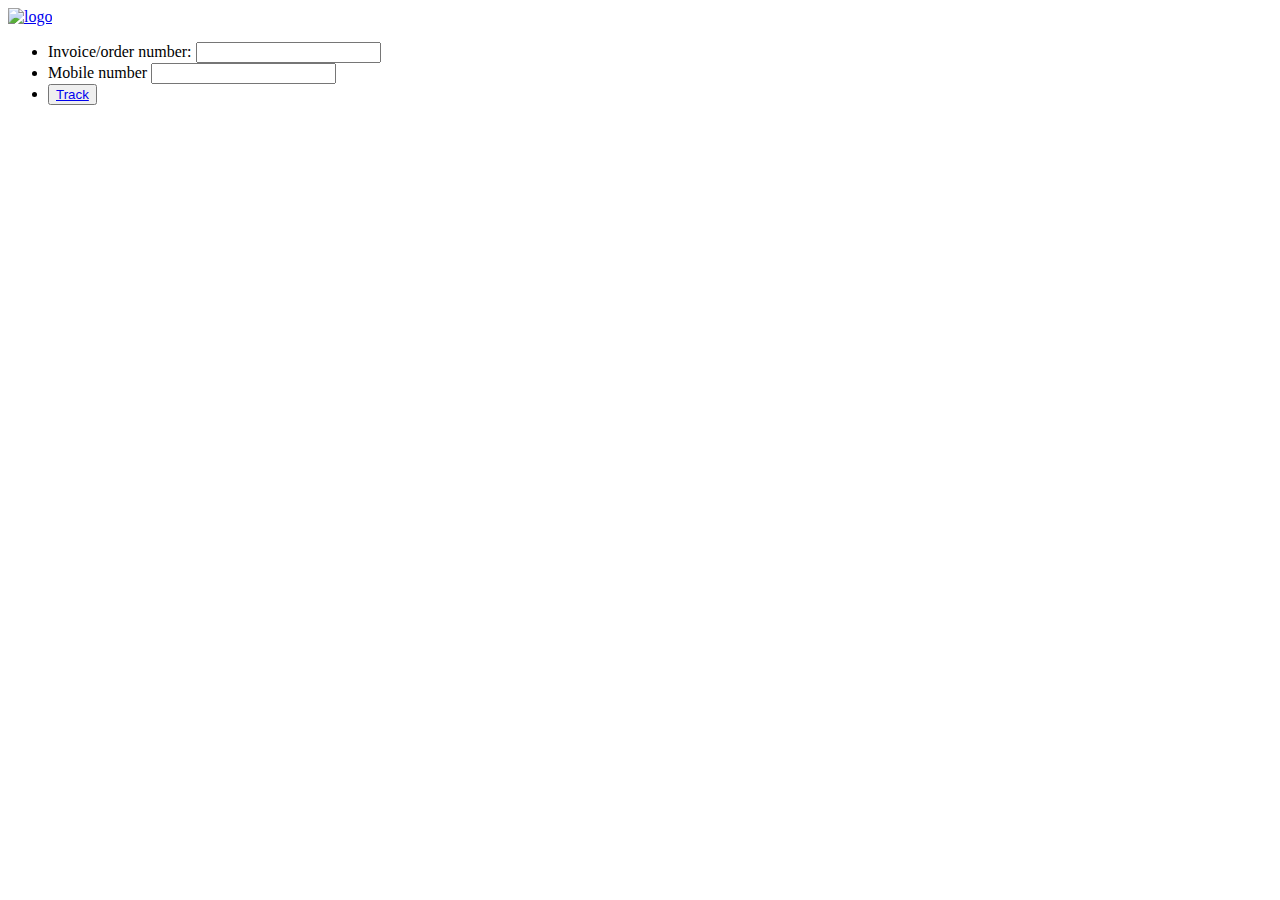
==== index.html @ 8404e537 "index file created" ====
<!DOCTYPE html>
<html lang="en">
  <head>
    <meta charset="UTF-8" />
    <meta http-equiv="X-UA-Compatible" content="IE=edge" />
    <meta name="viewport" content="width=device-width, initial-scale=1.0" />

    <link rel="stylesheet" href="style.css" />
    <title>Front Page</title>
  </head>

  <body>
    <div class="front-page-container">
      <div class="fp-logo">
        <a href="http://">
          <img src="/assets/Group 999@2x.png" alt="logo">
        </a>
      </div>
      <div class="fp-form">
        <form class="fp-form-flex" action="#">
          <ul class="fp-form-ul">
            <li class="fp-form-li">
              <label for="invoice">Invoice/order number:</label>
              <input type="text" name="invoice" class="invoice" />
            </li>
            <li class="fp-form-li">
              <label for="monile">Mobile number</label>
              <input type="text" name="mobile" />
            </li>
            <li class="fp-form-li">
              <button type="submit" class="fp-track green-btn">
                <a href="http://127.0.0.1:5500/order-history.html">Track</a>
              </button>
            </li>
          </ul>
          <div class="fp-bg-img"></div>
        </form>
      </div>
    </div>
  </body>
</html>
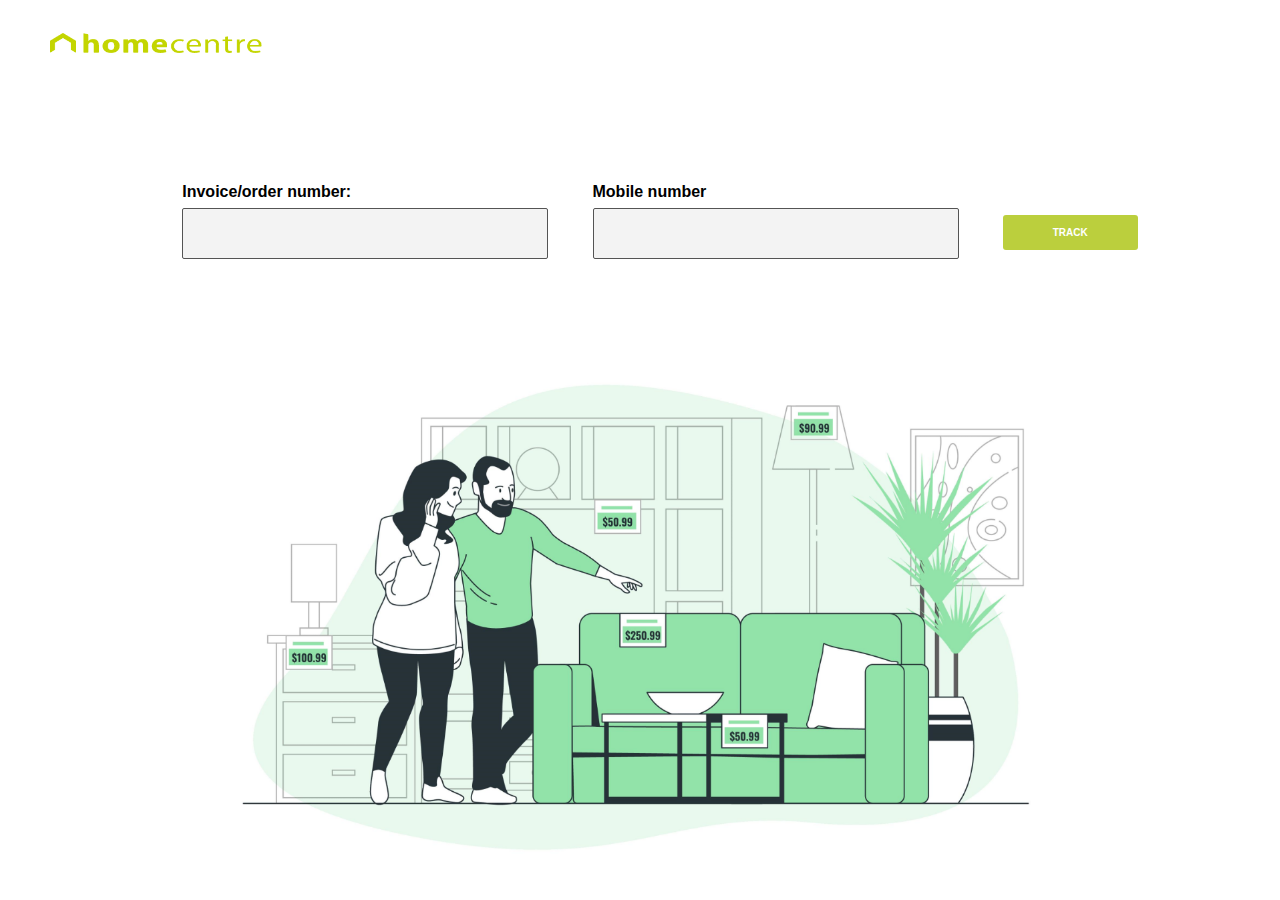
==== commit cf8b1f85: "Structured Version" ====
--- a/index.html
+++ b/index.html
@@ -5,32 +5,32 @@
     <meta http-equiv="X-UA-Compatible" content="IE=edge" />
     <meta name="viewport" content="width=device-width, initial-scale=1.0" />
 
-    <link rel="stylesheet" href="style.css" />
-    <title>Front Page</title>
+    <link rel="stylesheet" href="assets/css/style.css" />
+    <title>Index</title>
   </head>
 
   <body>
     <div class="front-page-container">
       <div class="fp-logo">
-        <a href="http://">
-          <img src="/assets/Group 999@2x.png" alt="logo">
+        <a href="index.html">
+          <img src="assets/images/Home_Centre.png" alt="logo" />
         </a>
       </div>
       <div class="fp-form">
-        <form class="fp-form-flex" action="#">
+        <form class="fp-form-flex">
           <ul class="fp-form-ul">
             <li class="fp-form-li">
               <label for="invoice">Invoice/order number:</label>
               <input type="text" name="invoice" class="invoice" />
             </li>
             <li class="fp-form-li">
-              <label for="monile">Mobile number</label>
+              <label for="mobile">Mobile number</label>
               <input type="text" name="mobile" />
             </li>
             <li class="fp-form-li">
-              <button type="submit" class="fp-track green-btn">
-                <a href="http://127.0.0.1:5500/order-history.html">Track</a>
-              </button>
+                <button type="submit" class="fp-track green-btn">
+                  <a href="order-history.html">Track</a>
+                </button>
             </li>
           </ul>
           <div class="fp-bg-img"></div>
--- a/assets/css/style.css
+++ b/assets/css/style.css
@@ -0,0 +1,1858 @@
+@import url("http://fonts.cdnfonts.com/css/sofia-pro");
+
+:root {
+  --background: #fbfbfb;
+  --white: #ffffff;
+  --unnamed-color-bbcf3d: #bbcf3d;
+  --progline-color-grey: #707070;
+  --progline-color-green: #bbcf3d;
+}
+
+html {
+  font-size: 100%;
+  font-family: "Sofia Pro", sans-serif;
+}
+
+* {
+  box-sizing: border-box;
+  list-style: none;
+  text-decoration: none;
+  color: black;
+}
+
+*,
+*::before,
+*::after {
+  box-sizing: inherit;
+}
+
+body {
+  overflow-x: hidden;
+  position: relative;
+  margin: 0;
+  padding: 0;
+  line-height: 1.3;
+  list-style: none;
+}
+
+/* Universal classes usesd accross the website */
+.cta-btn {
+  background-color: #bbcf3d;
+  border: none;
+  border-radius: 2px;
+  color: white;
+  font-weight: bold;
+  cursor: pointer;
+  letter-spacing: 1px;
+}
+
+.cta-btn:hover {
+  background-color: #cddb75;
+}
+
+.hide-for-desktop {
+  display: none;
+}
+
+/* Front - Page for Invoice & Mobile Number */
+.front-page-container {
+  height: 100vh;
+  overflow: hidden;
+  /* background-position: center;
+  background-size: cover;
+  background-repeat: no-repeat;
+  background-image: url("./fakeassets/interior.jpg"); */
+}
+
+.fp-logo {
+  padding: 10px 50px;
+  display: flex;
+  align-items: center;
+  height: 8vh;
+}
+
+.fp-logo img {
+  height: 20px;
+}
+
+.fp-bg-img {
+  background-position: center;
+  background-size: contain;
+  background-repeat: no-repeat;
+  background-image: url("/assets/images/5510740@2x.png");
+  height: 34rem;
+}
+
+.fp-form {
+  width: 100%;
+  margin: 0 auto;
+}
+
+.fp-form-ul {
+  display: flex;
+  flex-direction: row;
+  justify-content: space-evenly;
+  align-items: center;
+  height: 28vh;
+  margin: auto;
+  width: 85%;
+}
+
+.fp-form-li {
+  display: flex;
+  flex-direction: column;
+}
+
+.fp-form-li label {
+  font-weight: bold;
+  margin: 0.3125rem 0;
+}
+
+.fp-form-li input {
+  padding: 0.625rem;
+  border-radius: 2px;
+  border: 1px solid #545454;
+  font-size: 1.5625rem;
+  width: 100%;
+  background-color: #f3f3f3;
+}
+
+.fp-track {
+  padding: 12px 50px;
+  margin-top: 1.75rem;
+  font-size: 0.625rem;
+  background-color: var(--unnamed-color-bbcf3d);
+  border: none;
+  border-radius: 3px;
+  color: white;
+  font-weight: 600;
+  text-transform: uppercase;
+}
+
+.fp-track a {
+  color: white;
+}
+
+/*----- Top - Navigation ----- || Nav Bar  */
+nav {
+  display: flex;
+  justify-content: space-around;
+  align-items: center;
+  min-height: 8vh;
+}
+
+.logo {
+  flex: 1;
+  padding: 10px;
+}
+
+.logo img {
+  height: 1rem;
+  padding-top: 15px;
+}
+
+.nav-ul {
+  flex: 1;
+  display: flex;
+  justify-content: space-evenly;
+  width: 40%;
+  height: 8vh;
+  align-items: center;
+  margin: 0;
+}
+
+.navlinks {
+  margin-top: 1rem;
+  cursor: pointer;
+  overflow: hidden;
+}
+
+.nav-ul a {
+  font-weight: bold;
+  font-size: 0.875rem;
+  letter-spacing: 1px;
+}
+
+.nav-underline {
+  background: var(--unnamed-color-bbcf3d) 0% 0% no-repeat padding-box;
+  background: #bbcf3d 0% 0% no-repeat padding-box;
+  height: 1vh;
+  margin-top: 0.125rem;
+  opacity: 0;
+  transition: 300ms all ease-in;
+}
+
+.nav-ul li:hover > .nav-underline {
+  opacity: 1;
+}
+
+.need-help {
+  position: relative;
+}
+
+.link-subnav {
+  position: relative;
+}
+
+.sub-nav {
+  position: absolute;
+  right: 0%;
+  left: 1%;
+  top: 55%;
+  padding: 5px;
+  border-radius: 5px;
+  display: flex;
+  flex-direction: column;
+  align-items: center;
+  justify-content: center;
+  transform: translateX(100%);
+  transition: transform 0.5s ease-in;
+}
+
+.subnav-view {
+  transform: translateX(0%);
+  top: 55%;
+  right: 0%;
+  left: 1%;
+}
+
+.sub-navitems {
+  cursor: pointer;
+  width: 4rem;
+  font: normal normal bold 0.75rem/1.375rem Sofia Pro;
+  padding: 2px 15px;
+  box-shadow: 0px 0px 18px #00000015;
+  margin: 1px 0;
+  background-color: white;
+  text-align: center;
+  opacity: 0;
+}
+
+.sub-navitems:hover {
+  background-color: #cddb75;
+}
+
+.nav-hr {
+  width: 100%;
+  height: 0;
+  border-top: 1px solid rgba(0, 0, 0, 0.1);
+  border-bottom: 1px solid rgba(255, 255, 255, 0.3);
+}
+
+/* Hamburger css */
+.hamburger {
+  display: none;
+}
+
+.hamburger li {
+  display: block;
+  border: 1px solid #c3d500;
+  width: 26px;
+  height: 2px;
+  background-color: white;
+  margin: 0.25rem;
+  transition: all 0.4s ease;
+}
+
+@media only screen and (max-width: 900px) {
+  /*----- Top - Navigation ----- || Nav Bar  */
+  .nav-ul {
+    flex: 1.4;
+  }
+}
+
+/* nav animation for mobile */
+@keyframes navFade {
+  from {
+    opacity: 0;
+    transform: translateX(120px);
+  }
+  to {
+    opacity: 1;
+    transform: translateX(0px);
+  }
+}
+
+.toggle .line1 {
+  transform: rotate(-45deg) translate(-8px, 4px);
+}
+
+.toggle .line2 {
+  opacity: 0;
+}
+
+.toggle .line3 {
+  transform: rotate(45deg) translate(-8px, -5px);
+}
+
+/* These styles upto media view port 768 where tested for 768 i-pad  */
+/* First Page after Track button is pressed */
+.ord-container {
+  display: flex;
+  width: auto;
+  justify-content: space-around;
+  flex-direction: row;
+  padding: 0.9375rem;
+  height: 88vh;
+}
+
+.ord-rows {
+  display: flex;
+  flex-direction: column;
+}
+
+.ord-rows.ord-row1 {
+  width: 45%;
+  margin-right: 2.1875rem;
+}
+
+.ord-rows.ord-row2 {
+  width: 48%;
+  margin-right: 0.625rem;
+  justify-content: flex-start;
+}
+
+li.ord-details {
+  box-shadow: 0px 0px 18px #00000015;
+  padding: 0.625rem 0;
+  border-radius: 10px;
+  margin-top: 0.9375rem;
+  width: 90%;
+  padding-left: 0.9375rem;
+}
+
+.ord-details:hover {
+  box-shadow: 3px 3px 20px #bbcf3d;
+}
+
+ul.ord-lists {
+  display: flex;
+  flex-direction: column;
+  justify-content: flex-start;
+  height: 85vh;
+  padding-left: 0.625rem;
+  overflow-y: scroll;
+  margin-top: 2.9375rem;
+  padding-right: 0.3125rem;
+}
+
+ul.ord-lists::-webkit-scrollbar {
+  width: 5px;
+  height: 8px;
+  background-color: rgb(255, 255, 255);
+  border: 1px solid #707070;
+}
+
+ul.ord-lists::-webkit-scrollbar-track {
+  box-shadow: inset 0 0 6px rgba(255, 255, 255, 0.3);
+}
+
+ul.ord-lists::-webkit-scrollbar-thumb {
+  border: 1px solid #707070;
+  background-color: #707070;
+}
+
+.ord-title {
+  text-align: center;
+  position: fixed;
+  width: 45%;
+  padding-top: 0.625rem;
+  padding-bottom: 0.625rem;
+  font-weight: bold;
+  background-color: white;
+}
+
+.ord-cus-container {
+  box-shadow: rgb(100 100 111 / 20%) 0px 0px 8px 2px;
+  padding: 0.9375rem 0.8125rem;
+  background-color: white;
+  border-radius: 5px;
+  margin: 0.9375rem 0;
+  margin-top: 0;
+}
+
+.ord-cus-title {
+  text-align: center;
+  font-weight: bold;
+}
+
+ul.ord-cus-ul {
+  padding-left: 0;
+}
+
+li.ord-details p {
+  font: normal normal normal 0.8125rem Helvetica;
+}
+
+ul.ord-cus-ul li p {
+  font: normal normal normal 0.8125rem Helvetica;
+  line-height: 1.25rem;
+}
+
+ul.ord-filter-items {
+  display: flex;
+  justify-content: space-between;
+  border: 1px solid #cacaca;
+  align-items: center;
+  box-shadow: rgb(100 100 111 / 20%) 0px 0px 8px 2px;
+  padding: 0rem 0.3125rem;
+  background-color: #bbcf3d;
+  margin: 0;
+}
+
+ul.ord-filter-items li p {
+  font-size: 0.6875rem;
+  font-weight: 500;
+  color: black;
+  margin-bottom: 0.75rem;
+}
+
+li.ord-fil-title img {
+  display: none;
+}
+
+ul.ord-filter-items li label {
+  font-size: 0.6875rem;
+  font-weight: 500;
+}
+
+ul.ord-filter-items li select {
+  border-radius: 5px;
+  padding: 5px 0px;
+  color: #b3b3b3;
+  font-size: 10px;
+  font-weight: 600;
+  font-family: "Sofia Pro";
+  width: 90px;
+}
+
+li.ord-details p {
+  margin: 10px 0;
+  font-size: 0.8125rem;
+  font-weight: 500;
+  line-height: 1.25rem;
+}
+/* Delivery, Return, Complaint Page ---- Order Detalis & Customer Information  */
+.dl-item1-container {
+  display: none;
+}
+
+.dl-container {
+  width: auto;
+  height: 80vh;
+  grid-gap: 0.625rem;
+  padding: 1.625rem 2rem;
+  margin: auto auto;
+  display: grid;
+}
+
+.dl-btn-three {
+  padding: 11px 5px;
+  font-size: 0.4375rem;
+  font-weight: bold;
+  letter-spacing: 1px;
+}
+
+.dl-item-title {
+  letter-spacing: 1px;
+  text-align: center;
+  font: normal normal bold 1.125rem/1.5rem Sofia Pro;
+  margin-top: 0.625rem;
+}
+
+.dl-item {
+  padding: 1.25rem 1.25rem 0rem 1.25rem;
+  background-color: white;
+  border-radius: 10px;
+}
+
+.dl-item:hover {
+  box-shadow: 0px 1px 10px #bbcf3d;
+}
+
+.dl-item-ul {
+  padding-left: 0.9375rem;
+}
+
+.dl-item-ul li p {
+  text-align: left;
+  font: normal normal normal 1.1rem/1.5rem Helvetica;
+  font-weight: 500;
+  font-size: 14px;
+}
+
+.dl-btn-container {
+  height: 14%;
+  display: flex;
+  justify-content: space-evenly;
+  align-items: center;
+  width: 100%;
+  margin: 0px auto;
+  padding-left: 0;
+}
+
+.item1 {
+  grid-column: 1;
+  grid-row: 1;
+  box-shadow: 0px 3px 20px #2e476517;
+  display: flex;
+  flex-direction: column;
+  justify-content: space-between;
+}
+
+.item2 {
+  grid-column: 2 / span 3;
+  grid-row: 1;
+  box-shadow: 0px 0px 18px #00000015;
+}
+
+.item3 {
+  grid-column: 1 / span 4;
+  grid-row: 3;
+  display: flex;
+  flex-direction: row;
+  justify-content: start;
+  align-items: center;
+}
+
+.dl-item-tray {
+  display: flex;
+  flex-direction: column;
+  background-color: white;
+  border-radius: 5px;
+  overflow-x: hidden;
+  overflow-y: scroll;
+  height: 14.125rem;
+  padding: 0.5rem 1.025rem 0.5rem 0.5rem;
+  align-items: center;
+  scrollbar-width: thin;
+  scrollbar-color: #cddb75 #fff;
+}
+
+.dl-item-tray::-webkit-scrollbar {
+  width: 5px;
+  height: 8px;
+  background-color: rgb(255, 255, 255);
+  border: 1px solid #707070;
+}
+
+.dl-item-tray::-webkit-scrollbar-track {
+  box-shadow: inset 0 0 6px rgba(255, 255, 255, 0.3);
+}
+
+.dl-item-tray::-webkit-scrollbar-thumb {
+  border: 1px solid #707070;
+  background-color: #bbcf3d;
+}
+
+.dl-trayitems {
+  display: flex;
+  align-items: center;
+  height: 245px;
+  margin-bottom: 10px;
+  border-radius: 19px;
+  width: 100%;
+  padding-top: 14px;
+  padding-bottom: 14px;
+  box-shadow: rgba(100, 100, 111, 0.2) 0px 0px 8px 2px;
+}
+
+.dl-trayitems:hover {
+  box-shadow: 3px 3px 20px #bbcf3d;
+}
+
+.dl-tray-img {
+  /* border: 1px solid rgb(179 179 179); */
+  border-radius: initial;
+  opacity: 1;
+  height: 11.5rem;
+  width: 20.5rem;
+  margin-left: 3.4375rem;
+}
+
+.dl-tray-img-1 {
+  background: transparent url("/assets/images/1.png") 0% 0% no-repeat
+    padding-box;
+    background-position: center;
+    background-size: contain;
+}
+
+.dl-tray-img-2 {
+  background: transparent url("/assets/images/2.png") 0% 0% no-repeat
+    padding-box;
+    background-position: center;
+    background-size: contain;
+}
+
+.dl-tray-img-3 {
+  background: transparent url("/assets/images/3.png") 0% 0% no-repeat
+    padding-box;
+    background-position: center;
+    background-size: contain;
+}
+
+.dl-tray-flex {
+  height: 75%;
+  width: 95%;
+  display: flex;
+  flex-direction: column;
+  flex-wrap: wrap;
+}
+
+.dl-tray-flex li p {
+  margin: 10px 0;
+  font: normal normal normal 1.1rem/1.3125rem Helvetica;
+}
+
+.dl-tray-col {
+  width: 60%;
+  display: flex;
+  height: 200px;
+  flex-direction: column;
+}
+
+.view-btn {
+  display: flex;
+  justify-content: center;
+  align-items: center;
+  width: 70%;
+}
+
+.view-btn button {
+  padding: 5px 12px;
+  font-size: 0.6875rem;
+}
+
+.home-btn {
+  display: flex;
+  justify-content: flex-end;
+  align-items: center;
+  height: 6vh;
+  padding: 0 15px;
+}
+
+.home-btn button {
+  padding: 15px 25px;
+  font-size: 10px;
+}
+
+/* Styles for viewdetails.html page where the shipment progress bar is located */
+.sh-column-container {
+  overflow: hidden;
+}
+
+.sh-container {
+  display: flex;
+  flex-direction: row;
+  justify-content: space-evenly;
+  margin: 1.375rem 1.5625rem;
+  height: 75vh;
+}
+
+.sh-col1 {
+  box-shadow: rgb(100 100 111 / 20%) 0px 0px 8px 2px;
+  width: auto;
+  border-radius: 15px;
+  width: 75%;
+  display: flex;
+  position: relative;
+  flex-direction: column;
+}
+
+.sh-col1-X {
+  position: absolute;
+  right: -2px;
+  top: -2px;
+  border-radius: 50%;
+  margin: 0;
+}
+
+.sh-col1-X img {
+  height: 1.875rem;
+}
+
+.sh-item-img {
+  background: transparent url("/assets/images/asset-1.png") 0% 0% no-repeat
+    padding-box;
+  border: 1px solid rgb(179 179 179);
+  border-radius: 10px;
+  background-position: center;
+  background-size: cover;
+  background-repeat: no-repeat;
+  height: 10.5rem;
+  width: 15.5rem;
+  margin-top: 2.1875rem;
+  margin-left: 1.25rem;
+}
+
+.sh-item-details {
+  display: flex;
+  align-items: center;
+  margin: 0;
+  flex-direction: row;
+  justify-content: flex-start;
+  height: 11rem;
+}
+
+ul.sh-item-text {
+  width: 50%;
+  padding-left: 0.9375rem;
+  margin: 0;
+  margin-top: 0.9375rem;
+}
+
+p.sh-item-text-li-p {
+  font-size: 13px;
+  font-weight: 400;
+}
+
+.sh-ship-date {
+  justify-content: center;
+  width: 100%;
+  padding: 0;
+  align-items: center;
+  display: flex;
+  flex-direction: row;
+  margin-top: 2.1875rem;
+  margin-bottom: 1.5625rem;
+}
+
+.sh-ship-icon {
+  background: transparent url("/assets/images/delivery-truck.png") 0% 0% no-repeat
+    padding-box;
+  background-position: center;
+  background-size: cover;
+  background-repeat: no-repeat;
+  height: 3rem;
+  width: 3rem;
+}
+
+span.sh-ship-date-text {
+  margin-left: 0.9375rem;
+}
+
+.sh-col2 {
+  margin-left: 0.9375rem;
+  width: 40%;
+}
+
+.sh-col2-cta1 {
+  display: flex;
+  justify-content: space-between;
+  width: 100%;
+}
+
+.sh-ord-details {
+  margin-top: 0.625rem;
+  border-radius: 15px;
+  box-shadow: rgb(100 100 111 / 20%) 0px 0px 8px 2px;
+  padding: 0.625rem;
+  padding-bottom: 0.3125rem;
+}
+
+.sh-ord-title {
+  text-align: center;
+  font-size: 14px;
+  font-weight: 700;
+}
+
+ul.sh-ord-ul {
+  padding-left: 0;
+  font-size: 13px;
+  font-weight: 400;
+}
+
+.sh-cus-info {
+  margin-top: 0.625rem;
+  box-shadow: rgb(100 100 111 / 20%) 0px 0px 8px 2px;
+  padding: 0.625rem;
+  border-radius: 15px;
+  margin-bottom: 0.625rem;
+  padding-bottom: 1px;
+}
+
+ul.sh-cus-ul {
+  padding-left: 0;
+  font-size: 13px;
+  font-weight: 400;
+}
+
+.sh-cus-title {
+  text-align: center;
+  font-size: 14px;
+  font-weight: bold;
+}
+
+.sh-col2-cta2 {
+  display: flex;
+  justify-content: center;
+}
+
+.sh-btm-cta-container {
+  display: flex;
+  flex-direction: row;
+  justify-content: space-between;
+  width: auto;
+  padding: 0 1.5625rem;
+  padding-bottom: 0;
+}
+
+.sh-btm-lft-cta {
+  display: flex;
+  justify-content: center;
+  width: 70%;
+}
+
+.sh-btm-rgt-cta {
+  width: 40%;
+}
+
+.sh-btm-lft-cta button {
+  margin: 0 15px;
+}
+
+.sh-btm-cta {
+  padding: 0.625rem 0.3125rem;
+  font-size: 0.4375rem;
+}
+
+.sh-track-home {
+  width: fit-content;
+  float: right;
+  letter-spacing: 1px;
+}
+
+/* progress bar  */
+/* .progressbar-container {
+  width: 100%;
+  position: relative;
+  height: 8vh;
+}
+
+.progressbar-line {
+  background-color: var(--progline-color-grey);
+  position: absolute;
+  left: 5%;
+  height: 4px;
+  top: 22%;
+  width: 90%;
+  z-index: -1;
+  transition: 0.4s ease;
+}
+
+.progressbar-items {
+  display: flex;
+  flex-direction: row;
+  justify-content: space-between;
+  padding-left: 0;
+  counter-reset: step;
+}
+
+.progressbar-items li {
+  display: flex;
+  flex-direction: column;
+  align-items: center;
+  font-weight: 400;
+  font-size: 12px;
+  width: 16%;
+  text-align: center;
+}
+
+.prog-circle {
+  width: 30px;
+  height: 30px;
+  background-color: #bebcbc;
+  border: 1px solid #8c8c8c;
+  border-radius: 50%;
+  display: flex;
+  justify-content: center;
+  align-items: center;
+}
+
+.prog-dot-in-circle {
+  height: 6px;
+  width: 6px;
+  background-color: white;
+  border-radius: 50%;
+  border: 1px solid #8c8c8c;
+} */
+
+/* New Progress Bar & Above is the old Progress bar*/
+/* Animations For ProgressBar on viewdetails.html page*/
+@-webkit-keyframes bounce {
+  0% {
+    -webkit-transform: scale(1);
+    transform: scale(1);
+  }
+  33% {
+    -webkit-transform: scale(0.9);
+    transform: scale(0.9);
+  }
+  66% {
+    -webkit-transform: scale(1.1);
+    transform: scale(1.1);
+  }
+  100% {
+    -webkit-transform: scale(1);
+    transform: scale(1);
+  }
+}
+@keyframes bounce {
+  0% {
+    -webkit-transform: scale(1);
+    transform: scale(1);
+  }
+  33% {
+    -webkit-transform: scale(0.9);
+    transform: scale(0.9);
+  }
+  66% {
+    -webkit-transform: scale(1.1);
+    transform: scale(1.1);
+  }
+  100% {
+    -webkit-transform: scale(1);
+    transform: scale(1);
+  }
+}
+
+/* ProgressBar Component Styles - Steps */
+.steps {
+  display: -webkit-box;
+  display: -ms-flexbox;
+  display: flex;
+  width: 100%;
+  margin: 0;
+  padding: 0 0 2rem 0;
+  margin-top: 2.5rem;
+  list-style: none;
+}
+
+.step {
+  display: -webkit-box;
+  display: -ms-flexbox;
+  display: flex;
+  -webkit-box-align: center;
+  -ms-flex-align: center;
+  align-items: center;
+  -webkit-box-pack: center;
+  -ms-flex-pack: center;
+  justify-content: center;
+  -webkit-box-orient: vertical;
+  -webkit-box-direction: normal;
+  -ms-flex-direction: column;
+  flex-direction: column;
+  -webkit-box-flex: 1;
+  -ms-flex: 1;
+  flex: 1;
+  position: relative;
+  pointer-events: none;
+}
+
+.step--active,
+.step--complete {
+  cursor: pointer;
+  pointer-events: all;
+}
+
+.step:not(:last-child):before,
+.step:not(:last-child):after {
+  display: block;
+  position: absolute;
+  top: 50%;
+  left: 50%;
+  height: 0.25rem;
+  content: "";
+  -webkit-transform: translateY(-50%);
+  transform: translateY(-50%);
+  will-change: width;
+  z-index: -1;
+}
+
+.step:before {
+  width: 100%;
+  background-color: var(--progline-color-grey);
+}
+
+.step:after {
+  width: 0;
+  background-color: var(--progline-color-green);
+}
+
+.step--complete:after {
+  width: 100% !important;
+  opacity: 1;
+  -webkit-transition: width 0.6s ease-in-out, opacity 0.6s ease-in-out;
+  transition: width 0.6s ease-in-out, opacity 0.6s ease-in-out;
+}
+
+.step__icon {
+  width: 30px;
+  height: 30px;
+  background-color: #bebcbc;
+  border: 1px solid #8c8c8c;
+  border-radius: 50%;
+  display: flex;
+  justify-content: center;
+  align-items: center;
+}
+
+.step__icon:before {
+  display: block;
+  content: "";
+  height: 6px;
+  width: 6px;
+  background-color: white;
+  border-radius: 50%;
+  border: 1px solid #8c8c8c;
+}
+
+.step--complete.step--active .step__icon {
+  color: #fff;
+  -webkit-transition: background-color 0.3s ease-in-out,
+    border-color 0.3s ease-in-out, color 0.3s ease-in-out;
+  transition: background-color 0.3s ease-in-out, border-color 0.3s ease-in-out,
+    color 0.3s ease-in-out;
+}
+
+.step--incomplete.step--active .step__icon {
+  border: 2px solid var(--progline-color-green);
+  -webkit-transition-delay: 0.5s;
+  transition-delay: 0.5s;
+}
+
+.step--complete .step__icon {
+  -webkit-animation: bounce 0.5s ease-in-out;
+  animation: bounce 0.5s ease-in-out;
+  content: url("/fakeassets/check.png");
+  background-color: var(--progline-color-green);
+  border-color: var(--progline-color-green);
+  color: #fff;
+}
+
+.step__label {
+  position: absolute;
+  bottom: -2rem;
+  left: 50%;
+  margin-top: 1rem;
+  font-size: 0.8rem;
+  -webkit-transform: translateX(-50%);
+  transform: translateX(-50%);
+}
+
+/* .step--incomplete.step--inactive .step__label {
+  color: #e6e7e8;
+}
+
+.step--incomplete.step--active .step__label {
+  color: #fff;
+} */
+
+.step--active .step__label {
+  -webkit-transition: color 0.3s ease-in-out;
+  transition: color 0.3s ease-in-out;
+  -webkit-transition-delay: 0.5s;
+  transition-delay: 0.5s;
+}
+/*# sourceMappingURL=viewdwtails.css.map */
+
+/* .progressbar-items li:after {
+  content: "";
+  position: absolute;
+  height: 3px;
+  background-color: #707070;
+  width: 100%;
+  left: -50%;
+  top: 15px;
+  z-index: -1;
+}
+
+.progressbar-items li:first-child:after {
+  content: none;
+}
+
+.progressbar-items li.complete {
+  border-color: green;
+}
+
+.progressbar-items li.complete + li:after {
+  background-color: #3bb54a;
+}
+
+.progressbar-items li.complete > span {
+  content: url("/fakeassets/check.png");
+  height: 2rem;
+  background-color: #3bb54a;
+  border: none;
+}
+
+.progressbar-items li.ongoing > span {
+  content: url("/fakeassets/buffering.png");
+  height: 3rem;
+  width: 3rem;
+  background-color: #3bb54a;
+  position: sticky;
+  border: none;
+} */
+
+/* styles for 728px ipad end here */
+/* @media only screen and (max-width: 768px) {
+ 
+} */
+
+/* --- XXXXXXXXXXXXXXXXXXXXXXX Desktop Styles XXXXXXXXXXXXXXXXXXXXXXX --- XXXXXXXXXXXXXXXXXXXXX*/
+@media only screen and (min-width: 64em) {
+  /* Flow 1 - 1 - styles for - order-history.html  */
+  .ord-title {
+    font-size: 1.125rem;
+    font-weight: bold;
+    padding-bottom: 0.625rem;
+    font-family: "Sofia Pro";
+    padding-top: 0;
+  }
+
+  .ord-cus-title {
+    font-weight: 500;
+    font-size: 1.0625rem;
+  }
+
+  .ord-rows.ord-row2 {
+    width: 45%;
+  }
+
+  ul.ord-lists {
+    margin-top: 2.1875rem;
+  }
+
+  .ord-rows.ord-row1 {
+    width: 50%;
+  }
+
+  li.ord-details {
+    padding: 1.25rem 0;
+    padding-left: 1.5625rem;
+    border-radius: 15px;
+  }
+
+  li.ord-details p {
+    margin-bottom: 0;
+    line-height: 1.5625rem;
+    font-size: 1rem;
+  }
+}
+
+/* --- XXXXXXXXXXXXXXXXXXXXXXX Mobile Styles XXXXXXXXXXXXXXXXXXXXXXX --- XXXXXXXXXXXXXXXXXXXXX*/
+/* --- XXXXXXXXXX Nav Bar For Mobile XXXXXXXXXX --- XXXXXXXXXXXXXXXXXXXXXXXXXXXXXXXXXXXXXXXXXX*/
+/* 20em is 320px & 37.5em is 600px*/
+@media only screen and (min-width: 20em) and (max-width: 37.5em) {
+  body {
+    overflow: hidden;
+  }
+
+  /* Front Page styles for mobile */
+  .fp-form-li label {
+    font-size: 0.75rem;
+  }
+
+  .fp-form-flex {
+    height: 90vh;
+    display: flex;
+    flex-direction: column;
+  }
+
+  .fp-logo {
+    padding: 0px 10px;
+  }
+
+  .fp-logo img {
+    height: 12px;
+  }
+
+  .fp-form-ul {
+    flex-direction: column;
+    height: 20rem;
+    justify-content: space-evenly;
+    padding: 0;
+    margin: auto;
+    margin-top: 20px;
+    align-items: center;
+  }
+
+  .fp-bg-img {
+    background-position: bottom;
+    background-size: cover;
+    background-repeat: no-repeat;
+    width: 100%;
+    transform: translateY(15px);
+    height: 30rem;
+  }
+
+  .fp-form-li input {
+    padding: 0.375rem 0.3125rem;
+    width: 95%;
+    font-size: 1.125rem;
+  }
+
+  button.fp-track.green-btn {
+    padding: 0.375rem 0;
+  }
+
+  li.fp-form-li a {
+    padding: 0.375rem 2.5rem;
+  }
+
+  /* styles for navigation for 320px mobile */
+  .logo img {
+    height: 0.875rem;
+    margin-top: 5px;
+    padding: 0;
+  }
+  nav {
+    background-color: white;
+    overflow-x: hidden;
+    width: 100%;
+    overflow: hidden;
+    position: fixed;
+    z-index: 999;
+    height: 8vh;
+  }
+
+  .nav-hr {
+    display: none;
+  }
+
+  .nav-ul li:hover > .nav-underline {
+    opacity: 0;
+  }
+
+  .body {
+    overflow-x: hidden;
+  }
+
+  .sub-nav {
+    opacity: 0;
+  }
+
+  .nav-ul {
+    position: fixed;
+    padding: 2px;
+    top: 8vh;
+    background-color: white;
+    height: 28vh;
+    right: 0px;
+    flex-direction: column;
+    align-items: center;
+    justify-content: center;
+    transform: translateX(120%);
+    transition: transform 0.5s ease-in;
+  }
+
+  .navlinks {
+    opacity: 0;
+    cursor: pointer;
+    width: 6rem;
+    font: normal normal bold 0.75rem/1.375rem Sofia Pro;
+    padding: 0 15px;
+    padding-top: 8px;
+    box-shadow: 0px 0px 18px #00000015;
+    margin: 1px 0;
+    background-color: white;
+    text-align: center;
+  }
+
+  .hamburger {
+    display: block;
+    flex: 0.2;
+    cursor: pointer;
+  }
+
+  .nav-view {
+    transform: translateX(0%);
+  }
+
+  .hamburger li {
+    width: 20px;
+    margin: 3px;
+  }
+
+  .toggle .line1 {
+    transform: rotate(-45deg) translate(-5px, 2px);
+  }
+
+  /* styles for order-history.html for 320px mobile starts here */
+  .ord-container {
+    flex-direction: column-reverse;
+    height: 100vh;
+    width: 100%;
+    display: flex;
+    overflow: hidden;
+    position: relative;
+    padding: 0;
+  }
+
+  .ord-rows.ord-row2 {
+    top: 9%;
+    position: fixed;
+    flex-direction: column-reverse;
+  }
+
+  ul.ord-lists {
+    width: 95%;
+    position: absolute;
+    overflow-y: scroll;
+    margin-top: 0.9375rem;
+    top: 48%;
+    height: 47vh;
+    padding-left: 0.625rem;
+    padding-right: 0.625rem;
+    padding-bottom: 0.9375rem;
+  }
+
+  .ord-rows.ord-row1,
+  .ord-rows.ord-row2 {
+    width: 100%;
+    background-color: white;
+  }
+
+  .ord-filter {
+    width: 95%;
+    background-color: white;
+    margin: auto;
+  }
+
+  .ord-title {
+    width: 100%;
+    top: 46%;
+    font-weight: 700;
+    padding-bottom: 0.3125rem;
+    padding-top: 0.625rem;
+    font-size: 0.9375rem;
+    z-index: 1;
+  }
+
+  .ord-cus-container {
+    border-radius: 20px;
+    margin: 0.625rem;
+    margin-top: 0.9375rem;
+    padding: 0.625rem 0.625rem;
+    padding-bottom: 0px;
+    padding-top: 0.375rem;
+    margin-bottom: 1.5625rem;
+  }
+
+  ul.ord-cus-ul li p {
+    margin: 0;
+    margin-bottom: 0px;
+    font-size: 0.625rem;
+  }
+
+  li.ord-details {
+    box-shadow: rgb(100 100 111 / 20%) 0px 0px 8px 2px;
+    border-radius: 25px;
+    padding: 0.625rem 0.625rem;
+    border-radius: 0.9375rem;
+    padding-right: 1.25rem;
+  }
+
+  li.ord-fil-title p {
+    display: none;
+  }
+
+  li.ord-fil-title img {
+    display: -webkit-box;
+    height: 0.9375rem;
+    margin-left: 0px;
+  }
+
+  ul.ord-filter-items {
+    padding: 0.3125rem 0;
+    justify-content: space-around;
+    padding-left: 0.3125rem;
+    padding-right: 0.625rem;
+  }
+
+  select#type {
+    width: 70px;
+  }
+
+  ul.ord-filter-items li select {
+    font-weight: 500;
+    border: none;
+  }
+
+  select#timeperiod {
+    width: 88px;
+  }
+
+  ul.ord-filter-items li label {
+    font-size: 0.625rem;
+    font-weight: 500;
+  }
+
+  li.ord-filter-by {
+    margin-left: 14px;
+  }
+
+  .ord-cus-title {
+    font-size: 0.9375rem;
+    font-weight: 700;
+  }
+
+  p.dl-email {
+    margin-bottom: 0;
+  }
+
+  ul.ord-cus-ul {
+    margin-bottom: 10px;
+  }
+
+  li.ord-details p {
+    font-size: 0.625rem;
+    margin: 0;
+    margin-top: 0.125rem;
+    margin-bottom: 0.125rem;
+  }
+  /*order-history.html page For Mobile  */
+  /* styles for order-history.html for 320px mobile ends here */
+
+  /* Delivery Page For Mobile */
+  /*styles for --- Delivery / Return / Complaint - Page --- starts here*/
+  .dl-item1-container {
+    position: fixed;
+    top: 8vh;
+    background-color: white;
+    width: 100%;
+    z-index: 0;
+    display: block;
+  }
+
+  .dl-item-mob.item1-mob {
+    box-shadow: rgb(100 100 111 / 20%) 0px 0px 8px 2px;
+    border-radius: 18px;
+    padding: 0rem 0.25rem 0rem 0.25rem;
+    width: 90vw;
+    margin: 0 auto;
+    margin-top: 0.75rem;
+  }
+
+  .dl-item.item2 {
+    display: none;
+  }
+
+  .dl-item-tray.item3 {
+    overflow-y: scroll;
+    display: flex;
+    padding: 0;
+    height: 20.9375rem;
+    padding-top: 0.75rem;
+    z-index: 0;
+    flex-direction: column;
+    transform: translateY(13.75rem);
+  }
+
+  .dl-tray-col {
+    height: 195px;
+  }
+
+  .dl-item.item1 {
+    box-shadow: rgb(100 100 111 / 20%) 0px 0px 8px 2px;
+    border-radius: 18px;
+    padding: 0rem 0.25rem 0rem 0.25rem;
+    width: 93vw;
+    display: none;
+  }
+
+  .dl-trayitems {
+    z-index: 0;
+    width: 90vw;
+    padding-bottom: 5px;
+    height: 10.625rem;
+    padding-top: 0;
+    margin-bottom: 1.25rem;
+  }
+
+  .dl-container {
+    display: flex;
+    flex-direction: column;
+    padding-top: 0;
+    height: 100vh;
+    overflow: hidden;
+    padding: 0;
+  }
+
+  .dl-item-ul {
+    padding-left: 0.3125rem;
+    margin-bottom: 0.9375rem;
+    margin-top: 0.75rem;
+  }
+
+  .dl-item-ul li p {
+    font-size: 0.625rem;
+    line-height: 0.8125rem;
+  }
+
+  .dl-item {
+    padding: 0rem 1.25rem 0rem 1.25rem;
+  }
+
+  .dl-item-title {
+    padding-top: 0.325rem;
+    font-size: 0.9375rem;
+    letter-spacing: 0;
+    font-weight: 700;
+  }
+
+  .dl-btn-container {
+    width: 100%;
+    margin: 0;
+    height: auto;
+    align-items: center;
+    margin-top: 0.9375rem;
+    display: flex;
+    padding: 0 0px;
+    justify-content: space-evenly;
+  }
+
+  .dl-btn-three {
+    font-size: 6.8px;
+    font-weight: 700;
+    letter-spacing: 0px;
+    border-radius: 3px;
+    margin-bottom: 13px;
+    padding: 0.5rem 2px;
+    letter-spacing: 0;
+  }
+
+  .dl-tray-img {
+    border-radius: initial;
+    margin-left: 0.625rem;
+    margin-bottom: 1.5625rem;
+    width: 40%;
+  }
+
+  ul.dl-tray-flex {
+    padding-left: 7px;
+    margin-bottom: 0.3125rem;
+    margin-top: 1.875rem;
+    height: 60%;
+  }
+
+  .dl-tray-flex li p {
+    font-size: 0.625rem;
+    margin: 0;
+    line-height: 22px;
+  }
+
+  .view-btn {
+    width: 80%;
+    display: flex;
+    justify-content: center;
+    transform: translateX(-35%);
+    align-items: center;
+  }
+
+  .home-btn {
+    display: none;
+  }
+
+  .view-btn button {
+    font-size: 0.625rem;
+    font-weight: 700;
+    border-radius: 0;
+    padding: 0.3125rem -0.75rem;
+    letter-spacing: 0;
+    border-radius: 1px;
+  }
+  /* Delivery Page For Mobile */
+  /*styles for --- Delivery / Return / Complaint - Page --- ends here*/
+
+  /* viewdetails.html Page For Mobile */
+  /*styles for --- viewdetails.html & Progressbar or steps progress bar- Page --- starts here*/
+  .sh-ord-details {
+    display: none;
+  }
+
+  .sh-cus-info {
+    display: none;
+  }
+
+  .sh-col2-cta2 {
+    display: none;
+  }
+
+  .sh-btm-rgt-cta {
+    display: none;
+  }
+
+  .sh-container {
+    height: 93vh;
+    margin: 0px 10px 8px 10px;
+  }
+
+  .sh-col1 {
+    margin-top: 9vh;
+    width: 100%;
+    padding-top: 0.3125rem;
+  }
+
+  .sh-col1-X {
+    display: none;
+  }
+
+  .sh-item-details {
+    flex-direction: column;
+    height: 16.875rem;
+    justify-content: space-between;
+  }
+
+  .sh-col2 {
+    display: none;
+  }
+
+  .sh-item-img {
+    width: 14.0625rem;
+    height: 6.5625rem;
+    margin: 0;
+  }
+
+  ul.sh-item-text {
+    width: 100%;
+    padding-left: 1.25rem;
+    display: flex;
+    margin-top: 0;
+    flex-direction: column;
+    justify-content: space-between;
+    align-items: flex-start;
+  }
+
+  ul.sh-item-text li {
+    line-height: 0;
+  }
+
+  li.sh-item-title {
+    font-size: 14px;
+    height: 0;
+    margin-bottom: 15px;
+    font-weight: bold;
+  }
+
+  .sh-column-container {
+    height: 100vh;
+  }
+
+  p.sh-item-title-p {
+    font-weight: bold;
+    margin: 0;
+  }
+
+  p.sh-item-text-li-p {
+    font-size: 10px;
+    font-weight: 300;
+  }
+
+  .sh-ship-date {
+    margin: 0;
+    margin-top: 5px;
+  }
+
+  .sh-ship-icon {
+    height: 28px;
+    width: 28px;
+  }
+
+  .progressbar-container {
+    height: 40vh;
+  }
+
+  span.sh-ship-date-text {
+    font-size: 12px;
+    font-weight: 500;
+  }
+
+  .sh-btm-cta-container {
+    justify-content: space-evenly;
+    padding: 0 0.625rem;
+  }
+
+  .sh-btm-lft-cta {
+    width: 100%;
+    justify-content: space-between;
+  }
+
+  .sh-btm-lft-cta button {
+    margin: 0;
+  }
+
+  .sh-btm-lft-cta button {
+    font-size: 9px;
+    padding: 0.525rem 2px;
+    font-weight: 700;
+    letter-spacing: 0px;
+  }
+
+  .sh-track-ship button {
+    padding: 0.525rem 20px;
+  }
+
+  /* Vertical Progress bar -- styles for mobile */
+  ul.steps {
+    transform: rotate(90deg);
+    width: 60%;
+    position: relative;
+    margin-left: 0;
+    padding-bottom: 0;
+    z-index: 0;
+    margin-top: 80px;
+  }
+
+  .step__icon {
+    width: 18px;
+    height: 18px;
+  }
+
+  .step__label {
+    transform: rotate(-90deg);
+    width: 120px;
+    top: -220px;
+    left: 80px;
+    font-size: 0.625rem;
+    font-weight: 300;
+  }
+
+  .step--complete .step__icon {
+    content: url("/assets/images/icons8-double-tick-64.png");
+    padding: 3px;
+    height: 1rem;
+    width: 1rem;
+  }
+
+  .step__icon:before {
+    height: 4px;
+    width: 4px;
+  }
+
+  .hide-for-desktop {
+    display: block;
+  }
+
+  .customer-order-details button {
+    font-size: 0.5625rem;
+    padding: 0.525rem 0.625rem;
+    z-index: 2;
+    font-weight: 700;
+    letter-spacing: 0;
+  }
+
+  .customer-order-details {
+    display: flex;
+    justify-content: center;
+    margin-bottom: 5px;
+  }
+
+  /*Mobile Styles for pop-up after clicking .customer-order-details button starts here */
+  .pop-up-bg-mask {
+    position: absolute;
+    background: rgba(0, 0, 0, 0.3);
+    width: 100%;
+    height: 100vh;
+    z-index: 1;
+    display: none;
+  }
+
+  .sh-col1 {
+    z-index: 0;
+  }
+
+  .sh-col2 {
+    display: none;
+    position: absolute;
+    width: 90%;
+    padding: 2px 6px;
+    background-color: white;
+    z-index: 2;
+    box-shadow: rgb(100 100 111 / 20%) 0px 0px 8px 2px;
+    margin: 0 auto;
+    top: 15%;
+    border-radius: 15px;
+  }
+
+  .sh-col2-X img {
+    height: 24px;
+    padding: 2px 8px;
+    border-radius: 100%;
+    background-color: #bbcf3d;
+  }
+
+  .sh-col2-X.hide-for-desktop {
+    position: absolute;
+    top: -28px;
+    right: 0;
+  }
+
+  .sh-ord-details {
+    display: none;
+  }
+
+  .sh-cus-info {
+    display: none;
+    margin-bottom: 0.5rem;
+    margin-top: 0.9375rem;
+  }
+
+  .sh-col2-cta2 {
+    display: none;
+    justify-content: center;
+    align-items: center;
+    height: 7vh;
+  }
+
+  .sh-btm-cta-container {
+    z-index: -1;
+  }
+
+  .sh-dl-btn-three {
+    margin-bottom: 0;
+    padding: 0.625rem 0.8125rem;
+    font-size: 9px;
+    letter-spacing: 0;
+  }
+
+  .sh-col2-cta1 {
+    display: none;
+    height: 10vh;
+    justify-content: space-between;
+    align-items: center;
+    margin-bottom: 0.125rem;
+  }
+
+  .sh-ord-details {
+    margin: 0;
+    margin-top: 10px;
+  }
+
+  .sh-ord-title {
+    font-size: 0.875rem;
+  }
+
+  ul.sh-ord-ul {
+    font-size: 0.625rem;
+    font-weight: 300;
+    margin: 18px 0;
+    line-height: 15px;
+  }
+
+  ul.sh-cus-ul {
+    font-size: 0.625rem;
+    font-weight: 300;
+    margin: 18px 0;
+    line-height: 16px;
+  }
+
+  .sh-cus-title {
+    font-size: 14px;
+  }
+  /* Mobile Styles for pop-up after clicking .customer-order-details button starts here */
+
+  /* viewdetails.html Page For Mobile */
+  /*styles for --- viewdetails.html & Progressbar or steps progress bar- Page --- Ends here*/
+}
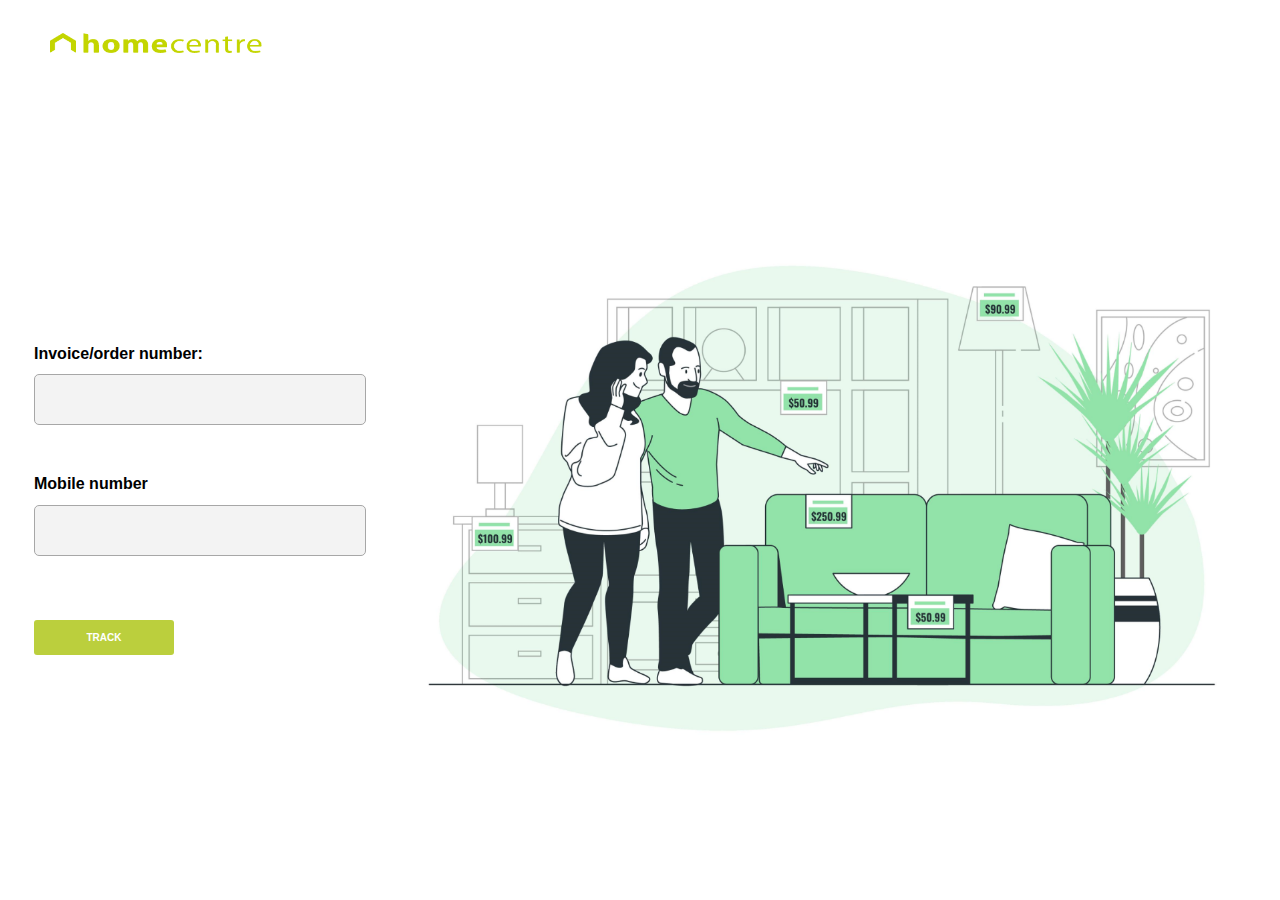
==== commit 2b748958: "Desktop sizes" ====
--- a/index.html
+++ b/index.html
@@ -27,10 +27,10 @@
               <label for="mobile">Mobile number</label>
               <input type="text" name="mobile" />
             </li>
-            <li class="fp-form-li">
-                <button type="submit" class="fp-track green-btn">
-                  <a href="order-history.html">Track</a>
-                </button>
+            <li class=" fp-form-li-btn">
+              <a href="order-history.html">
+                <button type="submit" class="fp-track green-btn">Track</button>
+              </a>
             </li>
           </ul>
           <div class="fp-bg-img"></div>
--- a/assets/css/style.css
+++ b/assets/css/style.css
@@ -79,7 +79,7 @@
   background-position: center;
   background-size: contain;
   background-repeat: no-repeat;
-  background-image: url("/assets/images/5510740@2x.png");
+  background-image: url("../images/5510740@2x.png");
   height: 34rem;
 }
 
@@ -106,6 +106,7 @@
 .fp-form-li label {
   font-weight: bold;
   margin: 0.3125rem 0;
+  margin-bottom: 0.625rem;
 }
 
 .fp-form-li input {
@@ -125,6 +126,7 @@
   border: none;
   border-radius: 3px;
   color: white;
+  width: 2.5rem;
   font-weight: 600;
   text-transform: uppercase;
 }
@@ -571,24 +573,21 @@
 }
 
 .dl-tray-img-1 {
-  background: transparent url("/assets/images/1.png") 0% 0% no-repeat
-    padding-box;
-    background-position: center;
-    background-size: contain;
+  background: transparent url("../images/1.png") 0% 0% no-repeat padding-box;
+  background-position: center;
+  background-size: contain;
 }
 
 .dl-tray-img-2 {
-  background: transparent url("/assets/images/2.png") 0% 0% no-repeat
-    padding-box;
-    background-position: center;
-    background-size: contain;
+  background: transparent url("../images/2.png") 0% 0% no-repeat padding-box;
+  background-position: center;
+  background-size: contain;
 }
 
 .dl-tray-img-3 {
-  background: transparent url("/assets/images/3.png") 0% 0% no-repeat
-    padding-box;
-    background-position: center;
-    background-size: contain;
+  background: transparent url("../images/3.png") 0% 0% no-repeat padding-box;
+  background-position: center;
+  background-size: contain;
 }
 
 .dl-tray-flex {
@@ -619,7 +618,7 @@
 }
 
 .view-btn button {
-  padding: 5px 12px;
+  padding: 0.3125rem 0.75rem;
   font-size: 0.6875rem;
 }
 
@@ -672,10 +671,10 @@
 }
 
 .sh-item-img {
-  background: transparent url("/assets/images/asset-1.png") 0% 0% no-repeat
+  background: transparent url(../images/vd-desktop.png) 0% 0% no-repeat
     padding-box;
   border: 1px solid rgb(179 179 179);
-  border-radius: 10px;
+  border-radius: 1rem;
   background-position: center;
   background-size: cover;
   background-repeat: no-repeat;
@@ -718,7 +717,7 @@
 }
 
 .sh-ship-icon {
-  background: transparent url("/assets/images/delivery-truck.png") 0% 0% no-repeat
+  background: transparent url("../images/delivery-truck.png") 0% 0% no-repeat
     padding-box;
   background-position: center;
   background-size: cover;
@@ -1056,53 +1055,87 @@
 }
 /*# sourceMappingURL=viewdwtails.css.map */
 
-/* .progressbar-items li:after {
-  content: "";
-  position: absolute;
-  height: 3px;
-  background-color: #707070;
-  width: 100%;
-  left: -50%;
-  top: 15px;
-  z-index: -1;
-}
-
-.progressbar-items li:first-child:after {
-  content: none;
-}
-
-.progressbar-items li.complete {
-  border-color: green;
-}
-
-.progressbar-items li.complete + li:after {
-  background-color: #3bb54a;
-}
-
-.progressbar-items li.complete > span {
-  content: url("/fakeassets/check.png");
-  height: 2rem;
-  background-color: #3bb54a;
-  border: none;
-}
-
-.progressbar-items li.ongoing > span {
-  content: url("/fakeassets/buffering.png");
-  height: 3rem;
-  width: 3rem;
-  background-color: #3bb54a;
-  position: sticky;
-  border: none;
-} */
-
 /* styles for 728px ipad end here */
 /* @media only screen and (max-width: 768px) {
  
 } */
 
 /* --- XXXXXXXXXXXXXXXXXXXXXXX Desktop Styles XXXXXXXXXXXXXXXXXXXXXXX --- XXXXXXXXXXXXXXXXXXXXX*/
+/* Desktop sizes 1024px starts - Here 1024px === 64em  */
 @media only screen and (min-width: 64em) {
-  /* Flow 1 - 1 - styles for - order-history.html  */
+  .logo img {
+    padding-left: 1.875rem;
+    height: 1rem;
+  }
+
+  nav {
+    min-height: 10vh;
+  }
+
+  .nav-ul {
+    height: 10vh;
+  }
+
+  .nav-ul a {
+    font-size: 1rem;
+    letter-spacing: 0;
+    font-weight: 600;
+  }
+  /* Styles for index.html min-width: 1024px starts here*/
+  .fp-form-flex {
+    display: flex;
+    flex-direction: row;
+    align-items: center;
+    height: 90vh;
+    padding: 0 1.25rem;
+  }
+
+  .fp-form-ul {
+    display: flex;
+    flex-direction: column;
+    width: fit-content;
+    margin: auto;
+    height: 50%;
+    padding: 0;
+    align-items: center;
+  }
+
+  .fp-form-li input {
+    border: 1px solid #a7a7a7;
+    width: 90%;
+    border-radius: 5px;
+    background-color: #f3f3f3;
+  }
+
+  .fp-bg-img {
+    background-position: top;
+    background-size: contain;
+    background-repeat: no-repeat;
+    width: 70%;
+  }
+
+  .fp-form-li {
+    margin: 0;
+  }
+
+  .fp-track {
+    margin-top: 20px;
+  }
+
+  .fp-form-li-btn {
+    display: flex;
+    justify-content: flex-start;
+    align-self: baseline;
+  }
+  /* Styles for index.html min-width: 1024px ends here*/
+
+  /* ----------------------------------------------------------------------------------------------------------------- */
+
+  /* Styles for order-history.html min-width: 1024px starts here*/
+  .ord-container {
+    height: 85vh;
+  }
+
   .ord-title {
     font-size: 1.125rem;
     font-weight: bold;
@@ -1112,8 +1145,16 @@
   }
 
   .ord-cus-title {
-    font-weight: 500;
-    font-size: 1.0625rem;
+    font-weight: 700;
+    font-size: 1.25rem;
+  }
+
+  ul.ord-cus-ul {
+    margin-top: 1.875rem;
+  }
+
+  .ord-cus-container {
+    padding-bottom: 0;
   }
 
   .ord-rows.ord-row2 {
@@ -1121,7 +1162,8 @@
   }
 
   ul.ord-lists {
-    margin-top: 2.1875rem;
+    margin-top: 1.75rem;
+    padding-bottom: 0.9375rem;
   }
 
   .ord-rows.ord-row1 {
@@ -1139,6 +1181,253 @@
     line-height: 1.5625rem;
     font-size: 1rem;
   }
+
+  ul.ord-cus-ul li p {
+    font-size: 1rem;
+    font-weight: 100;
+  }
+
+  ul.ord-filter-items li p {
+    font-size: 0.875rem;
+    font-weight: 700;
+    margin-bottom: 1.125rem;
+  }
+
+  ul.ord-filter-items li label {
+    font-size: 0.875rem;
+    font-weight: 700;
+  }
+  /* Styles for order-history.html min-width: 1024px ends here*/
+
+  /* ----------------------------------------------------------------------------------------------------------------- */
+
+  /* Styles for delivery.html min-width: 1024px starts here*/
+  .dl-container {
+    padding-bottom: 0;
+    grid-gap: 0 0.625rem;
+    height: 78vh;
+  }
+
+  .item1 {
+    grid-column: 1 / span 3;
+    padding-bottom: 0.5rem;
+  }
+
+  .item2 {
+    grid-column: 4 / span 3;
+  }
+
+  .item3 {
+    grid-column: 1 / span 6;
+  }
+
+  .dl-btn-container {
+    width: 95%;
+  }
+
+  .dl-tray-img-1 {
+    background: transparent url("../images/1-desktop.png") 0% 0% no-repeat
+      padding-box;
+    background-position: center;
+    background-size: contain;
+  }
+
+  .dl-tray-img-2 {
+    background: transparent url("../images/1-desktop.png") 0% 0% no-repeat
+      padding-box;
+    background-position: center;
+    background-size: contain;
+  }
+
+  .dl-tray-img-3 {
+    background: transparent url("../images/1-desktop.png") 0% 0% no-repeat
+      padding-box;
+    background-position: center;
+    background-size: contain;
+  }
+
+  .dl-btn-three {
+    font-size: 12px;
+    letter-spacing: 0;
+  }
+
+  .dl-item-ul {
+    margin: 0;
+  }
+
+  .dl-item-ul-1 {
+    height: 11.5625rem;
+  }
+
+  .dl-item-ul-2 {
+    margin-top: 30px;
+  }
+
+  .dl-item-ul li p {
+    font-size: 1rem;
+  }
+
+  .dl-item-ul-1 p {
+    margin-top: 0;
+  }
+
+  .dl-item-title {
+    font-size: 1.25rem;
+    letter-spacing: 0;
+    font-weight: 700;
+  }
+
+  .home-btn {
+    height: 8vh;
+    padding: 0 2rem;
+  }
+
+  .view-btn button {
+    font-size: 0.75rem;
+    padding: 0.5rem 0.9375rem;
+    border-radius: 0px;
+  }
+
+  .dl-tray-flex {
+    margin-bottom: 9px;
+  }
+
+  .dl-item-tray {
+    padding: 0.5rem 1.5625rem 0.5rem 0.3125rem;
+  }
+  /* Styles for delivery.html min-width: 1024px ends here*/
+
+  /* ----------------------------------------------------------------------------------------------------------------- */
+
+  /* Styles for viewdetails.html min-width: 1024px starts here*/
+  .sh-item-img {
+    background: transparent url(../images/vd-desktop.png) 0% 0% no-repeat
+      padding-box;
+    background-position: center;
+    background-size: contain;
+    border: 1px solid rgb(78 78 78);
+    background-repeat: no-repeat;
+    border-radius: 1rem;
+    width: 15.625rem;
+    margin-top: 0;
+    height: 10.6875rem;
+  }
+
+  p.sh-item-title-p {
+    font-size: 20px;
+    font-weight: 700;
+    margin-bottom: 1rem;
+    margin-top: 0.625rem;
+  }
+
+  p.sh-item-text-li-p {
+    font-size: 1rem;
+    margin-top: 0;
+    font-weight: 300;
+    margin-bottom: 0.9375rem;
+  }
+
+  ul.sh-item-text {
+    margin-top: 0;
+  }
+
+  .sh-container {
+    margin: 1.875rem 2.5rem;
+    margin-bottom: 1rem;
+  }
+
+  .sh-col1 {
+    width: 70%;
+  }
+
+  .sh-btn-45 {
+    width: 45%;
+  }
+
+  .sh-item-details {
+    height: 14.0625rem;
+  }
+
+  .sh-ord-title {
+    font-size: 1.125rem;
+    font-weight: 700;
+  }
+
+  ul.sh-ord-ul {
+    font-size: 1rem;
+    font-weight: 300;
+  }
+
+  .sh-cus-title {
+    font-size: 1.125rem;
+  }
+
+  ul.sh-cus-ul {
+    font-size: 1rem;
+    font-weight: 300;
+  }
+
+  .sh-cus-info {
+    margin-top: 1.25rem;
+    margin-bottom: 0.8125rem;
+  }
+
+  .sh-ord-details {
+    margin-top: 1rem;
+  }
+
+  .sh-btm-cta {
+    font-size: 0.75rem;
+    letter-spacing: 0;
+  }
+
+  .sh-btm-cta1 {
+    padding: 0.625rem 1.5625rem;
+  }
+
+  .sh-btm-cta3 {
+    padding: 0.75rem 1.375rem;
+  }
+
+  .sh-btm-cta {
+    padding-top: 0.75rem;
+    padding-bottom: 0.75rem;
+  }
+
+  .sh-ship-icon {
+    height: 4rem;
+    width: 4rem;
+  }
+
+  span.sh-ship-date-text {
+    margin-left: 0;
+    padding-left: 1.25rem;
+    font-weight: 700;
+    font-size: 1.25rem;
+  }
+
+  .step__label {
+    width: 100%;
+    margin: auto 0;
+    left: 50%;
+    display: flex;
+    letter-spacing: 0;
+    transform: translateX(-50%);
+    justify-content: center;
+  }
+
+  .sh-col1-X {
+    right: -1px;
+    top: 0px;
+  }
+
+  .sh-col1-X img {
+    height: 1.875rem;
+    background-color: #bbcf3d;
+    border-radius: 50%;
+    padding: 3px 10px;
+  }
+  /* Styles for viewdetails.html min-width: 1024px ends here*/
 }
 
 /* --- XXXXXXXXXXXXXXXXXXXXXXX Mobile Styles XXXXXXXXXXXXXXXXXXXXXXX --- XXXXXXXXXXXXXXXXXXXXX*/
@@ -1194,7 +1483,8 @@
   }
 
   button.fp-track.green-btn {
-    padding: 0.375rem 0;
+    padding: 0.375rem 1.5625rem;
+    border-radius: 1px;
   }
 
   li.fp-form-li a {
@@ -1310,6 +1600,7 @@
 
   .ord-rows.ord-row1,
   .ord-rows.ord-row2 {
+    height: 40vh;
     width: 100%;
     background-color: white;
   }
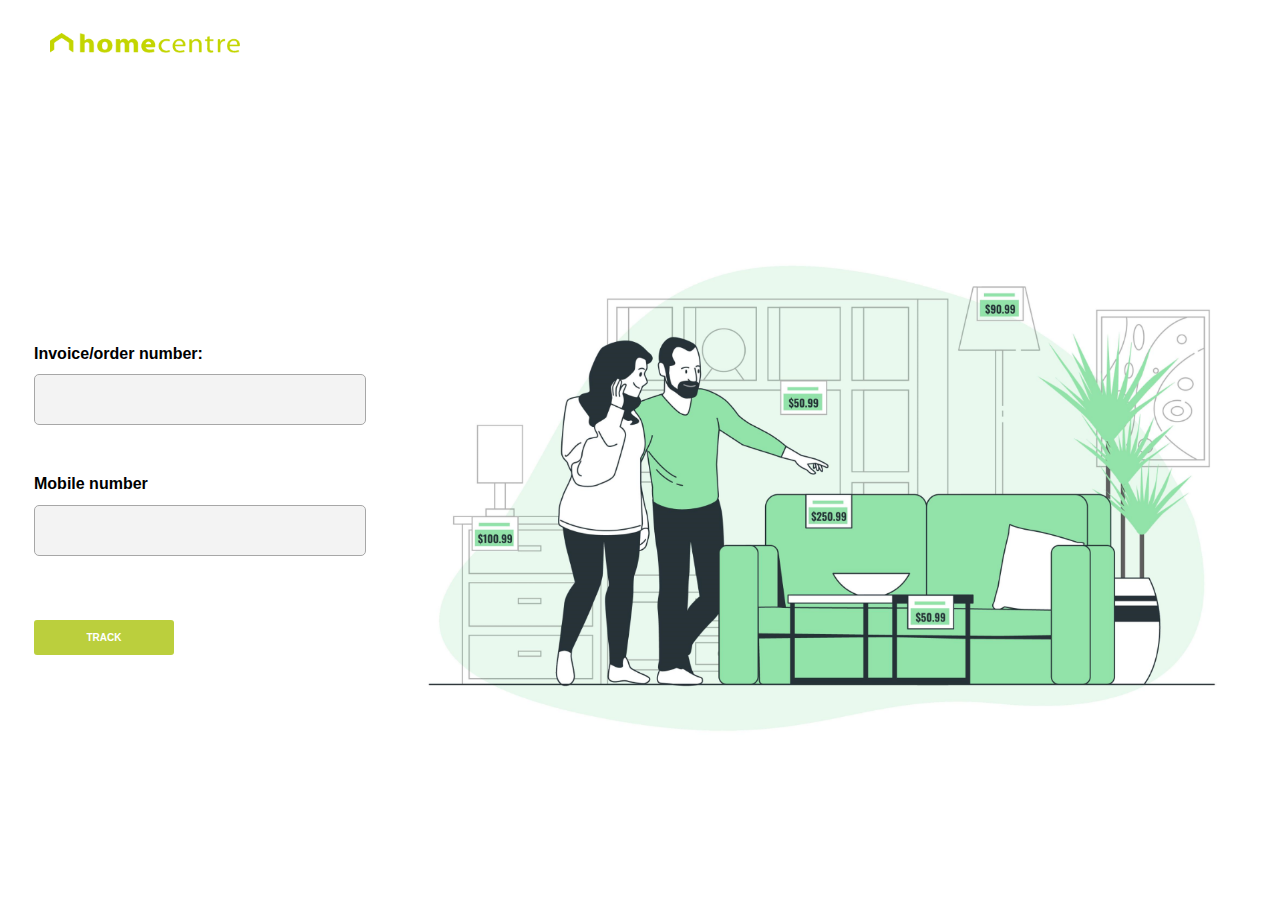
==== commit 99f99b0d: "Mobile and Desktop - scroll bar" ====
--- a/index.html
+++ b/index.html
@@ -27,8 +27,8 @@
               <label for="mobile">Mobile number</label>
               <input type="text" name="mobile" />
             </li>
-            <li class=" fp-form-li-btn">
-              <a href="order-history.html">
+            <li class="fp-form-li fp-form-li-btn">
+              <a class="fp-form-li-btn-a" href="order-history.html">
                 <button type="submit" class="fp-track green-btn">Track</button>
               </a>
             </li>
--- a/assets/css/style.css
+++ b/assets/css/style.css
@@ -342,11 +342,15 @@
   width: 5px;
   height: 8px;
   background-color: rgb(255, 255, 255);
-  border: 1px solid #707070;
+}
+
+ul.ord-lists::-webkit-scrollbar-button {
+  height: 20px;
 }
 
 ul.ord-lists::-webkit-scrollbar-track {
   box-shadow: inset 0 0 6px rgba(255, 255, 255, 0.3);
+  border: 1px solid #707070;
 }
 
 ul.ord-lists::-webkit-scrollbar-thumb {
@@ -394,9 +398,9 @@
 ul.ord-filter-items {
   display: flex;
   justify-content: space-between;
-  border: 1px solid #cacaca;
+  border-radius: 2px;
+  border: 1px solid #838383;
   align-items: center;
-  box-shadow: rgb(100 100 111 / 20%) 0px 0px 8px 2px;
   padding: 0rem 0.3125rem;
   background-color: #bbcf3d;
   margin: 0;
@@ -1060,7 +1064,7 @@
  
 } */
 
-/* --- XXXXXXXXXXXXXXXXXXXXXXX Desktop Styles XXXXXXXXXXXXXXXXXXXXXXX --- XXXXXXXXXXXXXXXXXXXXX*/
+/* --- XXXXXXXXXXXXXXXXXXXXXXX Desktop Styles - 1024px XXXXXXXXXXXXXXXXXXXXXXX --- XXXXXXXXXXXXXXXXXXXXX*/
 /* Desktop sizes 1024px starts - Here 1024px === 64em  */
 @media only screen and (min-width: 64em) {
   .logo img {
@@ -1417,21 +1421,33 @@
   }
 
   .sh-col1-X {
-    right: -1px;
-    top: 0px;
+    right: -6px;
+    top: -6px;
   }
 
   .sh-col1-X img {
-    height: 1.875rem;
-    background-color: #bbcf3d;
+    height: 3rem;
     border-radius: 50%;
-    padding: 3px 10px;
   }
   /* Styles for viewdetails.html min-width: 1024px ends here*/
+  /* Desktop sizes 1024px ends - Here 1024px === 64em  */
+}
+
+/* --- XXXXXXXXXXXXXXXXXXXXXXX Desktop Styles - 1400px XXXXXXXXXXXXXXXXXXXXXXX --- XXXXXXXXXXXXXXXXXXXXX*/
+/* Desktop sizes 1400px starts - Here 1400px === 87.5em  */
+@media only screen and (min-width: 87.5em) {
+  /* Styles for index.html min-width: 1024px stars here*/
+  /* Styles for index.html min-width: 1024px ends here*/
+
+  /* ----------------------------------------------------------------------------------------------------------------- */
+
+  /* Styles for order-history.html min-width: 1024px starts here*/
+  /* Styles for order-history.html min-width: 1024px ends here*/  
 }
 
 /* --- XXXXXXXXXXXXXXXXXXXXXXX Mobile Styles XXXXXXXXXXXXXXXXXXXXXXX --- XXXXXXXXXXXXXXXXXXXXX*/
 /* --- XXXXXXXXXX Nav Bar For Mobile XXXXXXXXXX --- XXXXXXXXXXXXXXXXXXXXXXXXXXXXXXXXXXXXXXXXXX*/
+/* Mobile sizes 320px starts - Here 320px === 20em  */
 /* 20em is 320px & 37.5em is 600px*/
 @media only screen and (min-width: 20em) and (max-width: 37.5em) {
   body {
@@ -1587,21 +1603,41 @@
   }
 
   ul.ord-lists {
+    overflow-y: scroll;
+    margin-top: 0;
+    top: 48%;
     width: 95%;
-    position: absolute;
-    overflow-y: scroll;
-    margin-top: 0.9375rem;
-    top: 48%;
-    height: 47vh;
+    height: 48vh;
     padding-left: 0.625rem;
     padding-right: 0.625rem;
     padding-bottom: 0.9375rem;
   }
 
-  .ord-rows.ord-row1,
+  /* Hide scrollbar for Chrome, Safari and Opera */
+  .ord-lists::-webkit-scrollbar {
+    display: none;
+  }
+
+  /* Hide scrollbar for IE, Edge and Firefox */
+  .ord-lists {
+    -ms-overflow-style: none; /* IE and Edge */
+    scrollbar-width: none; /* Firefox */
+  }
+
+  .ord-rows.ord-row1 {
+    width: 100%;
+    height: 60vh;
+    margin-right: 0;
+    align-items: center;
+    position: fixed;
+    top: 48%;
+  }
+
   .ord-rows.ord-row2 {
     height: 40vh;
     width: 100%;
+    top: 8%;
+    position: fixed;
     background-color: white;
   }
 
@@ -1613,10 +1649,10 @@
 
   .ord-title {
     width: 100%;
-    top: 46%;
     font-weight: 700;
     padding-bottom: 0.3125rem;
     padding-top: 0.625rem;
+    position: initial;
     font-size: 0.9375rem;
     z-index: 1;
   }
@@ -1643,6 +1679,7 @@
     padding: 0.625rem 0.625rem;
     border-radius: 0.9375rem;
     padding-right: 1.25rem;
+    width: inherit;
   }
 
   li.ord-fil-title p {
@@ -1739,6 +1776,17 @@
     z-index: 0;
     flex-direction: column;
     transform: translateY(13.75rem);
+  }
+
+  /* Hide scrollbar for Chrome, Safari and Opera */
+  .dl-item-tray::-webkit-scrollbar {
+    display: none;
+  }
+
+  /* Hide scrollbar for IE, Edge and Firefox */
+  .dl-item-tray {
+    -ms-overflow-style: none; /* IE and Edge */
+    scrollbar-width: none; /* Firefox */
   }
 
   .dl-tray-col {
@@ -2147,3 +2195,10 @@
   /* viewdetails.html Page For Mobile */
   /*styles for --- viewdetails.html & Progressbar or steps progress bar- Page --- Ends here*/
 }
+/* Mobile sizes 320px starts - ends 320px === 20em  */
+
+/* --- XXXXXXXXXXXXXXXXXXXXXXX Mobile styles - px XXXXXXXXXXXXXXXXXXXXXXX --- XXXXXXXXXXXXXXXXXXXXX*/
+/* Desktop sizes 360px starts - Here 360px === 22.5em  */
+/* @media only screen and (max-width: 22.5em) {
+
+} */
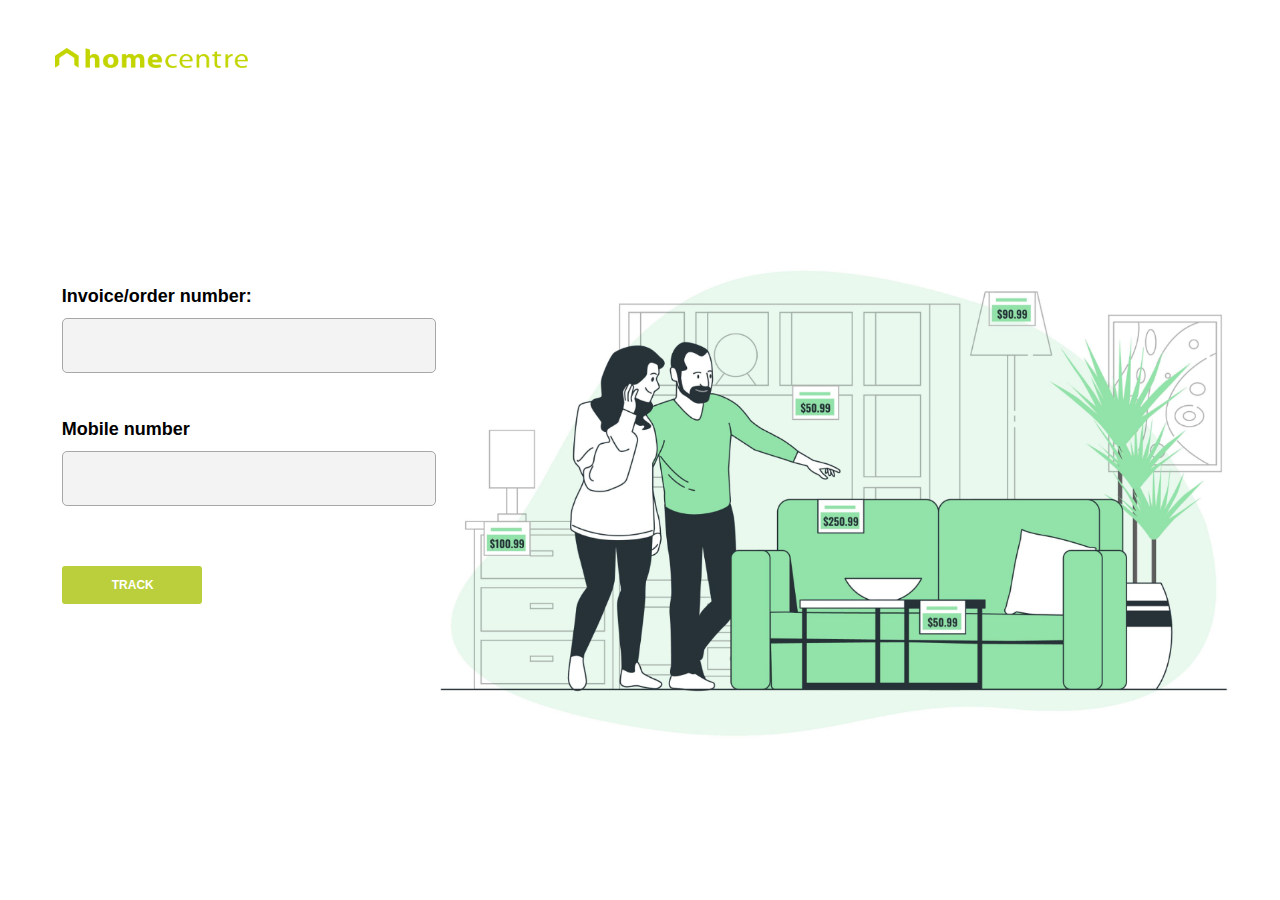
==== commit 964fea79: "." ====
--- a/index.html
+++ b/index.html
@@ -13,7 +13,7 @@
     <div class="front-page-container">
       <div class="fp-logo">
         <a href="index.html">
-          <img src="assets/images/Home_Centre.png" alt="logo" />
+          <img src="assets/images/Home_Centre@2x.png" alt="logo" />
         </a>
       </div>
       <div class="fp-form">
@@ -27,10 +27,14 @@
               <label for="mobile">Mobile number</label>
               <input type="text" name="mobile" />
             </li>
-            <li class="fp-form-li fp-form-li-btn">
-              <a class="fp-form-li-btn-a" href="order-history.html">
-                <button type="submit" class="fp-track green-btn">Track</button>
-              </a>
+            <li class="fp-form-li-btn">
+              <!-- <a class="fp-form-li-btn-a" href="order-history.html">
+                
+              </a> -->
+
+              <button class="fp-track green-btn">
+                <a href="order-history.html">Track</a>
+              </button>
             </li>
           </ul>
           <div class="fp-bg-img"></div>
--- a/assets/css/style.css
+++ b/assets/css/style.css
@@ -50,10 +50,6 @@
   background-color: #cddb75;
 }
 
-.hide-for-desktop {
-  display: none;
-}
-
 /* Front - Page for Invoice & Mobile Number */
 .front-page-container {
   height: 100vh;
@@ -112,7 +108,7 @@
 .fp-form-li input {
   padding: 0.625rem;
   border-radius: 2px;
-  border: 1px solid #545454;
+  border: 1px solid #979797;
   font-size: 1.5625rem;
   width: 100%;
   background-color: #f3f3f3;
@@ -340,12 +336,11 @@
 
 ul.ord-lists::-webkit-scrollbar {
   width: 5px;
+  background-color: rgb(255, 255, 255);
+}
+
+ul.ord-lists::-webkit-scrollbar-button {
   height: 8px;
-  background-color: rgb(255, 255, 255);
-}
-
-ul.ord-lists::-webkit-scrollbar-button {
-  height: 20px;
 }
 
 ul.ord-lists::-webkit-scrollbar-track {
@@ -369,7 +364,7 @@
 }
 
 .ord-cus-container {
-  box-shadow: rgb(100 100 111 / 20%) 0px 0px 8px 2px;
+  box-shadow: rgb(143 143 143 / 20%) 2px 3px 17px 2px;
   padding: 0.9375rem 0.8125rem;
   background-color: white;
   border-radius: 5px;
@@ -513,12 +508,12 @@
 }
 
 .item3 {
-  grid-column: 1 / span 4;
-  grid-row: 3;
-  display: flex;
-  flex-direction: row;
-  justify-content: start;
-  align-items: center;
+  /* grid-column: 1 / span 4; */
+  /* grid-row: 3; */
+  /* display: flex; */
+  /* flex-direction: row; */
+  /* justify-content: start; */
+  /* align-items: center; */
 }
 
 .dl-item-tray {
@@ -528,7 +523,6 @@
   border-radius: 5px;
   overflow-x: hidden;
   overflow-y: scroll;
-  height: 14.125rem;
   padding: 0.5rem 1.025rem 0.5rem 0.5rem;
   align-items: center;
   scrollbar-width: thin;
@@ -569,6 +563,7 @@
 
 .dl-tray-img {
   /* border: 1px solid rgb(179 179 179); */
+  position: relative;
   border-radius: initial;
   opacity: 1;
   height: 11.5rem;
@@ -576,7 +571,15 @@
   margin-left: 3.4375rem;
 }
 
-.dl-tray-img-1 {
+.dl-tray-img img {
+  /* height: 8.4375rem; */
+  position: absolute;
+  height: auto;
+  top: 15%;
+  width: 100%;
+}
+
+/* .dl-tray-img-1 {
   background: transparent url("../images/1.png") 0% 0% no-repeat padding-box;
   background-position: center;
   background-size: contain;
@@ -592,7 +595,7 @@
   background: transparent url("../images/3.png") 0% 0% no-repeat padding-box;
   background-position: center;
   background-size: contain;
-}
+} */
 
 .dl-tray-flex {
   height: 75%;
@@ -675,8 +678,9 @@
 }
 
 .sh-item-img {
-  background: transparent url(../images/vd-desktop.png) 0% 0% no-repeat
-    padding-box;
+  position: relative;
+  /* background: transparent url(../images/vd-desktop.png) 0% 0% no-repeat
+    padding-box; */
   border: 1px solid rgb(179 179 179);
   border-radius: 1rem;
   background-position: center;
@@ -686,6 +690,12 @@
   width: 15.5rem;
   margin-top: 2.1875rem;
   margin-left: 1.25rem;
+}
+
+.sh-item-img img {
+  position: absolute;
+  height: 100%;
+  width: 100%;
 }
 
 .sh-item-details {
@@ -1064,12 +1074,45 @@
  
 } */
 
+/* Styles for date-picker  */
+.sh-col3-X img {
+  height: 24px;
+  padding: 2px 8px;
+  border-radius: 100%;
+  background-color: #bbcf3d;
+}
+
+.sh-col3-X {
+  position: absolute;
+  top: -28px;
+  right: 0;
+}
+
+.custom-date-picker {
+  position: absolute;
+  height: 85vh;
+  border: 1px solid grey;
+  width: 95%;
+  margin: auto;
+  top: 14%;
+  display: none;
+  background-color: white;
+  z-index: 2;
+  justify-content: center;
+  align-items: flex-start;
+  flex-direction: row;
+}
+
 /* --- XXXXXXXXXXXXXXXXXXXXXXX Desktop Styles - 1024px XXXXXXXXXXXXXXXXXXXXXXX --- XXXXXXXXXXXXXXXXXXXXX*/
 /* Desktop sizes 1024px starts - Here 1024px === 64em  */
 @media only screen and (min-width: 64em) {
+  .hide-for-desktop {
+    display: none;
+  }
+
   .logo img {
     padding-left: 1.875rem;
-    height: 1rem;
+    height: 1.125rem;
   }
 
   nav {
@@ -1097,8 +1140,9 @@
   .fp-form-ul {
     display: flex;
     flex-direction: column;
+    margin-top: 0px;
+    margin-bottom: 100px;
     width: fit-content;
-    margin: auto;
     height: 50%;
     padding: 0;
     align-items: center;
@@ -1223,13 +1267,39 @@
 
   .item3 {
     grid-column: 1 / span 6;
-  }
+    grid-row: 3;
+    display: flex;
+    flex-direction: column;
+    justify-content: start;
+    align-items: center;
+  }
+
+  .dl-tray-img {
+    width: 20.5rem;
+    height: 11.25rem;
+  }
+
+  .dl-tray-img img {
+    top: 0%;
+    height: auto;
+    width: 100%;
+  }
+
+  .home-btn button {
+    font-size: 14px;
+    padding: 12px 25px;
+  }
+
+  /* .item3 {
+    grid-column: 1 / span 4; 
+    
+  } */
 
   .dl-btn-container {
     width: 95%;
   }
 
-  .dl-tray-img-1 {
+  /* .dl-tray-img-1 {
     background: transparent url("../images/1-desktop.png") 0% 0% no-repeat
       padding-box;
     background-position: center;
@@ -1248,10 +1318,10 @@
       padding-box;
     background-position: center;
     background-size: contain;
-  }
+  } */
 
   .dl-btn-three {
-    font-size: 12px;
+    font-size: 11px;
     letter-spacing: 0;
   }
 
@@ -1298,6 +1368,7 @@
 
   .dl-item-tray {
     padding: 0.5rem 1.5625rem 0.5rem 0.3125rem;
+    height: 14.125rem;
   }
   /* Styles for delivery.html min-width: 1024px ends here*/
 
@@ -1305,13 +1376,6 @@
 
   /* Styles for viewdetails.html min-width: 1024px starts here*/
   .sh-item-img {
-    background: transparent url(../images/vd-desktop.png) 0% 0% no-repeat
-      padding-box;
-    background-position: center;
-    background-size: contain;
-    border: 1px solid rgb(78 78 78);
-    background-repeat: no-repeat;
-    border-radius: 1rem;
     width: 15.625rem;
     margin-top: 0;
     height: 10.6875rem;
@@ -1360,6 +1424,7 @@
   ul.sh-ord-ul {
     font-size: 1rem;
     font-weight: 300;
+    margin-top: 25px;
   }
 
   .sh-cus-title {
@@ -1421,40 +1486,240 @@
   }
 
   .sh-col1-X {
-    right: -6px;
-    top: -6px;
+    top: 0%;
   }
 
   .sh-col1-X img {
-    height: 3rem;
+    height: 21px;
     border-radius: 50%;
+    padding: 8px 14px;
+    background-color: var(--unnamed-color-bbcf3d);
   }
   /* Styles for viewdetails.html min-width: 1024px ends here*/
   /* Desktop sizes 1024px ends - Here 1024px === 64em  */
+}
+
+/* --- XXXXXXXXXXXXXXXXXXXXXXX Desktop Styles - 1200px XXXXXXXXXXXXXXXXXXXXXXX --- XXXXXXXXXXXXXXXXXXXXX*/
+/* Desktop sizes 1200px starts - Here 1200px === 75em  */
+@media only screen and (min-width: 75em) {
+  .nav-ul a {
+    font-size: 1.125rem;
+  }
+
+  .logo img {
+    height: 20px;
+  }
+  /* Styles for index.html min-width: 1200px starts here*/
+  .fp-form-ul {
+    margin-bottom: 7.5rem;
+  }
+
+  .fp-form-li label {
+    font-size: 1.125rem;
+    font-weight: 700;
+  }
+
+  .fp-form-flex {
+    padding-left: 3.4375rem;
+  }
+
+  .fp-form-li input {
+    width: 100%;
+    padding: 0.75rem;
+  }
+
+  .fp-bg-img {
+    z-index: -1;
+  }
+
+  .fp-logo {
+    padding: 25px 0px 0px 55px;
+  }
+
+  .fp-track {
+    font-size: 0.75rem;
+  }
+  /* Styles for index.html min-width: 1200px ends here*/
+
+  /* ----------------------------------------------------------------------------------------------------------------- */
+
+  /* Styles for order-history.html min-width: 1200px starts here*/
+  .ord-title {
+    font-size: 1.25rem;
+    font-family: revert;
+  }
+
+  ul.ord-filter-items li p {
+    font-size: 1rem;
+  }
+
+  ul.ord-filter-items li label {
+    font-size: 1rem;
+  }
+
+  ul.ord-filter-items li select {
+    padding: 10px 0px;
+    font-size: 14px;
+    width: 115px;
+  }
+  /* Styles for order-history.html min-width: 1200px ends here*/
+
+  /* ----------------------------------------------------------------------------------------------------------------- */
+
+  /* Styles for delivery.html min-width: 1200px starts here*/
+  /* Styles for delivery.html min-width: 1200px ends here*/
+
+  /* ----------------------------------------------------------------------------------------------------------------- */
+
+  /* Styles for viewdetails.html min-width: 1200px starts here*/
+  /* Styles for viewdetails.html min-width: 1200px ends here*/
+  /* Desktop sizes 1024px ends - Here 1200px === 75em  */
 }
 
 /* --- XXXXXXXXXXXXXXXXXXXXXXX Desktop Styles - 1400px XXXXXXXXXXXXXXXXXXXXXXX --- XXXXXXXXXXXXXXXXXXXXX*/
 /* Desktop sizes 1400px starts - Here 1400px === 87.5em  */
 @media only screen and (min-width: 87.5em) {
-  /* Styles for index.html min-width: 1024px stars here*/
-  /* Styles for index.html min-width: 1024px ends here*/
+  /* Styles for index.html min-width: 1400px stars here*/
+  .fp-form-li label {
+    font-size: 22px;
+    font-weight: 700;
+  }
+
+  .fp-form-li input {
+    font-size: 1.5625rem;
+    padding: 1.125rem;
+    width: 90%;
+  }
+
+  .fp-form-ul {
+    width: 30%;
+    justify-content: space-evenly;
+    height: 60%;
+    position: fixed;
+    top: 15%;
+    padding-left: 3.125rem;
+  }
+
+  .fp-form-li {
+    width: 100%;
+  }
+
+  .fp-bg-img {
+    height: 40rem;
+    z-index: -1;
+    background-position: top;
+    background-size: contain;
+    background-repeat: no-repeat;
+    width: 80%;
+    transform: translate(35%, -8%);
+  }
+
+  .fp-logo {
+    padding: 0.625rem 4.735rem;
+  }
+
+  .fp-logo img {
+    height: 25px;
+  }
+
+  .fp-track {
+    font-size: 1rem;
+    font-weight: 700;
+    text-align: center;
+    width: 70px;
+    padding: 0.9375rem 3.125rem;
+  }
+  /* Styles for index.html min-width: 1400px ends here*/
 
   /* ----------------------------------------------------------------------------------------------------------------- */
 
-  /* Styles for order-history.html min-width: 1024px starts here*/
-  /* Styles for order-history.html min-width: 1024px ends here*/  
+  /* Styles for order-history.html min-width: 1400px starts here*/
+  .nav-ul a {
+    font-size: 1.25rem;
+  }
+
+  .ord-title {
+    font-size: 25px;
+    padding-bottom: 1rem;
+    font-weight: 700;
+  }
+
+  ul.ord-lists {
+    margin-top: 50px;
+    height: 80vh;
+  }
+
+  .ord-container {
+    padding: 1.3rem 2rem;
+  }
+
+  li.ord-details {
+    padding: 1.5625rem 0;
+    padding-left: 1.5625rem;
+  }
+
+  li.ord-details p {
+    font-weight: 300;
+    font-size: 1.25rem;
+    line-height: 2.1875rem;
+  }
+
+  ul.ord-cus-ul li p {
+    font-size: 1.25rem;
+    line-height: 2rem;
+  }
+
+  .ord-cus-container {
+    padding: 20px 20px;
+    padding-bottom: 0;
+    border-radius: 15px;
+  }
+
+  .ord-cus-title {
+    font-size: 1.5rem;
+  }
+
+  ul.ord-filter-items li p {
+    font-size: 18px;
+  }
+
+  ul.ord-filter-items li label {
+    font-size: 18px;
+  }
+
+  ul.ord-filter-items li select {
+    padding: 10px 5px;
+    font-weight: 500;
+    font-size: 15px;
+    width: 8rem;
+  }
+
+  ul.ord-filter-items {
+    height: 7vh;
+  }
+  /* Styles for order-history.html min-width: 1400px ends here*/
+}
+
+@media only screen and (max-width: 1023px) {
+  .hide-for-mobile {
+    display: none;
+  }
 }
 
 /* --- XXXXXXXXXXXXXXXXXXXXXXX Mobile Styles XXXXXXXXXXXXXXXXXXXXXXX --- XXXXXXXXXXXXXXXXXXXXX*/
 /* --- XXXXXXXXXX Nav Bar For Mobile XXXXXXXXXX --- XXXXXXXXXXXXXXXXXXXXXXXXXXXXXXXXXXXXXXXXXX*/
 /* Mobile sizes 320px starts - Here 320px === 20em  */
 /* 20em is 320px & 37.5em is 600px*/
-@media only screen and (min-width: 20em) and (max-width: 37.5em) {
+@media only screen and (min-width: 320px) and (max-width: 600px) {
+  .hide-for-mobile {
+    display: none;
+  }
+
   body {
     overflow: hidden;
   }
 
-  /* Front Page styles for mobile */
+  /* Index Page styles for mobile */
   .fp-form-li label {
     font-size: 0.75rem;
   }
@@ -1496,11 +1761,12 @@
     padding: 0.375rem 0.3125rem;
     width: 95%;
     font-size: 1.125rem;
+    border-radius: 4px;
   }
 
   button.fp-track.green-btn {
     padding: 0.375rem 1.5625rem;
-    border-radius: 1px;
+    border-radius: 3px;
   }
 
   li.fp-form-li a {
@@ -1605,9 +1871,8 @@
   ul.ord-lists {
     overflow-y: scroll;
     margin-top: 0;
-    top: 48%;
     width: 95%;
-    height: 48vh;
+    height: 47vh;
     padding-left: 0.625rem;
     padding-right: 0.625rem;
     padding-bottom: 0.9375rem;
@@ -1630,13 +1895,15 @@
     margin-right: 0;
     align-items: center;
     position: fixed;
-    top: 48%;
+    justify-content: flex-end;
+    top: 40vh;
   }
 
   .ord-rows.ord-row2 {
-    height: 40vh;
+    height: 32vh;
+    justify-content: flex-end;
     width: 100%;
-    top: 8%;
+    top: 8vh;
     position: fixed;
     background-color: white;
   }
@@ -1644,14 +1911,14 @@
   .ord-filter {
     width: 95%;
     background-color: white;
-    margin: auto;
+    margin: 0 auto;
   }
 
   .ord-title {
     width: 100%;
     font-weight: 700;
-    padding-bottom: 0.3125rem;
-    padding-top: 0.625rem;
+    padding-bottom: 0;
+    padding-top: 0.9375rem;
     position: initial;
     font-size: 0.9375rem;
     z-index: 1;
@@ -1660,11 +1927,11 @@
   .ord-cus-container {
     border-radius: 20px;
     margin: 0.625rem;
-    margin-top: 0.9375rem;
+    margin-top: 12px;
     padding: 0.625rem 0.625rem;
     padding-bottom: 0px;
     padding-top: 0.375rem;
-    margin-bottom: 1.5625rem;
+    margin-bottom: 0px;
   }
 
   ul.ord-cus-ul li p {
@@ -1674,7 +1941,7 @@
   }
 
   li.ord-details {
-    box-shadow: rgb(100 100 111 / 20%) 0px 0px 8px 2px;
+    box-shadow: rgb(163 163 163 / 20%) 2px 1px 10px 2px;
     border-radius: 25px;
     padding: 0.625rem 0.625rem;
     border-radius: 0.9375rem;
@@ -1696,6 +1963,9 @@
     padding: 0.3125rem 0;
     justify-content: space-around;
     padding-left: 0.3125rem;
+    border: none;
+    box-shadow: inset 0px 0px 40px 40px #bbcf3d;
+    border-radius: 0;
     padding-right: 0.625rem;
   }
 
@@ -1746,12 +2016,12 @@
   /* Delivery Page For Mobile */
   /*styles for --- Delivery / Return / Complaint - Page --- starts here*/
   .dl-item1-container {
-    position: fixed;
-    top: 8vh;
     background-color: white;
     width: 100%;
     z-index: 0;
     display: block;
+    padding-bottom: 15px;
+    height: 40vh;
   }
 
   .dl-item-mob.item1-mob {
@@ -1759,8 +2029,8 @@
     border-radius: 18px;
     padding: 0rem 0.25rem 0rem 0.25rem;
     width: 90vw;
-    margin: 0 auto;
-    margin-top: 0.75rem;
+    margin: auto;
+    margin-top: 4.5rem;
   }
 
   .dl-item.item2 {
@@ -1768,14 +2038,8 @@
   }
 
   .dl-item-tray.item3 {
-    overflow-y: scroll;
-    display: flex;
-    padding: 0;
-    height: 20.9375rem;
-    padding-top: 0.75rem;
-    z-index: 0;
-    flex-direction: column;
-    transform: translateY(13.75rem);
+    height: 85vh;
+    padding: 0.5rem 0;
   }
 
   /* Hide scrollbar for Chrome, Safari and Opera */
@@ -1806,6 +2070,7 @@
     width: 90vw;
     padding-bottom: 5px;
     height: 10.625rem;
+    margin: auto;
     padding-top: 0;
     margin-bottom: 1.25rem;
   }
@@ -1813,10 +2078,11 @@
   .dl-container {
     display: flex;
     flex-direction: column;
-    padding-top: 0;
     height: 100vh;
     overflow: hidden;
+    grid-gap: 0;
     padding: 0;
+    justify-content: space-between;
   }
 
   .dl-item-ul {
@@ -1865,7 +2131,7 @@
   .dl-tray-img {
     border-radius: initial;
     margin-left: 0.625rem;
-    margin-bottom: 1.5625rem;
+    margin-bottom: 0.5625rem;
     width: 40%;
   }
 
@@ -2091,7 +2357,9 @@
   /*Mobile Styles for pop-up after clicking .customer-order-details button starts here */
   .pop-up-bg-mask {
     position: absolute;
-    background: rgba(0, 0, 0, 0.3);
+    /* background: rgba(0, 0, 0, 0.3); */
+    background-color: black;
+    opacity: 0.3;
     width: 100%;
     height: 100vh;
     z-index: 1;
@@ -2122,7 +2390,7 @@
     background-color: #bbcf3d;
   }
 
-  .sh-col2-X.hide-for-desktop {
+  .sh-col2-X {
     position: absolute;
     top: -28px;
     right: 0;
@@ -2135,6 +2403,7 @@
   .sh-cus-info {
     display: none;
     margin-bottom: 0.5rem;
+    box-shadow: rgb(163 163 163 / 20%) 0px 0px 8px 2px;
     margin-top: 0.9375rem;
   }
 
@@ -2166,6 +2435,7 @@
 
   .sh-ord-details {
     margin: 0;
+    box-shadow: rgb(163 163 163 / 20%) 0px 0px 8px 2px;
     margin-top: 10px;
   }
 
@@ -2194,11 +2464,493 @@
 
   /* viewdetails.html Page For Mobile */
   /*styles for --- viewdetails.html & Progressbar or steps progress bar- Page --- Ends here*/
+
+  /* Styles for date-picker on viewdetails.html min-width: 320px starts here*/
+
+  .sh-col3-X img {
+    height: 22px;
+    padding: 2px 8px;
+    border-radius: 100%;
+    background-color: #bbcf3d;
+  }
+
+  .sh-col3-X {
+    position: absolute;
+    top: -28px;
+    right: 0;
+  }
+
+  .custom-date-picker {
+    position: fixed;
+    height: 86vh;
+    border: 1px solid grey;
+    width: 95%;
+    margin: auto;
+    top: 13%;
+    justify-content: center;
+    align-items: flex-start;
+    display: none;
+    background-color: white;
+    z-index: 2;
+  }
+  /* Styles for date-picker on viewdetails.html min-width: 320px ends here*/
 }
 /* Mobile sizes 320px starts - ends 320px === 20em  */
 
-/* --- XXXXXXXXXXXXXXXXXXXXXXX Mobile styles - px XXXXXXXXXXXXXXXXXXXXXXX --- XXXXXXXXXXXXXXXXXXXXX*/
-/* Desktop sizes 360px starts - Here 360px === 22.5em  */
-/* @media only screen and (max-width: 22.5em) {
-
-} */
+/* --- XXXXXXXXXXXXXXXXXXXXXXX Mobile styles - 360px XXXXXXXXXXXXXXXXXXXXXXX --- XXXXXXXXXXXXXXXXXXXXX*/
+/* styles for Mobile sizes 360px starts - Here 360px === 22.5rem  */
+@media only screen and (min-width: 360px) and (max-width: 600px) {
+  .nav-view {
+    height: fit-content;
+    width: fit-content;
+    background-color: #fbfbfb;
+    padding: 5px;
+    transform: translateX(-6%);
+    box-shadow: rgb(163 163 163 / 20%) 2px 1px 10px 2px;
+  }
+  /* styles for order-history.html mobile min-width: 360px starts here */
+  .ord-rows.ord-row2 {
+    height: 32vh;
+    top: 8vh;
+    justify-content: flex-end;
+  }
+
+  ul.ord-filter-items li label {
+    font-size: 12px;
+    font-weight: 700;
+  }
+
+  ul.ord-cus-ul li p {
+    font-size: 12px;
+    line-height: 22px;
+    font-weight: 600;
+  }
+
+  li.ord-details p {
+    font-size: 12px;
+    color: black;
+    font-weight: 600;
+    line-height: 22px;
+  }
+
+  ul.ord-lists {
+    height: 50vh;
+  }
+  /* styles for order-history.html mobile min-width: 360px starts here */
+
+  /* ----------------------------------------------------------------------------------------------------------------- */
+
+  /* Styles for delivery.html min-width: 360px starts here*/
+  .dl-tray-img {
+    margin-bottom: 1.5625rem;
+  }
+
+  .dl-item-mob.item1-mob {
+    
+  }
+
+  .dl-item-ul li p {
+    font-size: 12px;
+    font-weight: 600;
+  }
+
+  .dl-btn-three {
+    font-size: 8px;
+    padding: 0.5rem 1px;
+  }
+
+  .dl-tray-flex li p {
+    font-size: 12px;
+    font-weight: 500;
+  }
+
+  .dl-tray-img img {
+    width: 95%;
+    top: 21%;
+    left: 2%;
+  }
+  /* Styles for delivery.html min-width: 360px ends here*/
+
+  /* ----------------------------------------------------------------------------------------------------------------- */
+
+  /* Styles for viewdetails.html min-width: 360px starts here*/
+
+  /* .sh-item-img {
+    background: transparent url(../images/vd-mobile.png) 0% 0% no-repeat
+      padding-box;
+    margin: 0;
+    height: 100%;
+    background-position: center;
+    width: 15.5rem;
+    background-size: cover;
+    background-repeat: no-repeat;
+  } */
+
+  .sh-item-img {
+    width: 16.0625rem;
+    height: 8.5625rem;
+  }
+
+  p.sh-item-text-li-p {
+    font-size: 12px;
+    font-weight: 300;
+  }
+
+  .sh-item-details {
+    height: 21.875rem;
+  }
+
+  span.sh-ship-date-text {
+    font-size: 14px;
+    font-weight: 700;
+  }
+
+  .sh-ship-icon {
+    height: 33px;
+    width: 33px;
+  }
+
+  .sh-ship-date {
+    margin-top: 0;
+    margin-bottom: 5px;
+  }
+
+  ul.steps {
+    margin-top: 85px;
+    margin-left: 15px;
+  }
+
+  span.step__label {
+    font-size: 11px;
+    font-weight: 400;
+  }
+
+  .customer-order-details button {
+    font-size: 10px;
+  }
+
+  .sh-track-ship button {
+    font-size: 10px;
+  }
+
+  .sh-btm-lft-cta button {
+    font-size: 10px;
+  }
+
+  .sh-container {
+    margin-bottom: 10px;
+  }
+  /* Styles for viewdetails.html min-width: 360px ends here*/
+
+  /* ----------------------------------------------------------------------------------------------------------------- */
+
+  /* Styles for pop-up on  viewdetails.html min-width: 360px starts here*/
+  .sh-dl-btn-three {
+    font-size: 10px;
+    padding: 10px 15px;
+  }
+
+  ul.sh-ord-ul {
+    font-size: 13px;
+  }
+
+  ul.sh-cus-ul {
+    font-size: 13px;
+  }
+
+  .sh-cus-title {
+    font-size: 16px;
+  }
+
+  .sh-ord-title {
+    font-size: 16px;
+  }
+
+  .sh-col2 {
+    top: 15vh;
+  }
+
+  .sh-cus-info {
+    margin-top: 1rem;
+  }
+
+  .sh-ord-details {
+    margin-top: 12px;
+  }
+}
+/* styles for Mobile sizes 360px ends - Here*/
+
+/* --- XXXXXXXXXXXXXXXXXXXXXXX Mobile styles - 370px XXXXXXXXXXXXXXXXXXXXXXX --- XXXXXXXXXXXXXXXXXXXXX*/
+/* Mobile sizes 370px starts - Here 370px === 23.125rem  */
+@media only screen and (min-width: 370px) and (max-width: 399px) {
+  .nav-ul {
+    height: fit-content;
+    width: fit-content;
+  }
+  /*styles for Index.html Page mobile min-width 370px starts here*/
+  .fp-form-li {
+    width: 90%;
+  }
+
+  li.fp-form-li-btn {
+    align-items: center;
+  }
+
+  li.fp-form-li a {
+    padding: 0;
+  }
+
+  .fp-form-li label {
+    font-size: 0.9375rem;
+  }
+
+  .fp-track {
+    font-size: 14px;
+    font-weight: 700;
+  }
+
+  button.fp-track.green-btn {
+    padding: 0.35rem 2.5rem;
+  }
+
+  .fp-form-li input {
+    padding: 12px 10px;
+  }
+
+  .fp-bg-img {
+    width: 100%;
+    height: 22.5rem;
+  }
+
+  .fp-logo img {
+    height: 18px;
+  }
+
+  .fp-logo {
+    padding: 0 1rem;
+  }
+  /*styles for Index.html Page mobile min-width 370px ends here*/
+
+  /* ----------------------------------------------------------------------------------------------------------------- */
+
+  /* Styles for order-history.html min-width: 370px starts here*/
+
+  .ord-rows.ord-row1 {
+    height: auto;
+    top: 40vh;
+  }
+
+  ul.ord-lists {
+    height: 60vh;
+  }
+
+  ul.ord-cus-ul li p {
+    font-size: 12px;
+    line-height: 25px;
+  }
+
+  li.ord-details p {
+    font-size: 12px;
+    line-height: 22px;
+  }
+  /* Styles for order-history.html min-width: 370px ends here*/
+
+  /* ----------------------------------------------------------------------------------------------------------------- */
+
+  /* Styles for delivery.html min-width: 370px starts here*/
+  .dl-item1-container {
+    height: 35vh;
+  }
+
+  .dl-btn-three {
+    font-size: 8px;
+  }
+
+  .dl-item-ul li p {
+    font-size: 12px;
+  }
+
+  .dl-item-title {
+    font-size: 1rem;
+  }
+
+  .dl-tray-flex li p {
+    font-size: 12px;
+    line-height: 26px;
+  }
+
+  .dl-trayitems {
+    height: 210px;
+  }
+
+  .dl-tray-col {
+    height: 230px;
+  }
+
+  .dl-tray-img {
+    height: 12rem;
+    width: 45%;
+  }
+
+  ul.dl-tray-flex {
+    margin-top: 2.2rem;
+  }
+
+  .view-btn button {
+    padding: 6px 20px;
+    font-size: 12px;
+  }
+
+  .view-btn {
+    height: 5vh;
+  }
+  /* Styles for delivery.html min-width: 370px ends here*/
+
+  /* ----------------------------------------------------------------------------------------------------------------- */
+
+  /* Styles for viewdetails.html min-width: 370px starts here*/
+  .sh-item-img {
+    height: 9.375rem;
+    width: 16.875rem;
+  }
+
+  p.sh-item-title-p {
+    font-size: 16px;
+    font-weight: 700;
+  }
+
+  p.sh-item-text-li-p {
+    font-size: 14px;
+  }
+
+  .sh-item-details {
+    height: 21.25rem;
+  }
+
+  .sh-ship-icon {
+    height: 40px;
+    width: 40px;
+  }
+
+  span.sh-ship-date-text {
+    font-size: 16px;
+    font-weight: 700;
+  }
+
+  .sh-ship-date {
+    height: 8vh;
+  }
+
+  ul.steps {
+    width: 80%;
+    margin-top: 115px;
+    margin-left: -30px;
+  }
+
+  .progressbar-container {
+    height: 44%;
+  }
+
+  .step__icon {
+    width: 26px;
+    height: 26px;
+  }
+
+  .step__icon:before {
+    height: 6px;
+    width: 6px;
+  }
+
+  .step__label {
+    font-size: 14px;
+    top: -235px;
+    left: 95px;
+  }
+
+  .sh-btm-lft-cta button {
+    font-size: 11px;
+  }
+
+  .customer-order-details button {
+    font-size: 11px;
+  }
+
+  .customer-order-details {
+    margin-bottom: 10px;
+  }
+
+  .sh-btm-cta-container {
+    margin-top: 18px;
+  }
+  /* Styles for viewdetails.html min-width: 370px ends here*/
+
+  /* ----------------------------------------------------------------------------------------------------------------- */
+
+  /* Styles for Pop-up on viewdetails.html min-width: 370px starts here*/
+  .sh-dl-btn-three {
+    font-size: 10px;
+  }
+
+  .sh-ord-title {
+    font-size: 1.125rem;
+  }
+
+  ul.sh-ord-ul {
+    font-size: 0.875rem;
+    margin: 30px 10px;
+    line-height: 22px;
+  }
+
+  .sh-cus-title {
+    font-size: 1.125rem;
+  }
+
+  ul.sh-cus-ul {
+    font-size: 0.875rem;
+    margin: 35px 5px;
+    line-height: 25px;
+  }
+
+  .sh-cus-info {
+    margin-top: 1.25rem;
+  }
+
+  .sh-col2-X img {
+    padding: 2px 9px;
+    height: 30px;
+  }
+
+  .sh-col2-X {
+    top: -35px;
+  }
+
+  .sh-col2-cta2 {
+    height: 6vh;
+    margin-top: 10px;
+  }
+
+  .sh-col2-cta1 {
+    height: 9vh;
+  }
+  /* Styles for Pop-up on viewdetails.html min-width: 370px ends here*/
+
+  /* ----------------------------------------------------------------------------------------------------------------- */
+}
+
+/* --- XXXXXXXXXXXXXXXXXXXXXXX Mobile styles - 400px XXXXXXXXXXXXXXXXXXXXXXX --- XXXXXXXXXXXXXXXXXXXXX*/
+/* Mobile sizes 400px starts - Here 400px === 25rem  */
+@media only screen and (min-width: 400px) and (max-width: 600px) {
+  /*styles for Index.html Page mobile min-width 400px starts here*/
+  .fp-form-flex {
+    height: 92vh;
+  }
+
+  .fp-form-ul {
+    height: 45vh;
+  }
+
+  .fp-form-li label {
+    font-size: 1rem;
+  }
+  /*styles for Index.html Page mobile min-width 400px ends here*/
+}
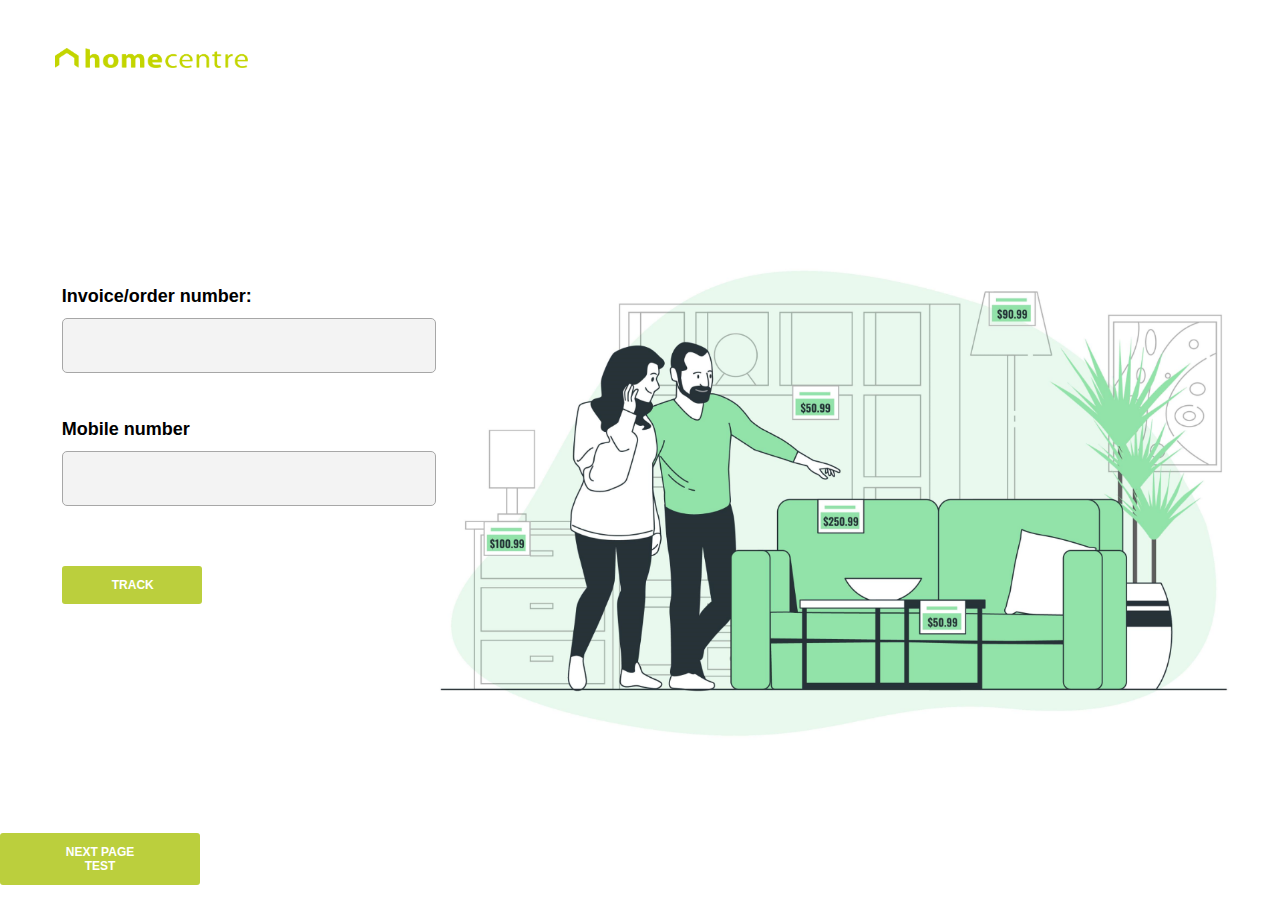
==== commit a0d85016: "." ====
--- a/index.html
+++ b/index.html
@@ -1,45 +1,42 @@
-<!DOCTYPE html>
-<html lang="en">
-  <head>
-    <meta charset="UTF-8" />
-    <meta http-equiv="X-UA-Compatible" content="IE=edge" />
-    <meta name="viewport" content="width=device-width, initial-scale=1.0" />
-
-    <link rel="stylesheet" href="assets/css/style.css" />
-    <title>Index</title>
-  </head>
-
-  <body>
-    <div class="front-page-container">
-      <div class="fp-logo">
-        <a href="index.html">
-          <img src="assets/images/Home_Centre@2x.png" alt="logo" />
-        </a>
-      </div>
-      <div class="fp-form">
-        <form class="fp-form-flex">
-          <ul class="fp-form-ul">
-            <li class="fp-form-li">
-              <label for="invoice">Invoice/order number:</label>
-              <input type="text" name="invoice" class="invoice" />
-            </li>
-            <li class="fp-form-li">
-              <label for="mobile">Mobile number</label>
-              <input type="text" name="mobile" />
-            </li>
-            <li class="fp-form-li-btn">
-              <!-- <a class="fp-form-li-btn-a" href="order-history.html">
-                
-              </a> -->
-
-              <button class="fp-track green-btn">
-                <a href="order-history.html">Track</a>
-              </button>
-            </li>
-          </ul>
-          <div class="fp-bg-img"></div>
-        </form>
-      </div>
-    </div>
-  </body>
-</html>
+<!DOCTYPE html>
+<html lang="en">
+  <head>
+    <meta charset="UTF-8" />
+    <meta http-equiv="X-UA-Compatible" content="IE=edge" />
+    <meta name="viewport" content="width=device-width, initial-scale=1.0" />
+
+    <link rel="stylesheet" href="assets/css/style.css" />
+    <title>Index</title>
+  </head>
+
+  <body>
+    <div class="front-page-container">
+      <div class="fp-logo">
+        <a href="index.html">
+          <img src="assets/images/Home_Centre@2x.png" alt="logo" />
+        </a>
+      </div>
+      <div class="fp-form">
+        <form class="fp-form-flex">
+          <ul class="fp-form-ul">
+            <li class="fp-form-li">
+              <label for="invoice">Invoice/order number:</label>
+              <input type="text" name="invoice" class="invoice" />
+            </li>
+            <li class="fp-form-li">
+              <label for="mobile">Mobile number</label>
+              <input type="text" name="mobile" />
+            </li>
+            <li class="fp-form-li-btn">
+              <!-- <a class="fp-form-li-btn-a" href="order-history.html"></a> -->
+              <input type="submit" class="fp-track green-btn" value="Track">
+            </li>
+          </ul>
+          <div class="fp-bg-img"></div>
+        </form>
+        <a href="order-history.html"><button class="fp-track green-btn test-aman">Next Page Test</button></a>
+        
+      </div>
+    </div>
+  </body>
+</html>
--- a/assets/css/style.css
+++ b/assets/css/style.css
@@ -1,2956 +1,3548 @@
-@import url("http://fonts.cdnfonts.com/css/sofia-pro");
-
-:root {
-  --background: #fbfbfb;
-  --white: #ffffff;
-  --unnamed-color-bbcf3d: #bbcf3d;
-  --progline-color-grey: #707070;
-  --progline-color-green: #bbcf3d;
-}
-
-html {
-  font-size: 100%;
-  font-family: "Sofia Pro", sans-serif;
-}
-
-* {
-  box-sizing: border-box;
-  list-style: none;
-  text-decoration: none;
-  color: black;
-}
-
-*,
-*::before,
-*::after {
-  box-sizing: inherit;
-}
-
-body {
-  overflow-x: hidden;
-  position: relative;
-  margin: 0;
-  padding: 0;
-  line-height: 1.3;
-  list-style: none;
-}
-
-/* Universal classes usesd accross the website */
-.cta-btn {
-  background-color: #bbcf3d;
-  border: none;
-  border-radius: 2px;
-  color: white;
-  font-weight: bold;
-  cursor: pointer;
-  letter-spacing: 1px;
-}
-
-.cta-btn:hover {
-  background-color: #cddb75;
-}
-
-/* Front - Page for Invoice & Mobile Number */
-.front-page-container {
-  height: 100vh;
-  overflow: hidden;
-  /* background-position: center;
-  background-size: cover;
-  background-repeat: no-repeat;
-  background-image: url("./fakeassets/interior.jpg"); */
-}
-
-.fp-logo {
-  padding: 10px 50px;
-  display: flex;
-  align-items: center;
-  height: 8vh;
-}
-
-.fp-logo img {
-  height: 20px;
-}
-
-.fp-bg-img {
-  background-position: center;
-  background-size: contain;
-  background-repeat: no-repeat;
-  background-image: url("../images/5510740@2x.png");
-  height: 34rem;
-}
-
-.fp-form {
-  width: 100%;
-  margin: 0 auto;
-}
-
-.fp-form-ul {
-  display: flex;
-  flex-direction: row;
-  justify-content: space-evenly;
-  align-items: center;
-  height: 28vh;
-  margin: auto;
-  width: 85%;
-}
-
-.fp-form-li {
-  display: flex;
-  flex-direction: column;
-}
-
-.fp-form-li label {
-  font-weight: bold;
-  margin: 0.3125rem 0;
-  margin-bottom: 0.625rem;
-}
-
-.fp-form-li input {
-  padding: 0.625rem;
-  border-radius: 2px;
-  border: 1px solid #979797;
-  font-size: 1.5625rem;
-  width: 100%;
-  background-color: #f3f3f3;
-}
-
-.fp-track {
-  padding: 12px 50px;
-  margin-top: 1.75rem;
-  font-size: 0.625rem;
-  background-color: var(--unnamed-color-bbcf3d);
-  border: none;
-  border-radius: 3px;
-  color: white;
-  width: 2.5rem;
-  font-weight: 600;
-  text-transform: uppercase;
-}
-
-.fp-track a {
-  color: white;
-}
-
-/*----- Top - Navigation ----- || Nav Bar  */
-nav {
-  display: flex;
-  justify-content: space-around;
-  align-items: center;
-  min-height: 8vh;
-}
-
-.logo {
-  flex: 1;
-  padding: 10px;
-}
-
-.logo img {
-  height: 1rem;
-  padding-top: 15px;
-}
-
-.nav-ul {
-  flex: 1;
-  display: flex;
-  justify-content: space-evenly;
-  width: 40%;
-  height: 8vh;
-  align-items: center;
-  margin: 0;
-}
-
-.navlinks {
-  margin-top: 1rem;
-  cursor: pointer;
-  overflow: hidden;
-}
-
-.nav-ul a {
-  font-weight: bold;
-  font-size: 0.875rem;
-  letter-spacing: 1px;
-}
-
-.nav-underline {
-  background: var(--unnamed-color-bbcf3d) 0% 0% no-repeat padding-box;
-  background: #bbcf3d 0% 0% no-repeat padding-box;
-  height: 1vh;
-  margin-top: 0.125rem;
-  opacity: 0;
-  transition: 300ms all ease-in;
-}
-
-.nav-ul li:hover > .nav-underline {
-  opacity: 1;
-}
-
-.need-help {
-  position: relative;
-}
-
-.link-subnav {
-  position: relative;
-}
-
-.sub-nav {
-  position: absolute;
-  right: 0%;
-  left: 1%;
-  top: 55%;
-  padding: 5px;
-  border-radius: 5px;
-  display: flex;
-  flex-direction: column;
-  align-items: center;
-  justify-content: center;
-  transform: translateX(100%);
-  transition: transform 0.5s ease-in;
-}
-
-.subnav-view {
-  transform: translateX(0%);
-  top: 55%;
-  right: 0%;
-  left: 1%;
-}
-
-.sub-navitems {
-  cursor: pointer;
-  width: 4rem;
-  font: normal normal bold 0.75rem/1.375rem Sofia Pro;
-  padding: 2px 15px;
-  box-shadow: 0px 0px 18px #00000015;
-  margin: 1px 0;
-  background-color: white;
-  text-align: center;
-  opacity: 0;
-}
-
-.sub-navitems:hover {
-  background-color: #cddb75;
-}
-
-.nav-hr {
-  width: 100%;
-  height: 0;
-  border-top: 1px solid rgba(0, 0, 0, 0.1);
-  border-bottom: 1px solid rgba(255, 255, 255, 0.3);
-}
-
-/* Hamburger css */
-.hamburger {
-  display: none;
-}
-
-.hamburger li {
-  display: block;
-  border: 1px solid #c3d500;
-  width: 26px;
-  height: 2px;
-  background-color: white;
-  margin: 0.25rem;
-  transition: all 0.4s ease;
-}
-
-@media only screen and (max-width: 900px) {
-  /*----- Top - Navigation ----- || Nav Bar  */
-  .nav-ul {
-    flex: 1.4;
-  }
-}
-
-/* nav animation for mobile */
-@keyframes navFade {
-  from {
-    opacity: 0;
-    transform: translateX(120px);
-  }
-  to {
-    opacity: 1;
-    transform: translateX(0px);
-  }
-}
-
-.toggle .line1 {
-  transform: rotate(-45deg) translate(-8px, 4px);
-}
-
-.toggle .line2 {
-  opacity: 0;
-}
-
-.toggle .line3 {
-  transform: rotate(45deg) translate(-8px, -5px);
-}
-
-/* These styles upto media view port 768 where tested for 768 i-pad  */
-/* First Page after Track button is pressed */
-.ord-container {
-  display: flex;
-  width: auto;
-  justify-content: space-around;
-  flex-direction: row;
-  padding: 0.9375rem;
-  height: 88vh;
-}
-
-.ord-rows {
-  display: flex;
-  flex-direction: column;
-}
-
-.ord-rows.ord-row1 {
-  width: 45%;
-  margin-right: 2.1875rem;
-}
-
-.ord-rows.ord-row2 {
-  width: 48%;
-  margin-right: 0.625rem;
-  justify-content: flex-start;
-}
-
-li.ord-details {
-  box-shadow: 0px 0px 18px #00000015;
-  padding: 0.625rem 0;
-  border-radius: 10px;
-  margin-top: 0.9375rem;
-  width: 90%;
-  padding-left: 0.9375rem;
-}
-
-.ord-details:hover {
-  box-shadow: 3px 3px 20px #bbcf3d;
-}
-
-ul.ord-lists {
-  display: flex;
-  flex-direction: column;
-  justify-content: flex-start;
-  height: 85vh;
-  padding-left: 0.625rem;
-  overflow-y: scroll;
-  margin-top: 2.9375rem;
-  padding-right: 0.3125rem;
-}
-
-ul.ord-lists::-webkit-scrollbar {
-  width: 5px;
-  background-color: rgb(255, 255, 255);
-}
-
-ul.ord-lists::-webkit-scrollbar-button {
-  height: 8px;
-}
-
-ul.ord-lists::-webkit-scrollbar-track {
-  box-shadow: inset 0 0 6px rgba(255, 255, 255, 0.3);
-  border: 1px solid #707070;
-}
-
-ul.ord-lists::-webkit-scrollbar-thumb {
-  border: 1px solid #707070;
-  background-color: #707070;
-}
-
-.ord-title {
-  text-align: center;
-  position: fixed;
-  width: 45%;
-  padding-top: 0.625rem;
-  padding-bottom: 0.625rem;
-  font-weight: bold;
-  background-color: white;
-}
-
-.ord-cus-container {
-  box-shadow: rgb(143 143 143 / 20%) 2px 3px 17px 2px;
-  padding: 0.9375rem 0.8125rem;
-  background-color: white;
-  border-radius: 5px;
-  margin: 0.9375rem 0;
-  margin-top: 0;
-}
-
-.ord-cus-title {
-  text-align: center;
-  font-weight: bold;
-}
-
-ul.ord-cus-ul {
-  padding-left: 0;
-}
-
-li.ord-details p {
-  font: normal normal normal 0.8125rem Helvetica;
-}
-
-ul.ord-cus-ul li p {
-  font: normal normal normal 0.8125rem Helvetica;
-  line-height: 1.25rem;
-}
-
-ul.ord-filter-items {
-  display: flex;
-  justify-content: space-between;
-  border-radius: 2px;
-  border: 1px solid #838383;
-  align-items: center;
-  padding: 0rem 0.3125rem;
-  background-color: #bbcf3d;
-  margin: 0;
-}
-
-ul.ord-filter-items li p {
-  font-size: 0.6875rem;
-  font-weight: 500;
-  color: black;
-  margin-bottom: 0.75rem;
-}
-
-li.ord-fil-title img {
-  display: none;
-}
-
-ul.ord-filter-items li label {
-  font-size: 0.6875rem;
-  font-weight: 500;
-}
-
-ul.ord-filter-items li select {
-  border-radius: 5px;
-  padding: 5px 0px;
-  color: #b3b3b3;
-  font-size: 10px;
-  font-weight: 600;
-  font-family: "Sofia Pro";
-  width: 90px;
-}
-
-li.ord-details p {
-  margin: 10px 0;
-  font-size: 0.8125rem;
-  font-weight: 500;
-  line-height: 1.25rem;
-}
-/* Delivery, Return, Complaint Page ---- Order Detalis & Customer Information  */
-.dl-item1-container {
-  display: none;
-}
-
-.dl-container {
-  width: auto;
-  height: 80vh;
-  grid-gap: 0.625rem;
-  padding: 1.625rem 2rem;
-  margin: auto auto;
-  display: grid;
-}
-
-.dl-btn-three {
-  padding: 11px 5px;
-  font-size: 0.4375rem;
-  font-weight: bold;
-  letter-spacing: 1px;
-}
-
-.dl-item-title {
-  letter-spacing: 1px;
-  text-align: center;
-  font: normal normal bold 1.125rem/1.5rem Sofia Pro;
-  margin-top: 0.625rem;
-}
-
-.dl-item {
-  padding: 1.25rem 1.25rem 0rem 1.25rem;
-  background-color: white;
-  border-radius: 10px;
-}
-
-.dl-item:hover {
-  box-shadow: 0px 1px 10px #bbcf3d;
-}
-
-.dl-item-ul {
-  padding-left: 0.9375rem;
-}
-
-.dl-item-ul li p {
-  text-align: left;
-  font: normal normal normal 1.1rem/1.5rem Helvetica;
-  font-weight: 500;
-  font-size: 14px;
-}
-
-.dl-btn-container {
-  height: 14%;
-  display: flex;
-  justify-content: space-evenly;
-  align-items: center;
-  width: 100%;
-  margin: 0px auto;
-  padding-left: 0;
-}
-
-.item1 {
-  grid-column: 1;
-  grid-row: 1;
-  box-shadow: 0px 3px 20px #2e476517;
-  display: flex;
-  flex-direction: column;
-  justify-content: space-between;
-}
-
-.item2 {
-  grid-column: 2 / span 3;
-  grid-row: 1;
-  box-shadow: 0px 0px 18px #00000015;
-}
-
-.item3 {
-  /* grid-column: 1 / span 4; */
-  /* grid-row: 3; */
-  /* display: flex; */
-  /* flex-direction: row; */
-  /* justify-content: start; */
-  /* align-items: center; */
-}
-
-.dl-item-tray {
-  display: flex;
-  flex-direction: column;
-  background-color: white;
-  border-radius: 5px;
-  overflow-x: hidden;
-  overflow-y: scroll;
-  padding: 0.5rem 1.025rem 0.5rem 0.5rem;
-  align-items: center;
-  scrollbar-width: thin;
-  scrollbar-color: #cddb75 #fff;
-}
-
-.dl-item-tray::-webkit-scrollbar {
-  width: 5px;
-  height: 8px;
-  background-color: rgb(255, 255, 255);
-  border: 1px solid #707070;
-}
-
-.dl-item-tray::-webkit-scrollbar-track {
-  box-shadow: inset 0 0 6px rgba(255, 255, 255, 0.3);
-}
-
-.dl-item-tray::-webkit-scrollbar-thumb {
-  border: 1px solid #707070;
-  background-color: #bbcf3d;
-}
-
-.dl-trayitems {
-  display: flex;
-  align-items: center;
-  height: 245px;
-  margin-bottom: 10px;
-  border-radius: 19px;
-  width: 100%;
-  padding-top: 14px;
-  padding-bottom: 14px;
-  box-shadow: rgba(100, 100, 111, 0.2) 0px 0px 8px 2px;
-}
-
-.dl-trayitems:hover {
-  box-shadow: 3px 3px 20px #bbcf3d;
-}
-
-.dl-tray-img {
-  /* border: 1px solid rgb(179 179 179); */
-  position: relative;
-  border-radius: initial;
-  opacity: 1;
-  height: 11.5rem;
-  width: 20.5rem;
-  margin-left: 3.4375rem;
-}
-
-.dl-tray-img img {
-  /* height: 8.4375rem; */
-  position: absolute;
-  height: auto;
-  top: 15%;
-  width: 100%;
-}
-
-/* .dl-tray-img-1 {
-  background: transparent url("../images/1.png") 0% 0% no-repeat padding-box;
-  background-position: center;
-  background-size: contain;
-}
-
-.dl-tray-img-2 {
-  background: transparent url("../images/2.png") 0% 0% no-repeat padding-box;
-  background-position: center;
-  background-size: contain;
-}
-
-.dl-tray-img-3 {
-  background: transparent url("../images/3.png") 0% 0% no-repeat padding-box;
-  background-position: center;
-  background-size: contain;
-} */
-
-.dl-tray-flex {
-  height: 75%;
-  width: 95%;
-  display: flex;
-  flex-direction: column;
-  flex-wrap: wrap;
-}
-
-.dl-tray-flex li p {
-  margin: 10px 0;
-  font: normal normal normal 1.1rem/1.3125rem Helvetica;
-}
-
-.dl-tray-col {
-  width: 60%;
-  display: flex;
-  height: 200px;
-  flex-direction: column;
-}
-
-.view-btn {
-  display: flex;
-  justify-content: center;
-  align-items: center;
-  width: 70%;
-}
-
-.view-btn button {
-  padding: 0.3125rem 0.75rem;
-  font-size: 0.6875rem;
-}
-
-.home-btn {
-  display: flex;
-  justify-content: flex-end;
-  align-items: center;
-  height: 6vh;
-  padding: 0 15px;
-}
-
-.home-btn button {
-  padding: 15px 25px;
-  font-size: 10px;
-}
-
-/* Styles for viewdetails.html page where the shipment progress bar is located */
-.sh-column-container {
-  overflow: hidden;
-}
-
-.sh-container {
-  display: flex;
-  flex-direction: row;
-  justify-content: space-evenly;
-  margin: 1.375rem 1.5625rem;
-  height: 75vh;
-}
-
-.sh-col1 {
-  box-shadow: rgb(100 100 111 / 20%) 0px 0px 8px 2px;
-  width: auto;
-  border-radius: 15px;
-  width: 75%;
-  display: flex;
-  position: relative;
-  flex-direction: column;
-}
-
-.sh-col1-X {
-  position: absolute;
-  right: -2px;
-  top: -2px;
-  border-radius: 50%;
-  margin: 0;
-}
-
-.sh-col1-X img {
-  height: 1.875rem;
-}
-
-.sh-item-img {
-  position: relative;
-  /* background: transparent url(../images/vd-desktop.png) 0% 0% no-repeat
-    padding-box; */
-  border: 1px solid rgb(179 179 179);
-  border-radius: 1rem;
-  background-position: center;
-  background-size: cover;
-  background-repeat: no-repeat;
-  height: 10.5rem;
-  width: 15.5rem;
-  margin-top: 2.1875rem;
-  margin-left: 1.25rem;
-}
-
-.sh-item-img img {
-  position: absolute;
-  height: 100%;
-  width: 100%;
-}
-
-.sh-item-details {
-  display: flex;
-  align-items: center;
-  margin: 0;
-  flex-direction: row;
-  justify-content: flex-start;
-  height: 11rem;
-}
-
-ul.sh-item-text {
-  width: 50%;
-  padding-left: 0.9375rem;
-  margin: 0;
-  margin-top: 0.9375rem;
-}
-
-p.sh-item-text-li-p {
-  font-size: 13px;
-  font-weight: 400;
-}
-
-.sh-ship-date {
-  justify-content: center;
-  width: 100%;
-  padding: 0;
-  align-items: center;
-  display: flex;
-  flex-direction: row;
-  margin-top: 2.1875rem;
-  margin-bottom: 1.5625rem;
-}
-
-.sh-ship-icon {
-  background: transparent url("../images/delivery-truck.png") 0% 0% no-repeat
-    padding-box;
-  background-position: center;
-  background-size: cover;
-  background-repeat: no-repeat;
-  height: 3rem;
-  width: 3rem;
-}
-
-span.sh-ship-date-text {
-  margin-left: 0.9375rem;
-}
-
-.sh-col2 {
-  margin-left: 0.9375rem;
-  width: 40%;
-}
-
-.sh-col2-cta1 {
-  display: flex;
-  justify-content: space-between;
-  width: 100%;
-}
-
-.sh-ord-details {
-  margin-top: 0.625rem;
-  border-radius: 15px;
-  box-shadow: rgb(100 100 111 / 20%) 0px 0px 8px 2px;
-  padding: 0.625rem;
-  padding-bottom: 0.3125rem;
-}
-
-.sh-ord-title {
-  text-align: center;
-  font-size: 14px;
-  font-weight: 700;
-}
-
-ul.sh-ord-ul {
-  padding-left: 0;
-  font-size: 13px;
-  font-weight: 400;
-}
-
-.sh-cus-info {
-  margin-top: 0.625rem;
-  box-shadow: rgb(100 100 111 / 20%) 0px 0px 8px 2px;
-  padding: 0.625rem;
-  border-radius: 15px;
-  margin-bottom: 0.625rem;
-  padding-bottom: 1px;
-}
-
-ul.sh-cus-ul {
-  padding-left: 0;
-  font-size: 13px;
-  font-weight: 400;
-}
-
-.sh-cus-title {
-  text-align: center;
-  font-size: 14px;
-  font-weight: bold;
-}
-
-.sh-col2-cta2 {
-  display: flex;
-  justify-content: center;
-}
-
-.sh-btm-cta-container {
-  display: flex;
-  flex-direction: row;
-  justify-content: space-between;
-  width: auto;
-  padding: 0 1.5625rem;
-  padding-bottom: 0;
-}
-
-.sh-btm-lft-cta {
-  display: flex;
-  justify-content: center;
-  width: 70%;
-}
-
-.sh-btm-rgt-cta {
-  width: 40%;
-}
-
-.sh-btm-lft-cta button {
-  margin: 0 15px;
-}
-
-.sh-btm-cta {
-  padding: 0.625rem 0.3125rem;
-  font-size: 0.4375rem;
-}
-
-.sh-track-home {
-  width: fit-content;
-  float: right;
-  letter-spacing: 1px;
-}
-
-/* progress bar  */
-/* .progressbar-container {
-  width: 100%;
-  position: relative;
-  height: 8vh;
-}
-
-.progressbar-line {
-  background-color: var(--progline-color-grey);
-  position: absolute;
-  left: 5%;
-  height: 4px;
-  top: 22%;
-  width: 90%;
-  z-index: -1;
-  transition: 0.4s ease;
-}
-
-.progressbar-items {
-  display: flex;
-  flex-direction: row;
-  justify-content: space-between;
-  padding-left: 0;
-  counter-reset: step;
-}
-
-.progressbar-items li {
-  display: flex;
-  flex-direction: column;
-  align-items: center;
-  font-weight: 400;
-  font-size: 12px;
-  width: 16%;
-  text-align: center;
-}
-
-.prog-circle {
-  width: 30px;
-  height: 30px;
-  background-color: #bebcbc;
-  border: 1px solid #8c8c8c;
-  border-radius: 50%;
-  display: flex;
-  justify-content: center;
-  align-items: center;
-}
-
-.prog-dot-in-circle {
-  height: 6px;
-  width: 6px;
-  background-color: white;
-  border-radius: 50%;
-  border: 1px solid #8c8c8c;
-} */
-
-/* New Progress Bar & Above is the old Progress bar*/
-/* Animations For ProgressBar on viewdetails.html page*/
-@-webkit-keyframes bounce {
-  0% {
-    -webkit-transform: scale(1);
-    transform: scale(1);
-  }
-  33% {
-    -webkit-transform: scale(0.9);
-    transform: scale(0.9);
-  }
-  66% {
-    -webkit-transform: scale(1.1);
-    transform: scale(1.1);
-  }
-  100% {
-    -webkit-transform: scale(1);
-    transform: scale(1);
-  }
-}
-@keyframes bounce {
-  0% {
-    -webkit-transform: scale(1);
-    transform: scale(1);
-  }
-  33% {
-    -webkit-transform: scale(0.9);
-    transform: scale(0.9);
-  }
-  66% {
-    -webkit-transform: scale(1.1);
-    transform: scale(1.1);
-  }
-  100% {
-    -webkit-transform: scale(1);
-    transform: scale(1);
-  }
-}
-
-/* ProgressBar Component Styles - Steps */
-.steps {
-  display: -webkit-box;
-  display: -ms-flexbox;
-  display: flex;
-  width: 100%;
-  margin: 0;
-  padding: 0 0 2rem 0;
-  margin-top: 2.5rem;
-  list-style: none;
-}
-
-.step {
-  display: -webkit-box;
-  display: -ms-flexbox;
-  display: flex;
-  -webkit-box-align: center;
-  -ms-flex-align: center;
-  align-items: center;
-  -webkit-box-pack: center;
-  -ms-flex-pack: center;
-  justify-content: center;
-  -webkit-box-orient: vertical;
-  -webkit-box-direction: normal;
-  -ms-flex-direction: column;
-  flex-direction: column;
-  -webkit-box-flex: 1;
-  -ms-flex: 1;
-  flex: 1;
-  position: relative;
-  pointer-events: none;
-}
-
-.step--active,
-.step--complete {
-  cursor: pointer;
-  pointer-events: all;
-}
-
-.step:not(:last-child):before,
-.step:not(:last-child):after {
-  display: block;
-  position: absolute;
-  top: 50%;
-  left: 50%;
-  height: 0.25rem;
-  content: "";
-  -webkit-transform: translateY(-50%);
-  transform: translateY(-50%);
-  will-change: width;
-  z-index: -1;
-}
-
-.step:before {
-  width: 100%;
-  background-color: var(--progline-color-grey);
-}
-
-.step:after {
-  width: 0;
-  background-color: var(--progline-color-green);
-}
-
-.step--complete:after {
-  width: 100% !important;
-  opacity: 1;
-  -webkit-transition: width 0.6s ease-in-out, opacity 0.6s ease-in-out;
-  transition: width 0.6s ease-in-out, opacity 0.6s ease-in-out;
-}
-
-.step__icon {
-  width: 30px;
-  height: 30px;
-  background-color: #bebcbc;
-  border: 1px solid #8c8c8c;
-  border-radius: 50%;
-  display: flex;
-  justify-content: center;
-  align-items: center;
-}
-
-.step__icon:before {
-  display: block;
-  content: "";
-  height: 6px;
-  width: 6px;
-  background-color: white;
-  border-radius: 50%;
-  border: 1px solid #8c8c8c;
-}
-
-.step--complete.step--active .step__icon {
-  color: #fff;
-  -webkit-transition: background-color 0.3s ease-in-out,
-    border-color 0.3s ease-in-out, color 0.3s ease-in-out;
-  transition: background-color 0.3s ease-in-out, border-color 0.3s ease-in-out,
-    color 0.3s ease-in-out;
-}
-
-.step--incomplete.step--active .step__icon {
-  border: 2px solid var(--progline-color-green);
-  -webkit-transition-delay: 0.5s;
-  transition-delay: 0.5s;
-}
-
-.step--complete .step__icon {
-  -webkit-animation: bounce 0.5s ease-in-out;
-  animation: bounce 0.5s ease-in-out;
-  content: url("/fakeassets/check.png");
-  background-color: var(--progline-color-green);
-  border-color: var(--progline-color-green);
-  color: #fff;
-}
-
-.step__label {
-  position: absolute;
-  bottom: -2rem;
-  left: 50%;
-  margin-top: 1rem;
-  font-size: 0.8rem;
-  -webkit-transform: translateX(-50%);
-  transform: translateX(-50%);
-}
-
-/* .step--incomplete.step--inactive .step__label {
-  color: #e6e7e8;
-}
-
-.step--incomplete.step--active .step__label {
-  color: #fff;
-} */
-
-.step--active .step__label {
-  -webkit-transition: color 0.3s ease-in-out;
-  transition: color 0.3s ease-in-out;
-  -webkit-transition-delay: 0.5s;
-  transition-delay: 0.5s;
-}
-/*# sourceMappingURL=viewdwtails.css.map */
-
-/* styles for 728px ipad end here */
-/* @media only screen and (max-width: 768px) {
- 
-} */
-
-/* Styles for date-picker  */
-.sh-col3-X img {
-  height: 24px;
-  padding: 2px 8px;
-  border-radius: 100%;
-  background-color: #bbcf3d;
-}
-
-.sh-col3-X {
-  position: absolute;
-  top: -28px;
-  right: 0;
-}
-
-.custom-date-picker {
-  position: absolute;
-  height: 85vh;
-  border: 1px solid grey;
-  width: 95%;
-  margin: auto;
-  top: 14%;
-  display: none;
-  background-color: white;
-  z-index: 2;
-  justify-content: center;
-  align-items: flex-start;
-  flex-direction: row;
-}
-
-/* --- XXXXXXXXXXXXXXXXXXXXXXX Desktop Styles - 1024px XXXXXXXXXXXXXXXXXXXXXXX --- XXXXXXXXXXXXXXXXXXXXX*/
-/* Desktop sizes 1024px starts - Here 1024px === 64em  */
-@media only screen and (min-width: 64em) {
-  .hide-for-desktop {
-    display: none;
-  }
-
-  .logo img {
-    padding-left: 1.875rem;
-    height: 1.125rem;
-  }
-
-  nav {
-    min-height: 10vh;
-  }
-
-  .nav-ul {
-    height: 10vh;
-  }
-
-  .nav-ul a {
-    font-size: 1rem;
-    letter-spacing: 0;
-    font-weight: 600;
-  }
-  /* Styles for index.html min-width: 1024px starts here*/
-  .fp-form-flex {
-    display: flex;
-    flex-direction: row;
-    align-items: center;
-    height: 90vh;
-    padding: 0 1.25rem;
-  }
-
-  .fp-form-ul {
-    display: flex;
-    flex-direction: column;
-    margin-top: 0px;
-    margin-bottom: 100px;
-    width: fit-content;
-    height: 50%;
-    padding: 0;
-    align-items: center;
-  }
-
-  .fp-form-li input {
-    border: 1px solid #a7a7a7;
-    width: 90%;
-    border-radius: 5px;
-    background-color: #f3f3f3;
-  }
-
-  .fp-bg-img {
-    background-position: top;
-    background-size: contain;
-    background-repeat: no-repeat;
-    width: 70%;
-  }
-
-  .fp-form-li {
-    margin: 0;
-  }
-
-  .fp-track {
-    margin-top: 20px;
-  }
-
-  .fp-form-li-btn {
-    display: flex;
-    justify-content: flex-start;
-    align-self: baseline;
-  }
-  /* Styles for index.html min-width: 1024px ends here*/
-
-  /* ----------------------------------------------------------------------------------------------------------------- */
-
-  /* Styles for order-history.html min-width: 1024px starts here*/
-  .ord-container {
-    height: 85vh;
-  }
-
-  .ord-title {
-    font-size: 1.125rem;
-    font-weight: bold;
-    padding-bottom: 0.625rem;
-    font-family: "Sofia Pro";
-    padding-top: 0;
-  }
-
-  .ord-cus-title {
-    font-weight: 700;
-    font-size: 1.25rem;
-  }
-
-  ul.ord-cus-ul {
-    margin-top: 1.875rem;
-  }
-
-  .ord-cus-container {
-    padding-bottom: 0;
-  }
-
-  .ord-rows.ord-row2 {
-    width: 45%;
-  }
-
-  ul.ord-lists {
-    margin-top: 1.75rem;
-    padding-bottom: 0.9375rem;
-  }
-
-  .ord-rows.ord-row1 {
-    width: 50%;
-  }
-
-  li.ord-details {
-    padding: 1.25rem 0;
-    padding-left: 1.5625rem;
-    border-radius: 15px;
-  }
-
-  li.ord-details p {
-    margin-bottom: 0;
-    line-height: 1.5625rem;
-    font-size: 1rem;
-  }
-
-  ul.ord-cus-ul li p {
-    font-size: 1rem;
-    font-weight: 100;
-  }
-
-  ul.ord-filter-items li p {
-    font-size: 0.875rem;
-    font-weight: 700;
-    margin-bottom: 1.125rem;
-  }
-
-  ul.ord-filter-items li label {
-    font-size: 0.875rem;
-    font-weight: 700;
-  }
-  /* Styles for order-history.html min-width: 1024px ends here*/
-
-  /* ----------------------------------------------------------------------------------------------------------------- */
-
-  /* Styles for delivery.html min-width: 1024px starts here*/
-  .dl-container {
-    padding-bottom: 0;
-    grid-gap: 0 0.625rem;
-    height: 78vh;
-  }
-
-  .item1 {
-    grid-column: 1 / span 3;
-    padding-bottom: 0.5rem;
-  }
-
-  .item2 {
-    grid-column: 4 / span 3;
-  }
-
-  .item3 {
-    grid-column: 1 / span 6;
-    grid-row: 3;
-    display: flex;
-    flex-direction: column;
-    justify-content: start;
-    align-items: center;
-  }
-
-  .dl-tray-img {
-    width: 20.5rem;
-    height: 11.25rem;
-  }
-
-  .dl-tray-img img {
-    top: 0%;
-    height: auto;
-    width: 100%;
-  }
-
-  .home-btn button {
-    font-size: 14px;
-    padding: 12px 25px;
-  }
-
-  /* .item3 {
-    grid-column: 1 / span 4; 
-    
-  } */
-
-  .dl-btn-container {
-    width: 95%;
-  }
-
-  /* .dl-tray-img-1 {
-    background: transparent url("../images/1-desktop.png") 0% 0% no-repeat
-      padding-box;
-    background-position: center;
-    background-size: contain;
-  }
-
-  .dl-tray-img-2 {
-    background: transparent url("../images/1-desktop.png") 0% 0% no-repeat
-      padding-box;
-    background-position: center;
-    background-size: contain;
-  }
-
-  .dl-tray-img-3 {
-    background: transparent url("../images/1-desktop.png") 0% 0% no-repeat
-      padding-box;
-    background-position: center;
-    background-size: contain;
-  } */
-
-  .dl-btn-three {
-    font-size: 11px;
-    letter-spacing: 0;
-  }
-
-  .dl-item-ul {
-    margin: 0;
-  }
-
-  .dl-item-ul-1 {
-    height: 11.5625rem;
-  }
-
-  .dl-item-ul-2 {
-    margin-top: 30px;
-  }
-
-  .dl-item-ul li p {
-    font-size: 1rem;
-  }
-
-  .dl-item-ul-1 p {
-    margin-top: 0;
-  }
-
-  .dl-item-title {
-    font-size: 1.25rem;
-    letter-spacing: 0;
-    font-weight: 700;
-  }
-
-  .home-btn {
-    height: 8vh;
-    padding: 0 2rem;
-  }
-
-  .view-btn button {
-    font-size: 0.75rem;
-    padding: 0.5rem 0.9375rem;
-    border-radius: 0px;
-  }
-
-  .dl-tray-flex {
-    margin-bottom: 9px;
-  }
-
-  .dl-item-tray {
-    padding: 0.5rem 1.5625rem 0.5rem 0.3125rem;
-    height: 14.125rem;
-  }
-  /* Styles for delivery.html min-width: 1024px ends here*/
-
-  /* ----------------------------------------------------------------------------------------------------------------- */
-
-  /* Styles for viewdetails.html min-width: 1024px starts here*/
-  .sh-item-img {
-    width: 15.625rem;
-    margin-top: 0;
-    height: 10.6875rem;
-  }
-
-  p.sh-item-title-p {
-    font-size: 20px;
-    font-weight: 700;
-    margin-bottom: 1rem;
-    margin-top: 0.625rem;
-  }
-
-  p.sh-item-text-li-p {
-    font-size: 1rem;
-    margin-top: 0;
-    font-weight: 300;
-    margin-bottom: 0.9375rem;
-  }
-
-  ul.sh-item-text {
-    margin-top: 0;
-  }
-
-  .sh-container {
-    margin: 1.875rem 2.5rem;
-    margin-bottom: 1rem;
-  }
-
-  .sh-col1 {
-    width: 70%;
-  }
-
-  .sh-btn-45 {
-    width: 45%;
-  }
-
-  .sh-item-details {
-    height: 14.0625rem;
-  }
-
-  .sh-ord-title {
-    font-size: 1.125rem;
-    font-weight: 700;
-  }
-
-  ul.sh-ord-ul {
-    font-size: 1rem;
-    font-weight: 300;
-    margin-top: 25px;
-  }
-
-  .sh-cus-title {
-    font-size: 1.125rem;
-  }
-
-  ul.sh-cus-ul {
-    font-size: 1rem;
-    font-weight: 300;
-  }
-
-  .sh-cus-info {
-    margin-top: 1.25rem;
-    margin-bottom: 0.8125rem;
-  }
-
-  .sh-ord-details {
-    margin-top: 1rem;
-  }
-
-  .sh-btm-cta {
-    font-size: 0.75rem;
-    letter-spacing: 0;
-  }
-
-  .sh-btm-cta1 {
-    padding: 0.625rem 1.5625rem;
-  }
-
-  .sh-btm-cta3 {
-    padding: 0.75rem 1.375rem;
-  }
-
-  .sh-btm-cta {
-    padding-top: 0.75rem;
-    padding-bottom: 0.75rem;
-  }
-
-  .sh-ship-icon {
-    height: 4rem;
-    width: 4rem;
-  }
-
-  span.sh-ship-date-text {
-    margin-left: 0;
-    padding-left: 1.25rem;
-    font-weight: 700;
-    font-size: 1.25rem;
-  }
-
-  .step__label {
-    width: 100%;
-    margin: auto 0;
-    left: 50%;
-    display: flex;
-    letter-spacing: 0;
-    transform: translateX(-50%);
-    justify-content: center;
-  }
-
-  .sh-col1-X {
-    top: 0%;
-  }
-
-  .sh-col1-X img {
-    height: 21px;
-    border-radius: 50%;
-    padding: 8px 14px;
-    background-color: var(--unnamed-color-bbcf3d);
-  }
-  /* Styles for viewdetails.html min-width: 1024px ends here*/
-  /* Desktop sizes 1024px ends - Here 1024px === 64em  */
-}
-
-/* --- XXXXXXXXXXXXXXXXXXXXXXX Desktop Styles - 1200px XXXXXXXXXXXXXXXXXXXXXXX --- XXXXXXXXXXXXXXXXXXXXX*/
-/* Desktop sizes 1200px starts - Here 1200px === 75em  */
-@media only screen and (min-width: 75em) {
-  .nav-ul a {
-    font-size: 1.125rem;
-  }
-
-  .logo img {
-    height: 20px;
-  }
-  /* Styles for index.html min-width: 1200px starts here*/
-  .fp-form-ul {
-    margin-bottom: 7.5rem;
-  }
-
-  .fp-form-li label {
-    font-size: 1.125rem;
-    font-weight: 700;
-  }
-
-  .fp-form-flex {
-    padding-left: 3.4375rem;
-  }
-
-  .fp-form-li input {
-    width: 100%;
-    padding: 0.75rem;
-  }
-
-  .fp-bg-img {
-    z-index: -1;
-  }
-
-  .fp-logo {
-    padding: 25px 0px 0px 55px;
-  }
-
-  .fp-track {
-    font-size: 0.75rem;
-  }
-  /* Styles for index.html min-width: 1200px ends here*/
-
-  /* ----------------------------------------------------------------------------------------------------------------- */
-
-  /* Styles for order-history.html min-width: 1200px starts here*/
-  .ord-title {
-    font-size: 1.25rem;
-    font-family: revert;
-  }
-
-  ul.ord-filter-items li p {
-    font-size: 1rem;
-  }
-
-  ul.ord-filter-items li label {
-    font-size: 1rem;
-  }
-
-  ul.ord-filter-items li select {
-    padding: 10px 0px;
-    font-size: 14px;
-    width: 115px;
-  }
-  /* Styles for order-history.html min-width: 1200px ends here*/
-
-  /* ----------------------------------------------------------------------------------------------------------------- */
-
-  /* Styles for delivery.html min-width: 1200px starts here*/
-  /* Styles for delivery.html min-width: 1200px ends here*/
-
-  /* ----------------------------------------------------------------------------------------------------------------- */
-
-  /* Styles for viewdetails.html min-width: 1200px starts here*/
-  /* Styles for viewdetails.html min-width: 1200px ends here*/
-  /* Desktop sizes 1024px ends - Here 1200px === 75em  */
-}
-
-/* --- XXXXXXXXXXXXXXXXXXXXXXX Desktop Styles - 1400px XXXXXXXXXXXXXXXXXXXXXXX --- XXXXXXXXXXXXXXXXXXXXX*/
-/* Desktop sizes 1400px starts - Here 1400px === 87.5em  */
-@media only screen and (min-width: 87.5em) {
-  /* Styles for index.html min-width: 1400px stars here*/
-  .fp-form-li label {
-    font-size: 22px;
-    font-weight: 700;
-  }
-
-  .fp-form-li input {
-    font-size: 1.5625rem;
-    padding: 1.125rem;
-    width: 90%;
-  }
-
-  .fp-form-ul {
-    width: 30%;
-    justify-content: space-evenly;
-    height: 60%;
-    position: fixed;
-    top: 15%;
-    padding-left: 3.125rem;
-  }
-
-  .fp-form-li {
-    width: 100%;
-  }
-
-  .fp-bg-img {
-    height: 40rem;
-    z-index: -1;
-    background-position: top;
-    background-size: contain;
-    background-repeat: no-repeat;
-    width: 80%;
-    transform: translate(35%, -8%);
-  }
-
-  .fp-logo {
-    padding: 0.625rem 4.735rem;
-  }
-
-  .fp-logo img {
-    height: 25px;
-  }
-
-  .fp-track {
-    font-size: 1rem;
-    font-weight: 700;
-    text-align: center;
-    width: 70px;
-    padding: 0.9375rem 3.125rem;
-  }
-  /* Styles for index.html min-width: 1400px ends here*/
-
-  /* ----------------------------------------------------------------------------------------------------------------- */
-
-  /* Styles for order-history.html min-width: 1400px starts here*/
-  .nav-ul a {
-    font-size: 1.25rem;
-  }
-
-  .ord-title {
-    font-size: 25px;
-    padding-bottom: 1rem;
-    font-weight: 700;
-  }
-
-  ul.ord-lists {
-    margin-top: 50px;
-    height: 80vh;
-  }
-
-  .ord-container {
-    padding: 1.3rem 2rem;
-  }
-
-  li.ord-details {
-    padding: 1.5625rem 0;
-    padding-left: 1.5625rem;
-  }
-
-  li.ord-details p {
-    font-weight: 300;
-    font-size: 1.25rem;
-    line-height: 2.1875rem;
-  }
-
-  ul.ord-cus-ul li p {
-    font-size: 1.25rem;
-    line-height: 2rem;
-  }
-
-  .ord-cus-container {
-    padding: 20px 20px;
-    padding-bottom: 0;
-    border-radius: 15px;
-  }
-
-  .ord-cus-title {
-    font-size: 1.5rem;
-  }
-
-  ul.ord-filter-items li p {
-    font-size: 18px;
-  }
-
-  ul.ord-filter-items li label {
-    font-size: 18px;
-  }
-
-  ul.ord-filter-items li select {
-    padding: 10px 5px;
-    font-weight: 500;
-    font-size: 15px;
-    width: 8rem;
-  }
-
-  ul.ord-filter-items {
-    height: 7vh;
-  }
-  /* Styles for order-history.html min-width: 1400px ends here*/
-}
-
-@media only screen and (max-width: 1023px) {
-  .hide-for-mobile {
-    display: none;
-  }
-}
-
-/* --- XXXXXXXXXXXXXXXXXXXXXXX Mobile Styles XXXXXXXXXXXXXXXXXXXXXXX --- XXXXXXXXXXXXXXXXXXXXX*/
-/* --- XXXXXXXXXX Nav Bar For Mobile XXXXXXXXXX --- XXXXXXXXXXXXXXXXXXXXXXXXXXXXXXXXXXXXXXXXXX*/
-/* Mobile sizes 320px starts - Here 320px === 20em  */
-/* 20em is 320px & 37.5em is 600px*/
-@media only screen and (min-width: 320px) and (max-width: 600px) {
-  .hide-for-mobile {
-    display: none;
-  }
-
-  body {
-    overflow: hidden;
-  }
-
-  /* Index Page styles for mobile */
-  .fp-form-li label {
-    font-size: 0.75rem;
-  }
-
-  .fp-form-flex {
-    height: 90vh;
-    display: flex;
-    flex-direction: column;
-  }
-
-  .fp-logo {
-    padding: 0px 10px;
-  }
-
-  .fp-logo img {
-    height: 12px;
-  }
-
-  .fp-form-ul {
-    flex-direction: column;
-    height: 20rem;
-    justify-content: space-evenly;
-    padding: 0;
-    margin: auto;
-    margin-top: 20px;
-    align-items: center;
-  }
-
-  .fp-bg-img {
-    background-position: bottom;
-    background-size: cover;
-    background-repeat: no-repeat;
-    width: 100%;
-    transform: translateY(15px);
-    height: 30rem;
-  }
-
-  .fp-form-li input {
-    padding: 0.375rem 0.3125rem;
-    width: 95%;
-    font-size: 1.125rem;
-    border-radius: 4px;
-  }
-
-  button.fp-track.green-btn {
-    padding: 0.375rem 1.5625rem;
-    border-radius: 3px;
-  }
-
-  li.fp-form-li a {
-    padding: 0.375rem 2.5rem;
-  }
-
-  /* styles for navigation for 320px mobile */
-  .logo img {
-    height: 0.875rem;
-    margin-top: 5px;
-    padding: 0;
-  }
-  nav {
-    background-color: white;
-    overflow-x: hidden;
-    width: 100%;
-    overflow: hidden;
-    position: fixed;
-    z-index: 999;
-    height: 8vh;
-  }
-
-  .nav-hr {
-    display: none;
-  }
-
-  .nav-ul li:hover > .nav-underline {
-    opacity: 0;
-  }
-
-  .body {
-    overflow-x: hidden;
-  }
-
-  .sub-nav {
-    opacity: 0;
-  }
-
-  .nav-ul {
-    position: fixed;
-    padding: 2px;
-    top: 8vh;
-    background-color: white;
-    height: 28vh;
-    right: 0px;
-    flex-direction: column;
-    align-items: center;
-    justify-content: center;
-    transform: translateX(120%);
-    transition: transform 0.5s ease-in;
-  }
-
-  .navlinks {
-    opacity: 0;
-    cursor: pointer;
-    width: 6rem;
-    font: normal normal bold 0.75rem/1.375rem Sofia Pro;
-    padding: 0 15px;
-    padding-top: 8px;
-    box-shadow: 0px 0px 18px #00000015;
-    margin: 1px 0;
-    background-color: white;
-    text-align: center;
-  }
-
-  .hamburger {
-    display: block;
-    flex: 0.2;
-    cursor: pointer;
-  }
-
-  .nav-view {
-    transform: translateX(0%);
-  }
-
-  .hamburger li {
-    width: 20px;
-    margin: 3px;
-  }
-
-  .toggle .line1 {
-    transform: rotate(-45deg) translate(-5px, 2px);
-  }
-
-  /* styles for order-history.html for 320px mobile starts here */
-  .ord-container {
-    flex-direction: column-reverse;
-    height: 100vh;
-    width: 100%;
-    display: flex;
-    overflow: hidden;
-    position: relative;
-    padding: 0;
-  }
-
-  .ord-rows.ord-row2 {
-    top: 9%;
-    position: fixed;
-    flex-direction: column-reverse;
-  }
-
-  ul.ord-lists {
-    overflow-y: scroll;
-    margin-top: 0;
-    width: 95%;
-    height: 47vh;
-    padding-left: 0.625rem;
-    padding-right: 0.625rem;
-    padding-bottom: 0.9375rem;
-  }
-
-  /* Hide scrollbar for Chrome, Safari and Opera */
-  .ord-lists::-webkit-scrollbar {
-    display: none;
-  }
-
-  /* Hide scrollbar for IE, Edge and Firefox */
-  .ord-lists {
-    -ms-overflow-style: none; /* IE and Edge */
-    scrollbar-width: none; /* Firefox */
-  }
-
-  .ord-rows.ord-row1 {
-    width: 100%;
-    height: 60vh;
-    margin-right: 0;
-    align-items: center;
-    position: fixed;
-    justify-content: flex-end;
-    top: 40vh;
-  }
-
-  .ord-rows.ord-row2 {
-    height: 32vh;
-    justify-content: flex-end;
-    width: 100%;
-    top: 8vh;
-    position: fixed;
-    background-color: white;
-  }
-
-  .ord-filter {
-    width: 95%;
-    background-color: white;
-    margin: 0 auto;
-  }
-
-  .ord-title {
-    width: 100%;
-    font-weight: 700;
-    padding-bottom: 0;
-    padding-top: 0.9375rem;
-    position: initial;
-    font-size: 0.9375rem;
-    z-index: 1;
-  }
-
-  .ord-cus-container {
-    border-radius: 20px;
-    margin: 0.625rem;
-    margin-top: 12px;
-    padding: 0.625rem 0.625rem;
-    padding-bottom: 0px;
-    padding-top: 0.375rem;
-    margin-bottom: 0px;
-  }
-
-  ul.ord-cus-ul li p {
-    margin: 0;
-    margin-bottom: 0px;
-    font-size: 0.625rem;
-  }
-
-  li.ord-details {
-    box-shadow: rgb(163 163 163 / 20%) 2px 1px 10px 2px;
-    border-radius: 25px;
-    padding: 0.625rem 0.625rem;
-    border-radius: 0.9375rem;
-    padding-right: 1.25rem;
-    width: inherit;
-  }
-
-  li.ord-fil-title p {
-    display: none;
-  }
-
-  li.ord-fil-title img {
-    display: -webkit-box;
-    height: 0.9375rem;
-    margin-left: 0px;
-  }
-
-  ul.ord-filter-items {
-    padding: 0.3125rem 0;
-    justify-content: space-around;
-    padding-left: 0.3125rem;
-    border: none;
-    box-shadow: inset 0px 0px 40px 40px #bbcf3d;
-    border-radius: 0;
-    padding-right: 0.625rem;
-  }
-
-  select#type {
-    width: 70px;
-  }
-
-  ul.ord-filter-items li select {
-    font-weight: 500;
-    border: none;
-  }
-
-  select#timeperiod {
-    width: 88px;
-  }
-
-  ul.ord-filter-items li label {
-    font-size: 0.625rem;
-    font-weight: 500;
-  }
-
-  li.ord-filter-by {
-    margin-left: 14px;
-  }
-
-  .ord-cus-title {
-    font-size: 0.9375rem;
-    font-weight: 700;
-  }
-
-  p.dl-email {
-    margin-bottom: 0;
-  }
-
-  ul.ord-cus-ul {
-    margin-bottom: 10px;
-  }
-
-  li.ord-details p {
-    font-size: 0.625rem;
-    margin: 0;
-    margin-top: 0.125rem;
-    margin-bottom: 0.125rem;
-  }
-  /*order-history.html page For Mobile  */
-  /* styles for order-history.html for 320px mobile ends here */
-
-  /* Delivery Page For Mobile */
-  /*styles for --- Delivery / Return / Complaint - Page --- starts here*/
-  .dl-item1-container {
-    background-color: white;
-    width: 100%;
-    z-index: 0;
-    display: block;
-    padding-bottom: 15px;
-    height: 40vh;
-  }
-
-  .dl-item-mob.item1-mob {
-    box-shadow: rgb(100 100 111 / 20%) 0px 0px 8px 2px;
-    border-radius: 18px;
-    padding: 0rem 0.25rem 0rem 0.25rem;
-    width: 90vw;
-    margin: auto;
-    margin-top: 4.5rem;
-  }
-
-  .dl-item.item2 {
-    display: none;
-  }
-
-  .dl-item-tray.item3 {
-    height: 85vh;
-    padding: 0.5rem 0;
-  }
-
-  /* Hide scrollbar for Chrome, Safari and Opera */
-  .dl-item-tray::-webkit-scrollbar {
-    display: none;
-  }
-
-  /* Hide scrollbar for IE, Edge and Firefox */
-  .dl-item-tray {
-    -ms-overflow-style: none; /* IE and Edge */
-    scrollbar-width: none; /* Firefox */
-  }
-
-  .dl-tray-col {
-    height: 195px;
-  }
-
-  .dl-item.item1 {
-    box-shadow: rgb(100 100 111 / 20%) 0px 0px 8px 2px;
-    border-radius: 18px;
-    padding: 0rem 0.25rem 0rem 0.25rem;
-    width: 93vw;
-    display: none;
-  }
-
-  .dl-trayitems {
-    z-index: 0;
-    width: 90vw;
-    padding-bottom: 5px;
-    height: 10.625rem;
-    margin: auto;
-    padding-top: 0;
-    margin-bottom: 1.25rem;
-  }
-
-  .dl-container {
-    display: flex;
-    flex-direction: column;
-    height: 100vh;
-    overflow: hidden;
-    grid-gap: 0;
-    padding: 0;
-    justify-content: space-between;
-  }
-
-  .dl-item-ul {
-    padding-left: 0.3125rem;
-    margin-bottom: 0.9375rem;
-    margin-top: 0.75rem;
-  }
-
-  .dl-item-ul li p {
-    font-size: 0.625rem;
-    line-height: 0.8125rem;
-  }
-
-  .dl-item {
-    padding: 0rem 1.25rem 0rem 1.25rem;
-  }
-
-  .dl-item-title {
-    padding-top: 0.325rem;
-    font-size: 0.9375rem;
-    letter-spacing: 0;
-    font-weight: 700;
-  }
-
-  .dl-btn-container {
-    width: 100%;
-    margin: 0;
-    height: auto;
-    align-items: center;
-    margin-top: 0.9375rem;
-    display: flex;
-    padding: 0 0px;
-    justify-content: space-evenly;
-  }
-
-  .dl-btn-three {
-    font-size: 6.8px;
-    font-weight: 700;
-    letter-spacing: 0px;
-    border-radius: 3px;
-    margin-bottom: 13px;
-    padding: 0.5rem 2px;
-    letter-spacing: 0;
-  }
-
-  .dl-tray-img {
-    border-radius: initial;
-    margin-left: 0.625rem;
-    margin-bottom: 0.5625rem;
-    width: 40%;
-  }
-
-  ul.dl-tray-flex {
-    padding-left: 7px;
-    margin-bottom: 0.3125rem;
-    margin-top: 1.875rem;
-    height: 60%;
-  }
-
-  .dl-tray-flex li p {
-    font-size: 0.625rem;
-    margin: 0;
-    line-height: 22px;
-  }
-
-  .view-btn {
-    width: 80%;
-    display: flex;
-    justify-content: center;
-    transform: translateX(-35%);
-    align-items: center;
-  }
-
-  .home-btn {
-    display: none;
-  }
-
-  .view-btn button {
-    font-size: 0.625rem;
-    font-weight: 700;
-    border-radius: 0;
-    padding: 0.3125rem -0.75rem;
-    letter-spacing: 0;
-    border-radius: 1px;
-  }
-  /* Delivery Page For Mobile */
-  /*styles for --- Delivery / Return / Complaint - Page --- ends here*/
-
-  /* viewdetails.html Page For Mobile */
-  /*styles for --- viewdetails.html & Progressbar or steps progress bar- Page --- starts here*/
-  .sh-ord-details {
-    display: none;
-  }
-
-  .sh-cus-info {
-    display: none;
-  }
-
-  .sh-col2-cta2 {
-    display: none;
-  }
-
-  .sh-btm-rgt-cta {
-    display: none;
-  }
-
-  .sh-container {
-    height: 93vh;
-    margin: 0px 10px 8px 10px;
-  }
-
-  .sh-col1 {
-    margin-top: 9vh;
-    width: 100%;
-    padding-top: 0.3125rem;
-  }
-
-  .sh-col1-X {
-    display: none;
-  }
-
-  .sh-item-details {
-    flex-direction: column;
-    height: 16.875rem;
-    justify-content: space-between;
-  }
-
-  .sh-col2 {
-    display: none;
-  }
-
-  .sh-item-img {
-    width: 14.0625rem;
-    height: 6.5625rem;
-    margin: 0;
-  }
-
-  ul.sh-item-text {
-    width: 100%;
-    padding-left: 1.25rem;
-    display: flex;
-    margin-top: 0;
-    flex-direction: column;
-    justify-content: space-between;
-    align-items: flex-start;
-  }
-
-  ul.sh-item-text li {
-    line-height: 0;
-  }
-
-  li.sh-item-title {
-    font-size: 14px;
-    height: 0;
-    margin-bottom: 15px;
-    font-weight: bold;
-  }
-
-  .sh-column-container {
-    height: 100vh;
-  }
-
-  p.sh-item-title-p {
-    font-weight: bold;
-    margin: 0;
-  }
-
-  p.sh-item-text-li-p {
-    font-size: 10px;
-    font-weight: 300;
-  }
-
-  .sh-ship-date {
-    margin: 0;
-    margin-top: 5px;
-  }
-
-  .sh-ship-icon {
-    height: 28px;
-    width: 28px;
-  }
-
-  .progressbar-container {
-    height: 40vh;
-  }
-
-  span.sh-ship-date-text {
-    font-size: 12px;
-    font-weight: 500;
-  }
-
-  .sh-btm-cta-container {
-    justify-content: space-evenly;
-    padding: 0 0.625rem;
-  }
-
-  .sh-btm-lft-cta {
-    width: 100%;
-    justify-content: space-between;
-  }
-
-  .sh-btm-lft-cta button {
-    margin: 0;
-  }
-
-  .sh-btm-lft-cta button {
-    font-size: 9px;
-    padding: 0.525rem 2px;
-    font-weight: 700;
-    letter-spacing: 0px;
-  }
-
-  .sh-track-ship button {
-    padding: 0.525rem 20px;
-  }
-
-  /* Vertical Progress bar -- styles for mobile */
-  ul.steps {
-    transform: rotate(90deg);
-    width: 60%;
-    position: relative;
-    margin-left: 0;
-    padding-bottom: 0;
-    z-index: 0;
-    margin-top: 80px;
-  }
-
-  .step__icon {
-    width: 18px;
-    height: 18px;
-  }
-
-  .step__label {
-    transform: rotate(-90deg);
-    width: 120px;
-    top: -220px;
-    left: 80px;
-    font-size: 0.625rem;
-    font-weight: 300;
-  }
-
-  .step--complete .step__icon {
-    content: url("/assets/images/icons8-double-tick-64.png");
-    padding: 3px;
-    height: 1rem;
-    width: 1rem;
-  }
-
-  .step__icon:before {
-    height: 4px;
-    width: 4px;
-  }
-
-  .hide-for-desktop {
-    display: block;
-  }
-
-  .customer-order-details button {
-    font-size: 0.5625rem;
-    padding: 0.525rem 0.625rem;
-    z-index: 2;
-    font-weight: 700;
-    letter-spacing: 0;
-  }
-
-  .customer-order-details {
-    display: flex;
-    justify-content: center;
-    margin-bottom: 5px;
-  }
-
-  /*Mobile Styles for pop-up after clicking .customer-order-details button starts here */
-  .pop-up-bg-mask {
-    position: absolute;
-    /* background: rgba(0, 0, 0, 0.3); */
-    background-color: black;
-    opacity: 0.3;
-    width: 100%;
-    height: 100vh;
-    z-index: 1;
-    display: none;
-  }
-
-  .sh-col1 {
-    z-index: 0;
-  }
-
-  .sh-col2 {
-    display: none;
-    position: absolute;
-    width: 90%;
-    padding: 2px 6px;
-    background-color: white;
-    z-index: 2;
-    box-shadow: rgb(100 100 111 / 20%) 0px 0px 8px 2px;
-    margin: 0 auto;
-    top: 15%;
-    border-radius: 15px;
-  }
-
-  .sh-col2-X img {
-    height: 24px;
-    padding: 2px 8px;
-    border-radius: 100%;
-    background-color: #bbcf3d;
-  }
-
-  .sh-col2-X {
-    position: absolute;
-    top: -28px;
-    right: 0;
-  }
-
-  .sh-ord-details {
-    display: none;
-  }
-
-  .sh-cus-info {
-    display: none;
-    margin-bottom: 0.5rem;
-    box-shadow: rgb(163 163 163 / 20%) 0px 0px 8px 2px;
-    margin-top: 0.9375rem;
-  }
-
-  .sh-col2-cta2 {
-    display: none;
-    justify-content: center;
-    align-items: center;
-    height: 7vh;
-  }
-
-  .sh-btm-cta-container {
-    z-index: -1;
-  }
-
-  .sh-dl-btn-three {
-    margin-bottom: 0;
-    padding: 0.625rem 0.8125rem;
-    font-size: 9px;
-    letter-spacing: 0;
-  }
-
-  .sh-col2-cta1 {
-    display: none;
-    height: 10vh;
-    justify-content: space-between;
-    align-items: center;
-    margin-bottom: 0.125rem;
-  }
-
-  .sh-ord-details {
-    margin: 0;
-    box-shadow: rgb(163 163 163 / 20%) 0px 0px 8px 2px;
-    margin-top: 10px;
-  }
-
-  .sh-ord-title {
-    font-size: 0.875rem;
-  }
-
-  ul.sh-ord-ul {
-    font-size: 0.625rem;
-    font-weight: 300;
-    margin: 18px 0;
-    line-height: 15px;
-  }
-
-  ul.sh-cus-ul {
-    font-size: 0.625rem;
-    font-weight: 300;
-    margin: 18px 0;
-    line-height: 16px;
-  }
-
-  .sh-cus-title {
-    font-size: 14px;
-  }
-  /* Mobile Styles for pop-up after clicking .customer-order-details button starts here */
-
-  /* viewdetails.html Page For Mobile */
-  /*styles for --- viewdetails.html & Progressbar or steps progress bar- Page --- Ends here*/
-
-  /* Styles for date-picker on viewdetails.html min-width: 320px starts here*/
-
-  .sh-col3-X img {
-    height: 22px;
-    padding: 2px 8px;
-    border-radius: 100%;
-    background-color: #bbcf3d;
-  }
-
-  .sh-col3-X {
-    position: absolute;
-    top: -28px;
-    right: 0;
-  }
-
-  .custom-date-picker {
-    position: fixed;
-    height: 86vh;
-    border: 1px solid grey;
-    width: 95%;
-    margin: auto;
-    top: 13%;
-    justify-content: center;
-    align-items: flex-start;
-    display: none;
-    background-color: white;
-    z-index: 2;
-  }
-  /* Styles for date-picker on viewdetails.html min-width: 320px ends here*/
-}
-/* Mobile sizes 320px starts - ends 320px === 20em  */
-
-/* --- XXXXXXXXXXXXXXXXXXXXXXX Mobile styles - 360px XXXXXXXXXXXXXXXXXXXXXXX --- XXXXXXXXXXXXXXXXXXXXX*/
-/* styles for Mobile sizes 360px starts - Here 360px === 22.5rem  */
-@media only screen and (min-width: 360px) and (max-width: 600px) {
-  .nav-view {
-    height: fit-content;
-    width: fit-content;
-    background-color: #fbfbfb;
-    padding: 5px;
-    transform: translateX(-6%);
-    box-shadow: rgb(163 163 163 / 20%) 2px 1px 10px 2px;
-  }
-  /* styles for order-history.html mobile min-width: 360px starts here */
-  .ord-rows.ord-row2 {
-    height: 32vh;
-    top: 8vh;
-    justify-content: flex-end;
-  }
-
-  ul.ord-filter-items li label {
-    font-size: 12px;
-    font-weight: 700;
-  }
-
-  ul.ord-cus-ul li p {
-    font-size: 12px;
-    line-height: 22px;
-    font-weight: 600;
-  }
-
-  li.ord-details p {
-    font-size: 12px;
-    color: black;
-    font-weight: 600;
-    line-height: 22px;
-  }
-
-  ul.ord-lists {
-    height: 50vh;
-  }
-  /* styles for order-history.html mobile min-width: 360px starts here */
-
-  /* ----------------------------------------------------------------------------------------------------------------- */
-
-  /* Styles for delivery.html min-width: 360px starts here*/
-  .dl-tray-img {
-    margin-bottom: 1.5625rem;
-  }
-
-  .dl-item-mob.item1-mob {
-    
-  }
-
-  .dl-item-ul li p {
-    font-size: 12px;
-    font-weight: 600;
-  }
-
-  .dl-btn-three {
-    font-size: 8px;
-    padding: 0.5rem 1px;
-  }
-
-  .dl-tray-flex li p {
-    font-size: 12px;
-    font-weight: 500;
-  }
-
-  .dl-tray-img img {
-    width: 95%;
-    top: 21%;
-    left: 2%;
-  }
-  /* Styles for delivery.html min-width: 360px ends here*/
-
-  /* ----------------------------------------------------------------------------------------------------------------- */
-
-  /* Styles for viewdetails.html min-width: 360px starts here*/
-
-  /* .sh-item-img {
-    background: transparent url(../images/vd-mobile.png) 0% 0% no-repeat
-      padding-box;
-    margin: 0;
-    height: 100%;
-    background-position: center;
-    width: 15.5rem;
-    background-size: cover;
-    background-repeat: no-repeat;
-  } */
-
-  .sh-item-img {
-    width: 16.0625rem;
-    height: 8.5625rem;
-  }
-
-  p.sh-item-text-li-p {
-    font-size: 12px;
-    font-weight: 300;
-  }
-
-  .sh-item-details {
-    height: 21.875rem;
-  }
-
-  span.sh-ship-date-text {
-    font-size: 14px;
-    font-weight: 700;
-  }
-
-  .sh-ship-icon {
-    height: 33px;
-    width: 33px;
-  }
-
-  .sh-ship-date {
-    margin-top: 0;
-    margin-bottom: 5px;
-  }
-
-  ul.steps {
-    margin-top: 85px;
-    margin-left: 15px;
-  }
-
-  span.step__label {
-    font-size: 11px;
-    font-weight: 400;
-  }
-
-  .customer-order-details button {
-    font-size: 10px;
-  }
-
-  .sh-track-ship button {
-    font-size: 10px;
-  }
-
-  .sh-btm-lft-cta button {
-    font-size: 10px;
-  }
-
-  .sh-container {
-    margin-bottom: 10px;
-  }
-  /* Styles for viewdetails.html min-width: 360px ends here*/
-
-  /* ----------------------------------------------------------------------------------------------------------------- */
-
-  /* Styles for pop-up on  viewdetails.html min-width: 360px starts here*/
-  .sh-dl-btn-three {
-    font-size: 10px;
-    padding: 10px 15px;
-  }
-
-  ul.sh-ord-ul {
-    font-size: 13px;
-  }
-
-  ul.sh-cus-ul {
-    font-size: 13px;
-  }
-
-  .sh-cus-title {
-    font-size: 16px;
-  }
-
-  .sh-ord-title {
-    font-size: 16px;
-  }
-
-  .sh-col2 {
-    top: 15vh;
-  }
-
-  .sh-cus-info {
-    margin-top: 1rem;
-  }
-
-  .sh-ord-details {
-    margin-top: 12px;
-  }
-}
-/* styles for Mobile sizes 360px ends - Here*/
-
-/* --- XXXXXXXXXXXXXXXXXXXXXXX Mobile styles - 370px XXXXXXXXXXXXXXXXXXXXXXX --- XXXXXXXXXXXXXXXXXXXXX*/
-/* Mobile sizes 370px starts - Here 370px === 23.125rem  */
-@media only screen and (min-width: 370px) and (max-width: 399px) {
-  .nav-ul {
-    height: fit-content;
-    width: fit-content;
-  }
-  /*styles for Index.html Page mobile min-width 370px starts here*/
-  .fp-form-li {
-    width: 90%;
-  }
-
-  li.fp-form-li-btn {
-    align-items: center;
-  }
-
-  li.fp-form-li a {
-    padding: 0;
-  }
-
-  .fp-form-li label {
-    font-size: 0.9375rem;
-  }
-
-  .fp-track {
-    font-size: 14px;
-    font-weight: 700;
-  }
-
-  button.fp-track.green-btn {
-    padding: 0.35rem 2.5rem;
-  }
-
-  .fp-form-li input {
-    padding: 12px 10px;
-  }
-
-  .fp-bg-img {
-    width: 100%;
-    height: 22.5rem;
-  }
-
-  .fp-logo img {
-    height: 18px;
-  }
-
-  .fp-logo {
-    padding: 0 1rem;
-  }
-  /*styles for Index.html Page mobile min-width 370px ends here*/
-
-  /* ----------------------------------------------------------------------------------------------------------------- */
-
-  /* Styles for order-history.html min-width: 370px starts here*/
-
-  .ord-rows.ord-row1 {
-    height: auto;
-    top: 40vh;
-  }
-
-  ul.ord-lists {
-    height: 60vh;
-  }
-
-  ul.ord-cus-ul li p {
-    font-size: 12px;
-    line-height: 25px;
-  }
-
-  li.ord-details p {
-    font-size: 12px;
-    line-height: 22px;
-  }
-  /* Styles for order-history.html min-width: 370px ends here*/
-
-  /* ----------------------------------------------------------------------------------------------------------------- */
-
-  /* Styles for delivery.html min-width: 370px starts here*/
-  .dl-item1-container {
-    height: 35vh;
-  }
-
-  .dl-btn-three {
-    font-size: 8px;
-  }
-
-  .dl-item-ul li p {
-    font-size: 12px;
-  }
-
-  .dl-item-title {
-    font-size: 1rem;
-  }
-
-  .dl-tray-flex li p {
-    font-size: 12px;
-    line-height: 26px;
-  }
-
-  .dl-trayitems {
-    height: 210px;
-  }
-
-  .dl-tray-col {
-    height: 230px;
-  }
-
-  .dl-tray-img {
-    height: 12rem;
-    width: 45%;
-  }
-
-  ul.dl-tray-flex {
-    margin-top: 2.2rem;
-  }
-
-  .view-btn button {
-    padding: 6px 20px;
-    font-size: 12px;
-  }
-
-  .view-btn {
-    height: 5vh;
-  }
-  /* Styles for delivery.html min-width: 370px ends here*/
-
-  /* ----------------------------------------------------------------------------------------------------------------- */
-
-  /* Styles for viewdetails.html min-width: 370px starts here*/
-  .sh-item-img {
-    height: 9.375rem;
-    width: 16.875rem;
-  }
-
-  p.sh-item-title-p {
-    font-size: 16px;
-    font-weight: 700;
-  }
-
-  p.sh-item-text-li-p {
-    font-size: 14px;
-  }
-
-  .sh-item-details {
-    height: 21.25rem;
-  }
-
-  .sh-ship-icon {
-    height: 40px;
-    width: 40px;
-  }
-
-  span.sh-ship-date-text {
-    font-size: 16px;
-    font-weight: 700;
-  }
-
-  .sh-ship-date {
-    height: 8vh;
-  }
-
-  ul.steps {
-    width: 80%;
-    margin-top: 115px;
-    margin-left: -30px;
-  }
-
-  .progressbar-container {
-    height: 44%;
-  }
-
-  .step__icon {
-    width: 26px;
-    height: 26px;
-  }
-
-  .step__icon:before {
-    height: 6px;
-    width: 6px;
-  }
-
-  .step__label {
-    font-size: 14px;
-    top: -235px;
-    left: 95px;
-  }
-
-  .sh-btm-lft-cta button {
-    font-size: 11px;
-  }
-
-  .customer-order-details button {
-    font-size: 11px;
-  }
-
-  .customer-order-details {
-    margin-bottom: 10px;
-  }
-
-  .sh-btm-cta-container {
-    margin-top: 18px;
-  }
-  /* Styles for viewdetails.html min-width: 370px ends here*/
-
-  /* ----------------------------------------------------------------------------------------------------------------- */
-
-  /* Styles for Pop-up on viewdetails.html min-width: 370px starts here*/
-  .sh-dl-btn-three {
-    font-size: 10px;
-  }
-
-  .sh-ord-title {
-    font-size: 1.125rem;
-  }
-
-  ul.sh-ord-ul {
-    font-size: 0.875rem;
-    margin: 30px 10px;
-    line-height: 22px;
-  }
-
-  .sh-cus-title {
-    font-size: 1.125rem;
-  }
-
-  ul.sh-cus-ul {
-    font-size: 0.875rem;
-    margin: 35px 5px;
-    line-height: 25px;
-  }
-
-  .sh-cus-info {
-    margin-top: 1.25rem;
-  }
-
-  .sh-col2-X img {
-    padding: 2px 9px;
-    height: 30px;
-  }
-
-  .sh-col2-X {
-    top: -35px;
-  }
-
-  .sh-col2-cta2 {
-    height: 6vh;
-    margin-top: 10px;
-  }
-
-  .sh-col2-cta1 {
-    height: 9vh;
-  }
-  /* Styles for Pop-up on viewdetails.html min-width: 370px ends here*/
-
-  /* ----------------------------------------------------------------------------------------------------------------- */
-}
-
-/* --- XXXXXXXXXXXXXXXXXXXXXXX Mobile styles - 400px XXXXXXXXXXXXXXXXXXXXXXX --- XXXXXXXXXXXXXXXXXXXXX*/
-/* Mobile sizes 400px starts - Here 400px === 25rem  */
-@media only screen and (min-width: 400px) and (max-width: 600px) {
-  /*styles for Index.html Page mobile min-width 400px starts here*/
-  .fp-form-flex {
-    height: 92vh;
-  }
-
-  .fp-form-ul {
-    height: 45vh;
-  }
-
-  .fp-form-li label {
-    font-size: 1rem;
-  }
-  /*styles for Index.html Page mobile min-width 400px ends here*/
-}
+@import url("http://fonts.cdnfonts.com/css/sofia-pro");
+
+:root {
+  --background: #fbfbfb;
+  --white: #ffffff;
+  --unnamed-color-bbcf3d: #bbcf3d;
+  --progline-color-grey: #707070;
+  --progline-color-green: #bbcf3d;
+}
+
+html {
+  font-size: 100%;
+  font-family: "Sofia Pro", sans-serif;
+}
+
+* {
+  box-sizing: border-box;
+  list-style: none;
+  text-decoration: none;
+  color: black;
+}
+
+*,
+*::before,
+*::after {
+  box-sizing: inherit;
+}
+
+body {
+  overflow-x: hidden;
+  position: relative;
+  margin: 0;
+  padding: 0;
+  line-height: 1.3;
+  list-style: none;
+}
+
+/* Universal classes usesd accross the website */
+.cta-btn {
+  background-color: #bbcf3d;
+  border: none;
+  border-radius: 2px;
+  color: white;
+  font-weight: bold;
+  cursor: pointer;
+  letter-spacing: 1px;
+}
+
+.cta-btn:hover {
+  background-color: #cddb75;
+}
+
+/* Front - Page for Invoice & Mobile Number */
+.front-page-container {
+  height: 100vh;
+  overflow: hidden;
+  /* background-position: center;
+  background-size: cover;
+  background-repeat: no-repeat;
+  background-image: url("./fakeassets/interior.jpg"); */
+}
+
+.fp-logo {
+  padding: 10px 50px;
+  display: flex;
+  align-items: center;
+  height: 8vh;
+}
+
+.fp-logo img {
+  height: 20px;
+}
+
+.fp-bg-img {
+  background-position: center;
+  background-size: contain;
+  background-repeat: no-repeat;
+  background-image: url("../images/5510740@2x.png");
+  height: 34rem;
+}
+
+.fp-form {
+  width: 100%;
+  margin: 0 auto;
+}
+
+.fp-form-ul {
+  display: flex;
+  flex-direction: row;
+  justify-content: space-evenly;
+  align-items: center;
+  height: 28vh;
+  margin: auto;
+  width: 85%;
+}
+
+.fp-form-li {
+  display: flex;
+  flex-direction: column;
+}
+
+.fp-form-li label {
+  font-weight: bold;
+  margin: 0.3125rem 0;
+  margin-bottom: 0.625rem;
+}
+
+.fp-form-li input {
+  padding: 0.625rem;
+  border-radius: 2px;
+  border: 1px solid #979797;
+  font-size: 1.5625rem;
+  width: 100%;
+  background-color: #f3f3f3;
+}
+
+.fp-track {
+  padding: 12px 50px;
+  margin-top: 1.75rem;
+  font-size: 0.625rem;
+  background-color: var(--unnamed-color-bbcf3d);
+  border: none;
+  border-radius: 3px;
+  color: white;
+  width: 2.5rem;
+  font-weight: 600;
+  text-transform: uppercase;
+}
+
+.fp-track a {
+  color: white;
+}
+
+/*----- Top - Navigation ----- || Nav Bar  */
+nav {
+  display: flex;
+  justify-content: space-around;
+  align-items: center;
+  min-height: 8vh;
+}
+
+.logo {
+  flex: 1;
+  padding: 10px;
+}
+
+.logo img {
+  height: 1rem;
+  padding-top: 15px;
+}
+
+.nav-ul {
+  flex: 1;
+  display: flex;
+  justify-content: space-evenly;
+  width: 40%;
+  height: 8vh;
+  align-items: center;
+  margin: 0;
+}
+
+.navlinks {
+  margin-top: 1rem;
+  cursor: pointer;
+  overflow: hidden;
+}
+
+.nav-ul a {
+  font-weight: bold;
+  font-size: 0.875rem;
+  letter-spacing: 1px;
+}
+
+.nav-underline {
+  background: var(--unnamed-color-bbcf3d) 0% 0% no-repeat padding-box;
+  background: #bbcf3d 0% 0% no-repeat padding-box;
+  height: 1vh;
+  margin-top: 0.125rem;
+  opacity: 0;
+  transition: 300ms all ease-in;
+}
+
+.nav-ul li:hover > .nav-underline {
+  opacity: 1;
+}
+
+.need-help {
+  position: relative;
+}
+
+.sub-nav {
+  position: absolute;
+  right: 2%;
+  top: 55%;
+  padding: 5px;
+  border-radius: 5px;
+  display: flex;
+  flex-direction: column;
+  align-items: center;
+  justify-content: center;
+  transform: translateX(100%);
+  transition: transform 0.5s ease-in;
+}
+
+.subnav-view {
+  transform: translateX(0%);
+  top: 60px;
+  width: fit-content;
+}
+
+.sub-navitems {
+  cursor: pointer;
+  width: 4rem;
+  font: normal normal bold 0.75rem/1.375rem Sofia Pro;
+  padding: 2px 15px;
+  box-shadow: 0px 0px 18px #00000015;
+  margin: 1px 0;
+  background-color: white;
+  text-align: center;
+  opacity: 0;
+}
+
+.sub-navitems:hover {
+  background-color: #cddb75;
+}
+
+.nav-hr {
+  width: 100%;
+  height: 0;
+  border-top: 1px solid rgba(0, 0, 0, 0.1);
+  border-bottom: 1px solid rgba(255, 255, 255, 0.3);
+}
+
+/* Hamburger css */
+.hamburger {
+  display: none;
+}
+
+.hamburger li {
+  display: block;
+  border: 1px solid #c3d500;
+  width: 26px;
+  height: 2px;
+  background-color: white;
+  margin: 0.25rem;
+  transition: all 0.4s ease;
+}
+.day-column {
+  width: 10%;
+}
+.progressbar-container {
+  margin: 0rem 0rem 5rem 0rem;
+}
+button.fp-track.green-btn.test-aman {
+  position: fixed;
+  left: 0;
+  right: 0;
+  bottom: 15px;
+  width: 100px;
+}
+/* MOBILE MOBILE MOBILE */
+@media only screen and (max-width: 900px) {
+  /*----- Top - Navigation ----- || Nav Bar  */
+  .nav-ul {
+    flex: 1.4;
+  }
+}
+
+/* nav animation for mobile */
+@keyframes navFade {
+  from {
+    opacity: 0;
+    transform: translateX(120px);
+  }
+  to {
+    opacity: 1;
+    transform: translateX(0px);
+  }
+}
+
+.toggle .line1 {
+  transform: rotate(-45deg) translate(-8px, 4px);
+}
+
+.toggle .line2 {
+  opacity: 0;
+}
+
+.toggle .line3 {
+  transform: rotate(45deg) translate(-8px, -5px);
+}
+
+/* These styles upto media view port 768 where tested for 768 i-pad  */
+/* First Page after Track button is pressed */
+.ord-container {
+  display: flex;
+  width: auto;
+  justify-content: space-around;
+  flex-direction: row;
+  padding: 0.9375rem;
+  height: 88vh;
+  z-index: -10;
+}
+
+.ord-rows {
+  display: flex;
+  flex-direction: column;
+}
+
+.ord-rows.ord-row1 {
+  width: 45%;
+  margin-right: 2.1875rem;
+}
+
+.ord-rows.ord-row2 {
+  width: 48%;
+  margin-right: 0.625rem;
+  justify-content: flex-start;
+}
+
+li.ord-details {
+  box-shadow: 0px 0px 18px #00000015;
+  padding: 0.625rem 0;
+  border-radius: 10px;
+  margin-top: 0.9375rem;
+  width: 90%;
+  padding-left: 0.9375rem;
+}
+
+.ord-details:hover {
+  box-shadow: 3px 3px 20px #bbcf3d;
+}
+
+ul.ord-lists {
+  display: flex;
+  flex-direction: column;
+  justify-content: flex-start;
+  height: 85vh;
+  padding-left: 0.625rem;
+  overflow-y: scroll;
+  margin-top: 2.9375rem;
+  padding-right: 0.3125rem;
+}
+
+ul.ord-lists::-webkit-scrollbar {
+  width: 5px;
+  background-color: rgb(255, 255, 255);
+}
+
+ul.ord-lists::-webkit-scrollbar-button {
+  height: 8px;
+}
+
+ul.ord-lists::-webkit-scrollbar-track {
+  box-shadow: inset 0 0 6px rgba(255, 255, 255, 0.3);
+  border: 1px solid #707070;
+}
+
+ul.ord-lists::-webkit-scrollbar-thumb {
+  border: 1px solid #707070;
+  background-color: #707070;
+}
+
+.ord-title {
+  text-align: center;
+  position: fixed;
+  width: 45%;
+  padding-top: 0.625rem;
+  padding-bottom: 0.625rem;
+  font-weight: bold;
+  background-color: white;
+}
+
+.ord-cus-container {
+  box-shadow: rgb(143 143 143 / 20%) 2px 3px 17px 2px;
+  padding: 0.9375rem 0.8125rem;
+  background-color: white;
+  border-radius: 5px;
+  margin: 0.9375rem 0;
+  margin-top: 0;
+}
+
+.ord-cus-title {
+  text-align: center;
+  font-weight: bold;
+}
+
+ul.ord-cus-ul {
+  padding-left: 0;
+}
+
+li.ord-details p {
+  font: normal normal normal 0.8125rem Helvetica;
+}
+
+ul.ord-cus-ul li p {
+  font: normal normal normal 0.8125rem Helvetica;
+  line-height: 1.25rem;
+}
+
+ul.ord-filter-items {
+  display: flex;
+  justify-content: space-between;
+  border-radius: 2px;
+  border: 1px solid #838383;
+  align-items: center;
+  padding: 0rem 0.3125rem;
+  background-color: #bbcf3d;
+  margin: 0;
+}
+
+ul.ord-filter-items li p {
+  font-size: 0.6875rem;
+  font-weight: 500;
+  color: black;
+  margin-bottom: 0.75rem;
+}
+
+li.ord-fil-title img {
+  display: none;
+}
+
+ul.ord-filter-items li label {
+  font-size: 0.6875rem;
+  font-weight: 500;
+}
+
+ul.ord-filter-items li select {
+  border-radius: 5px;
+  padding: 5px 0px;
+  color: #b3b3b3;
+  font-size: 10px;
+  font-weight: 600;
+  font-family: "Sofia Pro";
+  width: 90px;
+}
+
+li.ord-details p {
+  margin: 10px 0;
+  font-size: 0.8125rem;
+  font-weight: 500;
+  line-height: 1.25rem;
+}
+/* Delivery, Return, Complaint Page ---- Order Detalis & Customer Information  */
+.dl-item1-container {
+  display: none;
+}
+
+.dl-container {
+  width: auto;
+  height: 80vh;
+  grid-gap: 0.625rem;
+  padding: 1.625rem 2rem;
+  margin: auto auto;
+  display: grid;
+}
+
+.dl-btn-three {
+  padding: 11px 5px;
+  font-size: 0.4375rem;
+  font-weight: bold;
+  letter-spacing: 1px;
+}
+
+.dl-item-title {
+  letter-spacing: 1px;
+  text-align: center;
+  font: normal normal bold 1.125rem/1.5rem Sofia Pro;
+  margin-top: 0.625rem;
+}
+
+.dl-item {
+  padding: 1.25rem 1.25rem 0rem 1.25rem;
+  background-color: white;
+  border-radius: 10px;
+}
+
+.dl-item:hover {
+  box-shadow: 0px 1px 10px #bbcf3d;
+}
+
+.dl-item-ul {
+  padding-left: 0.9375rem;
+}
+
+.dl-item-ul li p {
+  text-align: left;
+  font: normal normal normal 1.1rem/1.5rem Helvetica;
+  font-weight: 500;
+  font-size: 14px;
+}
+
+.dl-btn-container {
+  height: 14%;
+  display: flex;
+  justify-content: space-evenly;
+  align-items: center;
+  width: 100%;
+  margin: 0px auto;
+  padding-left: 0;
+}
+
+.item1 {
+  grid-column: 1;
+  grid-row: 1;
+  box-shadow: 0px 3px 20px #2e476517;
+  display: flex;
+  flex-direction: column;
+  justify-content: space-between;
+}
+
+.item2 {
+  grid-column: 2 / span 3;
+  grid-row: 1;
+  box-shadow: 0px 0px 18px #00000015;
+}
+
+.item3 {
+  /* grid-column: 1 / span 4; */
+  /* grid-row: 3; */
+  /* display: flex; */
+  /* flex-direction: row; */
+  /* justify-content: start; */
+  /* align-items: center; */
+}
+
+.dl-item-tray {
+  display: flex;
+  flex-direction: column;
+  background-color: white;
+  border-radius: 5px;
+  overflow-x: hidden;
+  overflow-y: scroll;
+  padding: 0.5rem 1.025rem 0.5rem 0.5rem;
+  align-items: center;
+  scrollbar-width: thin;
+  scrollbar-color: #cddb75 #fff;
+}
+
+.dl-item-tray::-webkit-scrollbar {
+  width: 5px;
+  background-color: rgb(255, 255, 255);
+}
+
+.dl-item-tray::-webkit-scrollbar-track {
+  box-shadow: inset 0 0 6px rgba(255, 255, 255, 0.3);
+  border: 1px solid #707070;
+}
+
+.dl-item-tray::-webkit-scrollbar-thumb {
+  border: 1px solid #707070;
+  background-color: #bbcf3d;
+}
+
+.dl-item-tray::-webkit-scrollbar-button {
+  height: 8px;
+}
+
+.dl-trayitems {
+  display: flex;
+  align-items: center;
+  height: 245px;
+  margin-bottom: 10px;
+  border-radius: 19px;
+  width: 100%;
+  padding-top: 14px;
+  padding-bottom: 14px;
+  box-shadow: rgba(100, 100, 111, 0.2) 0px 0px 8px 2px;
+}
+
+.dl-trayitems:hover {
+  box-shadow: 3px 3px 20px #bbcf3d;
+}
+
+.dl-tray-img {
+  /* border: 1px solid rgb(179 179 179); */
+  position: relative;
+  border-radius: initial;
+  opacity: 1;
+  height: 11.5rem;
+  width: 20.5rem;
+  margin-left: 3.4375rem;
+}
+
+.dl-tray-img img {
+  /* height: 8.4375rem; */
+  position: absolute;
+  height: auto;
+  top: 15%;
+  width: 100%;
+}
+
+/* .dl-tray-img-1 {
+  background: transparent url("../images/1.png") 0% 0% no-repeat padding-box;
+  background-position: center;
+  background-size: contain;
+}
+
+.dl-tray-img-2 {
+  background: transparent url("../images/2.png") 0% 0% no-repeat padding-box;
+  background-position: center;
+  background-size: contain;
+}
+
+.dl-tray-img-3 {
+  background: transparent url("../images/3.png") 0% 0% no-repeat padding-box;
+  background-position: center;
+  background-size: contain;
+} */
+
+.dl-tray-flex {
+  height: 75%;
+  width: 95%;
+  display: flex;
+  flex-direction: column;
+  flex-wrap: wrap;
+}
+
+.dl-tray-flex li p {
+  margin: 10px 0;
+  font: normal normal normal 1.1rem/1.3125rem Helvetica;
+}
+
+.dl-tray-col {
+  width: 60%;
+  display: flex;
+  height: 200px;
+  flex-direction: column;
+}
+
+.view-btn {
+  display: flex;
+  justify-content: center;
+  align-items: center;
+  width: 70%;
+}
+
+.view-btn button {
+  padding: 0.3125rem 0.75rem;
+  font-size: 0.6875rem;
+}
+
+.home-btn {
+  display: flex;
+  justify-content: flex-end;
+  align-items: center;
+  height: 6vh;
+  padding: 0 15px;
+}
+
+.home-btn button {
+  padding: 15px 25px;
+  font-size: 10px;
+}
+
+/* Styles for viewdetails.html page where the shipment progress bar is located */
+
+.sh-container {
+  display: flex;
+  flex-direction: row;
+  justify-content: space-evenly;
+  margin: 1.375rem 1.5625rem;
+}
+
+.sh-col1 {
+  box-shadow: rgb(100 100 111 / 20%) 0px 0px 8px 2px;
+  width: auto;
+  border-radius: 15px;
+  width: 75%;
+  display: flex;
+  position: relative;
+  flex-direction: column;
+}
+
+.sh-col1-X {
+  position: absolute;
+  right: -2px;
+  top: -2px;
+  border-radius: 50%;
+  margin: 0;
+}
+
+.sh-col1-X img {
+  height: 1.875rem;
+}
+
+.sh-item-img {
+  position: relative;
+  /* background: transparent url(../images/vd-desktop.png) 0% 0% no-repeat
+    padding-box; */
+  border: 1px solid rgb(179 179 179);
+  border-radius: 1rem;
+  background-position: center;
+  background-size: cover;
+  background-repeat: no-repeat;
+  height: 15rem;
+  width: 15rem;
+  position: relative;
+  /* margin: 1rem auto; */
+}
+
+.sh-item-img img {
+  position: absolute;
+  height: 100%;
+  width: 100%;
+  top: 0;
+  left: 0;
+  right: 0;
+  bottom: 0;
+  max-width: 100%;
+}
+
+.sh-item-details {
+  display: flex;
+  align-items: center;
+  margin: 0;
+  flex-direction: row;
+  justify-content: flex-start;
+  padding: 2rem;
+}
+
+ul.sh-item-text {
+  width: 50%;
+  padding-left: 0.9375rem;
+  margin: 0;
+  margin-top: 0.9375rem;
+}
+
+p.sh-item-text-li-p {
+  font-size: 13px;
+  font-weight: 400;
+}
+
+.sh-ship-date {
+  justify-content: center;
+  width: 100%;
+  padding: 0;
+  align-items: center;
+  display: flex;
+  flex-direction: row;
+  margin-top: 2.1875rem;
+  margin-bottom: 1.5625rem;
+}
+
+.sh-ship-icon {
+  background: transparent url("../images/delivery-truck.png") 0% 0% no-repeat
+    padding-box;
+  background-position: center;
+  background-size: cover;
+  background-repeat: no-repeat;
+  height: 3rem;
+  width: 3rem;
+}
+
+span.sh-ship-date-text {
+  margin-left: 0.9375rem;
+}
+
+.sh-col2 {
+  margin-left: 0.9375rem;
+  width: 40%;
+}
+
+.sh-col2-cta1 {
+  display: flex;
+  justify-content: space-between;
+  width: 100%;
+}
+
+.sh-ord-details {
+  margin-top: 0.625rem;
+  border-radius: 15px;
+  box-shadow: rgb(100 100 111 / 20%) 0px 0px 8px 2px;
+  padding: 0.625rem;
+  padding-bottom: 0.3125rem;
+}
+
+.sh-ord-title {
+  text-align: center;
+  font-size: 14px;
+  font-weight: 700;
+}
+
+ul.sh-ord-ul {
+  padding-left: 0;
+  font-size: 13px;
+  font-weight: 400;
+}
+
+.sh-cus-info {
+  margin-top: 0.625rem;
+  box-shadow: rgb(100 100 111 / 20%) 0px 0px 8px 2px;
+  padding: 0.625rem;
+  border-radius: 15px;
+  margin-bottom: 0.625rem;
+  padding-bottom: 1px;
+}
+
+ul.sh-cus-ul {
+  padding-left: 0;
+  font-size: 13px;
+  font-weight: 400;
+}
+
+.sh-cus-title {
+  text-align: center;
+  font-size: 14px;
+  font-weight: bold;
+}
+
+.sh-col2-cta2 {
+  display: flex;
+  justify-content: center;
+}
+
+.sh-btm-cta-container {
+  display: flex;
+  flex-direction: row;
+  justify-content: space-between;
+  width: auto;
+  padding: 0 1.5625rem;
+  padding-bottom: 15px;
+}
+
+.sh-btm-lft-cta {
+  display: flex;
+  justify-content: center;
+  width: 70%;
+}
+
+.sh-btm-rgt-cta {
+  width: 40%;
+}
+
+.sh-btm-lft-cta button {
+  margin: 0 15px;
+}
+
+.sh-btm-cta {
+  padding: 0.625rem 0.3125rem;
+  font-size: 0.4375rem;
+}
+
+.sh-track-home {
+  width: fit-content;
+  float: right;
+  letter-spacing: 1px;
+}
+
+/* progress bar  */
+/* .progressbar-container {
+  width: 100%;
+  position: relative;
+  height: 8vh;
+}
+
+.progressbar-line {
+  background-color: var(--progline-color-grey);
+  position: absolute;
+  left: 5%;
+  height: 4px;
+  top: 22%;
+  width: 90%;
+  z-index: -1;
+  transition: 0.4s ease;
+}
+
+.progressbar-items {
+  display: flex;
+  flex-direction: row;
+  justify-content: space-between;
+  padding-left: 0;
+  counter-reset: step;
+}
+
+.progressbar-items li {
+  display: flex;
+  flex-direction: column;
+  align-items: center;
+  font-weight: 400;
+  font-size: 12px;
+  width: 16%;
+  text-align: center;
+}
+
+.prog-circle {
+  width: 30px;
+  height: 30px;
+  background-color: #bebcbc;
+  border: 1px solid #8c8c8c;
+  border-radius: 50%;
+  display: flex;
+  justify-content: center;
+  align-items: center;
+}
+
+.prog-dot-in-circle {
+  height: 6px;
+  width: 6px;
+  background-color: white;
+  border-radius: 50%;
+  border: 1px solid #8c8c8c;
+} */
+
+/* New Progress Bar & Above is the old Progress bar*/
+/* Animations For ProgressBar on viewdetails.html page*/
+@-webkit-keyframes bounce {
+  0% {
+    -webkit-transform: scale(1);
+    transform: scale(1);
+  }
+  33% {
+    -webkit-transform: scale(0.9);
+    transform: scale(0.9);
+  }
+  66% {
+    -webkit-transform: scale(1.1);
+    transform: scale(1.1);
+  }
+  100% {
+    -webkit-transform: scale(1);
+    transform: scale(1);
+  }
+}
+@keyframes bounce {
+  0% {
+    -webkit-transform: scale(1);
+    transform: scale(1);
+  }
+  33% {
+    -webkit-transform: scale(0.9);
+    transform: scale(0.9);
+  }
+  66% {
+    -webkit-transform: scale(1.1);
+    transform: scale(1.1);
+  }
+  100% {
+    -webkit-transform: scale(1);
+    transform: scale(1);
+  }
+}
+
+/* ProgressBar Component Styles - Steps */
+.steps {
+  display: -webkit-box;
+  display: -ms-flexbox;
+  display: flex;
+  width: 100%;
+  margin: 0;
+  padding: 0 0 2rem 0;
+  margin-top: 2.5rem;
+  list-style: none;
+}
+
+.step {
+  display: -webkit-box;
+  display: -ms-flexbox;
+  display: flex;
+  -webkit-box-align: center;
+  -ms-flex-align: center;
+  align-items: center;
+  -webkit-box-pack: center;
+  -ms-flex-pack: center;
+  justify-content: center;
+  -webkit-box-orient: vertical;
+  -webkit-box-direction: normal;
+  -ms-flex-direction: column;
+  flex-direction: column;
+  -webkit-box-flex: 1;
+  -ms-flex: 1;
+  flex: 1;
+  position: relative;
+  pointer-events: none;
+}
+
+.step--active,
+.step--complete {
+  cursor: pointer;
+  pointer-events: all;
+}
+
+.step:not(:last-child):before,
+.step:not(:last-child):after {
+  display: block;
+  position: absolute;
+  top: 50%;
+  left: 50%;
+  height: 0.25rem;
+  content: "";
+  -webkit-transform: translateY(-50%);
+  transform: translateY(-50%);
+  will-change: width;
+  z-index: -1;
+}
+
+.step:before {
+  width: 100%;
+  background-color: var(--progline-color-grey);
+}
+
+.step:after {
+  width: 0;
+  background-color: var(--progline-color-green);
+}
+
+.step--complete:after {
+  width: 100% !important;
+  opacity: 1;
+  -webkit-transition: width 0.6s ease-in-out, opacity 0.6s ease-in-out;
+  transition: width 0.6s ease-in-out, opacity 0.6s ease-in-out;
+}
+
+.step__icon {
+  width: 30px;
+  height: 30px;
+  background-color: #bebcbc;
+  border: 1px solid #8c8c8c;
+  border-radius: 50%;
+  display: flex;
+  justify-content: center;
+  align-items: center;
+}
+
+.step__icon:before {
+  display: block;
+  content: "";
+  height: 6px;
+  width: 6px;
+  background-color: white;
+  border-radius: 50%;
+  border: 1px solid #8c8c8c;
+}
+
+.step--complete.step--active .step__icon {
+  color: #fff;
+  -webkit-transition: background-color 0.3s ease-in-out,
+    border-color 0.3s ease-in-out, color 0.3s ease-in-out;
+  transition: background-color 0.3s ease-in-out, border-color 0.3s ease-in-out,
+    color 0.3s ease-in-out;
+}
+
+.step--incomplete.step--active .step__icon {
+  border: 2px solid var(--progline-color-green);
+  -webkit-transition-delay: 0.5s;
+  transition-delay: 0.5s;
+}
+
+.step--complete .step__icon {
+  -webkit-animation: bounce 0.5s ease-in-out;
+  animation: bounce 0.5s ease-in-out;
+  content: url("/fakeassets/check.png");
+  background-color: var(--progline-color-green);
+  border-color: var(--progline-color-green);
+  color: #fff;
+}
+
+.step__label {
+  position: absolute;
+  bottom: -2rem;
+  left: 50%;
+  margin-top: 1rem;
+  font-size: 0.8rem;
+  -webkit-transform: translateX(-50%);
+  transform: translateX(-50%);
+}
+
+/* .step--incomplete.step--inactive .step__label {
+  color: #e6e7e8;
+}
+
+.step--incomplete.step--active .step__label {
+  color: #fff;
+} */
+
+.step--active .step__label {
+  -webkit-transition: color 0.3s ease-in-out;
+  transition: color 0.3s ease-in-out;
+  -webkit-transition-delay: 0.5s;
+  transition-delay: 0.5s;
+}
+/*# sourceMappingURL=viewdwtails.css.map */
+
+/* styles for 728px ipad end here */
+/* @media only screen and (max-width: 768px) {
+ 
+} */
+/* pop-up-mask- for Date picker */
+.pop-up-bg-mask-desktop {
+  position: absolute;
+  /* background: rgba(0, 0, 0, 0.3); */
+  background-color: black;
+  opacity: 0;
+  width: 100%;
+  height: 100vh;
+  z-index: 1;
+  display: none;
+}
+
+/* Styles for date-picker  */
+.sh-col3-X img {
+  cursor: pointer;
+  height: 24px;
+  padding: 2px 8px;
+  border-radius: 100%;
+  background-color: #bbcf3d;
+}
+
+.sh-col3-X {
+  position: absolute;
+  display: none;
+  top: -28px;
+  right: 0;
+}
+
+.custom-date-picker {
+  position: fixed;
+  width: fit-content;
+  margin: auto;
+  padding: 10px 10px;
+  top: 13%;
+  justify-content: center;
+  align-items: center;
+  display: none;
+  background-color: white;
+  z-index: 2;
+  box-shadow: 0px 0px 5px 2px rgb(255 251 251);
+  border-radius: 5px;
+}
+
+#cal-container {
+  height: fit-content;
+  margin: 10px;
+}
+
+#cal-header {
+  display: flex;
+  justify-content: space-around;
+}
+
+div#cal-controls-container {
+  display: flex;
+  flex-direction: row;
+  align-items: center;
+  justify-content: space-between;
+  width: 20%;
+  height: 25px;
+}
+
+#cal-controls img {
+  height: 18px;
+  cursor: pointer;
+}
+
+p#year {
+  margin-bottom: 20px;
+}
+
+#month,
+#year {
+  display: inline;
+}
+
+#days-container {
+  margin: auto;
+  width: 25rem;
+  height: 350px;
+}
+
+.date-flex {
+  display: flex;
+  justify-content: space-around;
+}
+
+select#selectedMonth {
+  width: 18px;
+  border: none;
+  transform: scale(1.4);
+}
+
+.dl-date-status {
+  width: auto;
+  margin: 0;
+  display: flex;
+  justify-content: flex-end;
+}
+
+.dl-availability {
+  display: grid;
+  grid-template-columns: repeat(2, 1fr);
+  grid-template-rows: repeat(2, 1fr);
+  grid-gap: 5px;
+  font-size: 8px;
+  color: grey;
+  font-weight: 500;
+  height: 15vh;
+  width: 90%;
+  margin-top: 25px;
+  padding-left: 0;
+  list-style: none;
+}
+
+.dl-availability li {
+  display: flex;
+  justify-content: flex-start;
+  align-items: center;
+}
+
+.dl-availability li span {
+  font-size: 14px;
+  color: #b3b2b2;
+  font-weight: 400;
+}
+
+.box {
+  width: 40px;
+  height: 30px;
+  margin-right: 10px;
+  border-radius: 2px;
+  border: none;
+}
+
+.box-1 {
+  background-color: #ff0000;
+}
+
+.box-2 {
+  background-color: #eed600;
+}
+
+.box-3 {
+  background-color: #00cf6e;
+}
+
+.box-4 {
+  background-color: #7da9ff;
+}
+
+.confirm-slot {
+  display: flex;
+  justify-content: center;
+  align-items: center;
+}
+
+.confirm-slot button {
+  font-weight: 700;
+  padding: 15px 50px;
+  border-radius: 3px;
+}
+
+@media only screen and (max-width: 760px) {
+  .hide-for-mobile {
+    display: none;
+  }
+}
+/* --- XXXXXXXXXXXXXXXXXXXXXXX i Pad Styles - 768px XXXXXXXXXXXXXXXXXXXXXXX --- XXXXXXXXXXXXXXXXXXXXX*/
+/* Desktop sizes 768px starts - Here 768px === 48em  */
+@media only screen and (min-width: 768px) and (max-width: 1023px) {
+  .hide-for-desktop {
+    display: none;
+  }
+  /* Styles for index.html min-width: 768px starts here*/
+  .fp-form-li input {
+    width: 85%;
+  }
+  /* Styles for index.html min-width: 768px ends here*/
+
+  /* ----------------------------------------------------------------------------------------------------------------- */
+  /* Styles for order-history.html min-width: 768px starts here*/
+  .ord-rows.ord-row2 {
+    width: 50%;
+  }
+
+  .ord-rows.ord-row1 {
+    margin-right: 1.1875rem;
+  }
+  /* Styles for order-history.html min-width: 768px ends here*/
+
+  /* ----------------------------------------------------------------------------------------------------------------- */
+  /* Styles for delivery.html min-width: 768px starts here*/
+  .dl-container {
+    padding-bottom: 0;
+    grid-gap: 0 0.625rem;
+    height: 78vh;
+  }
+
+  .item1 {
+    grid-column: 1 / span 3;
+    padding-bottom: 0.5rem;
+  }
+
+  .item2 {
+    grid-column: 4 / span 3;
+  }
+
+  .item3 {
+    grid-column: 1 / span 6;
+    grid-row: 3;
+    display: flex;
+    flex-direction: column;
+    justify-content: start;
+    align-items: center;
+  }
+
+  .dl-tray-img {
+    width: 20.5rem;
+    height: 11.25rem;
+  }
+
+  .dl-tray-img img {
+    top: 0%;
+    height: auto;
+    width: 100%;
+  }
+
+  .home-btn button {
+    font-size: 14px;
+    padding: 12px 25px;
+  }
+
+  /* .item3 {
+    grid-column: 1 / span 4; 
+    
+  } */
+
+  .dl-btn-container {
+    width: 95%;
+  }
+
+  .dl-btn-three {
+    font-size: 8px;
+    letter-spacing: 0;
+  }
+
+  .dl-item-ul {
+    margin: 0;
+  }
+
+  .dl-item-ul-1 {
+    height: 11.5625rem;
+  }
+
+  .dl-item-ul-2 {
+    margin-top: 30px;
+  }
+
+  .dl-item-ul li p {
+    font-size: 1rem;
+  }
+
+  .dl-item-ul-1 p {
+    margin-top: 0;
+  }
+
+  .dl-item-title {
+    font-size: 1.25rem;
+    letter-spacing: 0;
+    font-weight: 700;
+  }
+
+  .home-btn {
+    height: 8vh;
+    padding: 0 2rem;
+  }
+
+  .view-btn button {
+    font-size: 0.75rem;
+    padding: 0.5rem 0.9375rem;
+    border-radius: 0px;
+  }
+
+  .dl-tray-flex {
+    margin-bottom: 9px;
+  }
+
+  .dl-item-tray {
+    padding: 0.5rem 1.5625rem 0.5rem 0.3125rem;
+    height: 14.125rem;
+  }
+  /* Styles for delivery.html min-width: 768px ends here*/
+
+  /* ----------------------------------------------------------------------------------------------------------------- */
+  /* Styles for viewdetails.html min-width: 768px starts here*/
+  .sh-item-img {
+    width: 16rem;
+    height: 10rem;
+  }
+
+  ul.sh-item-text {
+    line-height: 22px;
+    margin-top: 0;
+  }
+
+  .sh-item-details {
+    padding: 1.2rem;
+  }
+
+  .sh-btm-cta {
+    font-size: 8px;
+  }
+
+  .dl-btn-three {
+    font-size: 8px;
+  }
+  /* Styles for viewdetails.html min-width: 768px ends here*/
+
+  /* Styles for returndetails.html min-width: 768px starts here */
+  ul.sh-ord-ul {
+    line-height: 35px;
+  }
+
+  .sh-ord-details {
+    margin-top: 0;
+  }
+
+  ul.sh-cus-ul {
+    line-height: 35px;
+  }
+  /* Styles for returndetails.html min-width: 768px ends here */
+}
+
+/* --- XXXXXXXXXXXXXXXXXXXXXXX Desktop Styles - 1024px XXXXXXXXXXXXXXXXXXXXXXX --- XXXXXXXXXXXXXXXXXXXXX*/
+/* Desktop sizes 1024px starts - Here 1024px === 64em  */
+@media only screen and (min-width: 1024px) {
+  .hide-for-desktop {
+    display: none;
+  }
+
+  .sh-item-img {
+    height: 10rem;
+    width: 10rem;
+  }
+
+  .logo img {
+    padding-left: 1.875rem;
+    height: 1.125rem;
+  }
+
+  nav {
+    min-height: 10vh;
+  }
+
+  .nav-ul {
+    height: 10vh;
+  }
+
+  .nav-ul a {
+    font-size: 1rem;
+    letter-spacing: 0;
+    font-weight: 600;
+  }
+  /* Styles for index.html min-width: 1024px starts here*/
+  .fp-form-flex {
+    display: flex;
+    flex-direction: row;
+    align-items: center;
+    height: 90vh;
+    padding: 0 1.25rem;
+  }
+
+  .fp-form-ul {
+    display: flex;
+    flex-direction: column;
+    margin-top: 0px;
+    margin-bottom: 100px;
+    width: fit-content;
+    height: 50%;
+    padding: 0;
+    align-items: center;
+  }
+
+  .fp-form-li input {
+    border: 1px solid #a7a7a7;
+    width: 90%;
+    border-radius: 5px;
+    background-color: #f3f3f3;
+  }
+
+  .fp-bg-img {
+    background-position: top;
+    background-size: contain;
+    background-repeat: no-repeat;
+    width: 70%;
+  }
+
+  .fp-form-li {
+    margin: 0;
+  }
+
+  .fp-track {
+    margin-top: 20px;
+  }
+
+  .fp-form-li-btn {
+    display: flex;
+    justify-content: flex-start;
+    align-self: baseline;
+  }
+  /* Styles for index.html min-width: 1024px ends here*/
+
+  /* ----------------------------------------------------------------------------------------------------------------- */
+
+  /* Styles for order-history.html min-width: 1024px starts here*/
+  .ord-container {
+    height: 85vh;
+  }
+
+  .ord-title {
+    font-size: 1.125rem;
+    font-weight: bold;
+    padding-bottom: 0.625rem;
+    font-family: "Sofia Pro";
+    padding-top: 0;
+  }
+
+  .ord-cus-title {
+    font-weight: 700;
+    font-size: 1.25rem;
+  }
+
+  ul.ord-cus-ul {
+    margin-top: 1.875rem;
+  }
+
+  .ord-cus-container {
+    padding-bottom: 0;
+  }
+
+  .ord-rows.ord-row2 {
+    width: 45%;
+  }
+
+  ul.ord-lists {
+    margin-top: 1.75rem;
+    padding-bottom: 0.9375rem;
+  }
+
+  .ord-rows.ord-row1 {
+    width: 50%;
+  }
+
+  li.ord-details {
+    padding: 1.25rem 0;
+    padding-left: 1.5625rem;
+    border-radius: 15px;
+  }
+
+  li.ord-details p {
+    margin-bottom: 0;
+    line-height: 1.5625rem;
+    font-size: 1rem;
+  }
+
+  ul.ord-cus-ul li p {
+    font-size: 1rem;
+    font-weight: 100;
+  }
+
+  ul.ord-filter-items li p {
+    font-size: 0.875rem;
+    font-weight: 700;
+    margin-bottom: 1.125rem;
+  }
+
+  ul.ord-filter-items li label {
+    font-size: 0.875rem;
+    font-weight: 700;
+  }
+  /* Styles for order-history.html min-width: 1024px ends here*/
+
+  /* ----------------------------------------------------------------------------------------------------------------- */
+
+  /* Styles for delivery.html min-width: 1024px starts here*/
+  .dl-container {
+    padding-bottom: 0;
+    grid-gap: 0 0.625rem;
+    height: 78vh;
+  }
+
+  .item1 {
+    grid-column: 1 / span 3;
+    padding-bottom: 0.5rem;
+  }
+
+  .item2 {
+    grid-column: 4 / span 3;
+  }
+
+  .item3 {
+    grid-column: 1 / span 6;
+    grid-row: 3;
+    display: flex;
+    flex-direction: column;
+    justify-content: start;
+    align-items: center;
+  }
+
+  .dl-tray-img {
+    width: 20.5rem;
+    height: 11.25rem;
+  }
+
+  .dl-tray-img img {
+    top: 0%;
+    height: auto;
+    width: 100%;
+  }
+
+  .home-btn button {
+    font-size: 14px;
+    padding: 12px 25px;
+  }
+
+  /* .item3 {
+    grid-column: 1 / span 4; 
+    
+  } */
+
+  .dl-btn-container {
+    width: 95%;
+  }
+
+  .dl-btn-three {
+    font-size: 11px;
+    letter-spacing: 0;
+  }
+
+  .dl-item-ul {
+    margin: 0;
+  }
+
+  .dl-item-ul-1 {
+    height: 11.5625rem;
+  }
+
+  .dl-item-ul-2 {
+    margin-top: 30px;
+  }
+
+  .dl-item-ul li p {
+    font-size: 1rem;
+  }
+
+  .dl-item-ul-1 p {
+    margin-top: 0;
+  }
+
+  .dl-item-title {
+    font-size: 1.25rem;
+    letter-spacing: 0;
+    font-weight: 700;
+  }
+
+  .home-btn {
+    height: 8vh;
+    padding: 0 2rem;
+  }
+
+  .view-btn button {
+    font-size: 0.75rem;
+    padding: 0.5rem 0.9375rem;
+    border-radius: 0px;
+  }
+
+  .dl-tray-flex {
+    margin-bottom: 9px;
+  }
+
+  .dl-item-tray {
+    padding: 0.5rem 1.5625rem 0.5rem 0.3125rem;
+    height: 14.125rem;
+  }
+  /* Styles for delivery.html min-width: 1024px ends here*/
+
+  /* ----------------------------------------------------------------------------------------------------------------- */
+
+  /* Styles for viewdetails.html min-width: 1024px starts here*/
+  .sh-item-img {
+    margin-top: 0;
+  }
+
+  p.sh-item-title-p {
+    font-size: 20px;
+    font-weight: 700;
+    margin-bottom: 1rem;
+    margin-top: 0.625rem;
+  }
+
+  p.sh-item-text-li-p {
+    font-size: 1rem;
+    margin-top: 0;
+    font-weight: 300;
+    margin-bottom: 0.9375rem;
+  }
+
+  ul.sh-item-text {
+    margin-top: 0;
+  }
+
+  .sh-container {
+    margin: 1.875rem 2.5rem;
+    margin-bottom: 1rem;
+  }
+
+  .sh-col1 {
+    width: 70%;
+  }
+
+  .sh-btn-45 {
+    width: 45%;
+  }
+
+  .sh-item-details {
+    height: 14.0625rem;
+  }
+
+  .sh-ord-title {
+    font-size: 1.125rem;
+    font-weight: 700;
+  }
+
+  ul.sh-ord-ul {
+    font-size: 1rem;
+    font-weight: 300;
+    margin-top: 25px;
+    margin-bottom: 23px;
+  }
+
+  .sh-cus-title {
+    font-size: 1.125rem;
+  }
+
+  ul.sh-cus-ul {
+    font-size: 1rem;
+    font-weight: 300;
+    line-height: 25px;
+  }
+
+  .sh-cus-info {
+    margin-top: 1.25rem;
+    margin-bottom: 0.8125rem;
+  }
+
+  .sh-ord-details {
+    margin-top: 1rem;
+  }
+
+  .sh-btm-cta {
+    font-size: 0.75rem;
+    letter-spacing: 0;
+  }
+
+  .sh-btm-cta1 {
+    padding: 0.625rem 1.5625rem;
+  }
+
+  .sh-btm-cta3 {
+    padding: 0.75rem 1.375rem;
+  }
+
+  .sh-btm-cta {
+    padding-top: 0.75rem;
+    padding-bottom: 0.75rem;
+  }
+
+  .sh-ship-icon {
+    height: 4rem;
+    width: 4rem;
+  }
+
+  span.sh-ship-date-text {
+    margin-left: 0;
+    padding-left: 1.25rem;
+    font-weight: 700;
+    font-size: 1.25rem;
+  }
+
+  .step__label {
+    width: 100%;
+    margin: auto 0;
+    left: 50%;
+    display: flex;
+    letter-spacing: 0;
+    transform: translateX(-50%);
+    justify-content: center;
+  }
+
+  .sh-col1-X {
+    top: 0%;
+  }
+
+  .sh-col1-X img {
+    height: 21px;
+    border-radius: 50%;
+    padding: 8px 14px;
+    background-color: var(--unnamed-color-bbcf3d);
+  }
+
+  .sh-col3-X {
+    position: absolute;
+    display: none;
+    top: 10px;
+    right: 5px;
+  }
+
+  .sh-col3-X img {
+    height: 22px;
+    padding: 5px 10px;
+  }
+  /* Styles for viewdetails.html min-width: 1024px ends here*/
+  /* Desktop sizes 1024px ends - Here 1024px === 64em  */
+  /* styles for equivalent of viewdwtails page for return and complaint - returndetails.html*/
+  .rtrn-ord-details {
+    height: 35%;
+    margin-top: 0;
+  }
+
+  .rtrn-cus-info {
+    height: 57%;
+  }
+
+  .rtrn-btm-rgt-cta {
+    width: 100%;
+    padding: 0 15px;
+    float: right;
+  }
+
+  /* styles for equivalent of viewdwtails page for return and complaint - complaintdetails.html */
+  .cpl-ord-details {
+    height: 35%;
+    margin-top: 0;
+  }
+
+  .cpl-cus-info {
+    height: 57%;
+  }
+
+  .cpl-btm-rgt-cta {
+    width: 100%;
+    padding: 0 15px;
+    float: right;
+  }
+}
+
+/* --- XXXXXXXXXXXXXXXXXXXXXXX Desktop Styles - 1200px XXXXXXXXXXXXXXXXXXXXXXX --- XXXXXXXXXXXXXXXXXXXXX*/
+/* Desktop sizes 1200px starts - Here 1200px === 75em  */
+@media only screen and (min-width: 1200px) {
+  .nav-ul a {
+    font-size: 1.125rem;
+  }
+
+  .logo img {
+    height: 20px;
+  }
+  /* Styles for index.html min-width: 1200px starts here*/
+  .fp-form-ul {
+    margin-bottom: 7.5rem;
+  }
+
+  .fp-form-li label {
+    font-size: 1.125rem;
+    font-weight: 700;
+  }
+
+  .fp-form-flex {
+    padding-left: 3.4375rem;
+  }
+
+  .fp-form-li input {
+    width: 100%;
+    padding: 0.75rem;
+  }
+
+  .fp-bg-img {
+    z-index: -1;
+  }
+
+  .fp-logo {
+    padding: 25px 0px 0px 55px;
+  }
+
+  .fp-track {
+    font-size: 0.75rem;
+  }
+  /* Styles for index.html min-width: 1200px ends here*/
+
+  /* ----------------------------------------------------------------------------------------------------------------- */
+
+  /* Styles for order-history.html min-width: 1200px starts here*/
+  .ord-title {
+    font-size: 1.25rem;
+    font-family: revert;
+  }
+
+  ul.ord-filter-items li p {
+    font-size: 1rem;
+  }
+
+  ul.ord-filter-items li label {
+    font-size: 1rem;
+  }
+
+  ul.ord-filter-items li select {
+    padding: 10px 0px;
+    font-size: 14px;
+    width: 115px;
+  }
+  /* Styles for order-history.html min-width: 1200px ends here*/
+
+  /* ----------------------------------------------------------------------------------------------------------------- */
+
+  /* Styles for delivery.html min-width: 1200px starts here*/
+  /* .dl-btn-three {
+    font-size: 13px;
+  }
+
+  .dl-btn-container {
+    width: 85%;
+  }
+
+  .dl-item-ul li p {
+    font-weight: 500;
+    font-size: 18px;
+  }
+
+  .dl-tray-flex li p {
+    font-size: 20px;
+    font-weight: 500;
+  }
+
+  .dl-trayitems {
+    padding-top: 20px;
+    padding-bottom: 20px;
+  }
+
+  .dl-tray-img {
+    height: 13.25rem;
+    width: 23.5rem;
+  }
+
+  .dl-item-tray {
+    height: 15.625rem;
+  }
+
+  .view-btn button {
+    font-size: 14px;
+  } */
+  /* Styles for delivery.html min-width: 1200px ends here*/
+
+  /* ----------------------------------------------------------------------------------------------------------------- */
+
+  /* Styles for viewdetails.html min-width: 1200px starts here*/
+  .sh-item-img {
+    height: 14rem;
+    width: 18rem;
+  }
+
+  ul.sh-item-text {
+    line-height: 34px;
+  }
+
+  p.sh-item-text-li-p {
+    font-weight: 300;
+    font-size: 18px;
+  }
+
+  p.sh-item-title-p {
+    font-size: 22px;
+  }
+
+  ul.sh-ord-ul {
+    font-size: 18px;
+  }
+
+  ul.sh-cus-ul {
+    font-size: 18px;
+  }
+
+  .progressbar-container {
+    margin-bottom: 4rem;
+  }
+
+  .sh-ship-icon {
+    height: 5rem;
+    width: 5rem;
+  }
+
+  span.sh-ship-date-text {
+    font-size: 22px;
+  }
+
+  .step__icon:before {
+    height: 8px;
+    width: 8px;
+  }
+
+  .step__icon {
+    width: 40px;
+    height: 40px;
+  }
+
+  .step__label {
+    font-size: 13px;
+  }
+
+  .sh-btm-cta-container {
+    padding-top: 15px;
+  }
+  /* Styles for viewdetails.html min-width: 1200px ends here*/
+  /* Desktop sizes 1024px ends - Here 1200px === 75em  */
+}
+
+/* --- XXXXXXXXXXXXXXXXXXXXXXX Desktop Styles - 1400px XXXXXXXXXXXXXXXXXXXXXXX --- XXXXXXXXXXXXXXXXXXXXX*/
+/* Desktop sizes 1400px starts - Here 1400px === 87.5em  */
+@media only screen and (min-width: 1400px) {
+  /* Styles for index.html min-width: 1400px stars here*/
+  .fp-form-li label {
+    font-size: 22px;
+    font-weight: 700;
+  }
+
+  .fp-form-li input {
+    font-size: 1.5625rem;
+    padding: 1.125rem;
+    width: 90%;
+  }
+
+  .fp-form-ul {
+    width: 30%;
+    justify-content: space-evenly;
+    height: 60%;
+    position: fixed;
+    top: 15%;
+    padding-left: 3.125rem;
+  }
+
+  .fp-form-li {
+    width: 100%;
+  }
+
+  .fp-bg-img {
+    height: 40rem;
+    z-index: -1;
+    background-position: top;
+    background-size: contain;
+    background-repeat: no-repeat;
+    width: 80%;
+    transform: translate(35%, -8%);
+  }
+
+  .fp-logo {
+    padding: 0.625rem 4.735rem;
+  }
+
+  .fp-logo img {
+    height: 25px;
+  }
+
+  .fp-track {
+    font-size: 1rem;
+    font-weight: 700;
+    text-align: center;
+    width: 70px;
+    padding: 0.9375rem 3.125rem;
+  }
+  /* Styles for index.html min-width: 1400px ends here*/
+
+  /* ----------------------------------------------------------------------------------------------------------------- */
+  /* Styles for order-history.html min-width: 1400px starts here*/
+  .nav-ul a {
+    font-size: 1.375rem;
+  }
+
+  .ord-title {
+    font-size: 25px;
+    padding-bottom: 1rem;
+    font-weight: 700;
+  }
+
+  ul.ord-lists {
+    margin-top: 50px;
+    height: 80vh;
+  }
+
+  .ord-container {
+    padding: 1.3rem 2rem;
+  }
+
+  li.ord-details {
+    padding: 1.5625rem 0;
+    padding-left: 1.5625rem;
+  }
+
+  li.ord-details p {
+    font-weight: 300;
+    font-size: 1.25rem;
+    line-height: 2.1875rem;
+  }
+
+  ul.ord-cus-ul li p {
+    font-size: 1.25rem;
+    line-height: 2rem;
+  }
+
+  .ord-cus-container {
+    padding: 20px 20px;
+    padding-bottom: 0;
+    border-radius: 15px;
+  }
+
+  .ord-cus-title {
+    font-size: 1.5rem;
+  }
+
+  ul.ord-filter-items li p {
+    font-size: 18px;
+  }
+
+  ul.ord-filter-items li label {
+    font-size: 18px;
+  }
+
+  ul.ord-filter-items li select {
+    padding: 10px 5px;
+    font-weight: 500;
+    font-size: 15px;
+    width: 8rem;
+  }
+
+  ul.ord-filter-items {
+    height: 7vh;
+  }
+  /* Styles for order-history.html min-width: 1400px ends here*/
+
+  /* Styles for delivery.html page min-width: 1400px starts here*/
+  .dl-item-title {
+    font-size: 23px;
+  }
+
+  .dl-item-ul li p {
+    font-size: 18px;
+    line-height: 28px;
+  }
+
+  ul.dl-btn-container {
+    width: 85%;
+  }
+
+  .dl-btn-three {
+    font-weight: 700;
+    font-size: 15px;
+  }
+
+  .dl-container {
+    grid-template-rows: 45%;
+  }
+
+  .dl-item-tray {
+    height: 20.5rem;
+  }
+
+  .dl-trayitems {
+    padding: 40px 0;
+  }
+
+  .dl-tray-img {
+    width: 29.5rem;
+    height: 17.5rem;
+  }
+
+  .dl-tray-flex li p {
+    font-size: 22px;
+    font-weight: 500;
+    line-height: 30px;
+  }
+
+  .dl-tray-col {
+    justify-content: space-between;
+    height: 100%;
+  }
+
+  .view-btn button {
+    padding: 10px 25px;
+    font-size: 16px;
+  }
+  /* Styles for delivery.html page min-width: 1400px ends here*/
+
+  /* styles for viewdetails.html page min-width: 1400px starts here */
+  .sh-item-img {
+    height: 16rem;
+    width: 24rem;
+    border-radius: 20px;
+  }
+
+  .sh-item-details {
+    height: 260px;
+  }
+
+  p.sh-item-title-p {
+    font-size: 25px;
+  }
+
+  p.sh-item-text-li-p {
+    font-size: 22px;
+    font-weight: 300;
+  }
+
+  ul.sh-item-text {
+    line-height: 40px;
+  }
+
+  .sh-col1-X img {
+    height: 25px;
+  }
+
+  ul.sh-ord-ul {
+    font-size: 22px;
+  }
+
+  .sh-ord-title {
+    font-size: 22px;
+  }
+
+  ul.sh-cus-ul {
+    font-size: 22px;
+  }
+
+  .sh-ship-icon {
+    height: 6rem;
+    width: 6rem;
+  }
+
+  span.sh-ship-date-text {
+    font-size: 25px;
+  }
+
+  .step__icon:before {
+    height: 10px;
+    width: 10px;
+  }
+
+  .step__icon {
+    width: 45px;
+    height: 45px;
+  }
+
+  .step__label {
+    font-size: 15px;
+  }
+
+  .sh-cus-title {
+    font-size: 22px;
+  }
+
+  .sh-btm-cta {
+    font-size: 15px;
+    padding-top: 15px;
+    padding-bottom: 15px;
+  }
+
+  .sh-dl-btn-three {
+    padding: 15px 5px;
+  }
+
+  button.dl-pay-charge.sh-dl-btn-three.dl-btn-three.cta-btn {
+    padding: 15px 25px;
+  }
+
+  /* styles for viewdetails.html page min-width: 1400px ends here */
+}
+
+/* --- XXXXXXXXXXXXXXXXXXXXXXX Desktop Styles - 1600px XXXXXXXXXXXXXXXXXXXXXXX --- XXXXXXXXXXXXXXXXXXXXX*/
+/* Desktop sizes 1600px starts - Here 1600px === 100em  */
+@media only screen and (min-width: 1600px) {
+  /* Styles for index.html min-width: 1600px starts here*/
+
+  /* Styles for index.html min-width: 1600px ends here*/
+}
+
+/* --- XXXXXXXXXXXXXXXXXXXXXXX Mobile Styles XXXXXXXXXXXXXXXXXXXXXXX --- XXXXXXXXXXXXXXXXXXXXX*/
+/* --- XXXXXXXXXX Nav Bar For Mobile XXXXXXXXXX --- XXXXXXXXXXXXXXXXXXXXXXXXXXXXXXXXXXXXXXXXXX*/
+/* Mobile sizes 320px starts - Here 320px === 20em  */
+/* 20em is 320px & 37.5em is 600px*/
+@media only screen and (min-width: 320px) and (max-width: 600px) {
+  .hide-for-mobile {
+    display: none;
+  }
+  .sh-item-details {
+    padding: 1rem;
+  }
+
+  body {
+    overflow: hidden;
+    z-index: -1;
+  }
+
+  /* Index Page styles for mobile */
+  .fp-form-li label {
+    font-size: 0.75rem;
+  }
+
+  .fp-form-flex {
+    height: 90vh;
+    display: flex;
+    flex-direction: column;
+  }
+
+  .fp-logo {
+    padding: 0px 10px;
+  }
+
+  .fp-logo img {
+    height: 12px;
+  }
+
+  .fp-form-ul {
+    flex-direction: column;
+    height: 20rem;
+    justify-content: space-evenly;
+    padding: 0;
+    margin: auto;
+    margin-top: 20px;
+    align-items: center;
+  }
+
+  .fp-bg-img {
+    background-position: bottom;
+    background-size: cover;
+    background-repeat: no-repeat;
+    width: 100%;
+    transform: translateY(15px);
+    height: 30rem;
+  }
+
+  .fp-form-li input {
+    padding: 0.375rem 0.3125rem;
+    width: 95%;
+    font-size: 1.125rem;
+    border-radius: 4px;
+  }
+
+  button.fp-track.green-btn {
+    padding: 0.375rem 1.5625rem;
+    border-radius: 3px;
+  }
+
+  li.fp-form-li a {
+    padding: 0.375rem 2.5rem;
+  }
+
+  /* styles for navigation for 320px mobile */
+  .logo img {
+    height: 0.875rem;
+    margin-top: 5px;
+    padding: 0;
+  }
+  nav {
+    background-color: white;
+    overflow-x: hidden;
+    width: 100%;
+    overflow: hidden;
+    position: fixed;
+    z-index: 999;
+    height: 8vh;
+  }
+
+  .nav-hr {
+    display: none;
+  }
+
+  .nav-ul li:hover > .nav-underline {
+    opacity: 0;
+  }
+
+  .body {
+    overflow-x: hidden;
+  }
+
+  .sub-nav {
+    opacity: 0;
+  }
+
+  .nav-ul {
+    position: fixed;
+    padding: 2px;
+    top: 8vh;
+    background-color: white;
+    height: 28vh;
+    right: 0px;
+    flex-direction: column;
+    align-items: center;
+    justify-content: center;
+    transform: translateX(120%);
+    transition: transform 0.5s ease-in;
+  }
+
+  .navlinks {
+    opacity: 0;
+    cursor: pointer;
+    width: 6rem;
+    font: normal normal bold 0.75rem/1.375rem Sofia Pro;
+    padding: 0 15px;
+    padding-top: 8px;
+    box-shadow: 0px 0px 18px #00000015;
+    margin: 1px 0;
+    background-color: white;
+    text-align: center;
+  }
+
+  .hamburger {
+    display: block;
+    flex: 0.2;
+    cursor: pointer;
+  }
+
+  .nav-view {
+    transform: translateX(0%);
+  }
+
+  .hamburger li {
+    width: 20px;
+    margin: 3px;
+  }
+
+  .toggle .line1 {
+    transform: rotate(-45deg) translate(-5px, 2px);
+  }
+
+  /* styles for order-history.html for 320px mobile starts here */
+  .ord-container {
+    flex-direction: column-reverse;
+    height: 100vh;
+    width: 100%;
+    display: flex;
+    overflow: hidden;
+    position: relative;
+    padding: 0;
+  }
+
+  .ord-rows.ord-row2 {
+    top: 9%;
+    position: fixed;
+    flex-direction: column-reverse;
+  }
+
+  ul.ord-lists {
+    overflow-y: scroll;
+    margin-top: 0;
+    width: 95%;
+    height: 47vh;
+    padding-left: 0.625rem;
+    padding-right: 0.625rem;
+    padding-bottom: 0.9375rem;
+  }
+
+  /* Hide scrollbar for Chrome, Safari and Opera */
+  .ord-lists::-webkit-scrollbar {
+    display: none;
+  }
+
+  /* Hide scrollbar for IE, Edge and Firefox */
+  .ord-lists {
+    -ms-overflow-style: none; /* IE and Edge */
+    scrollbar-width: none; /* Firefox */
+  }
+
+  .ord-rows.ord-row1 {
+    width: 100%;
+    height: 60vh;
+    margin-right: 0;
+    align-items: center;
+    position: fixed;
+    justify-content: flex-end;
+    top: 40vh;
+  }
+
+  .ord-rows.ord-row2 {
+    height: 32vh;
+    justify-content: flex-end;
+    width: 100%;
+    top: 8vh;
+    position: fixed;
+    background-color: white;
+  }
+
+  .ord-filter {
+    width: 95%;
+    background-color: white;
+    margin: 0 auto;
+  }
+
+  .ord-title {
+    width: 100%;
+    font-weight: 700;
+    padding-bottom: 0;
+    padding-top: 2rem;
+    position: initial;
+    font-size: 0.9375rem;
+    z-index: 1;
+  }
+
+  .ord-cus-container {
+    border-radius: 20px;
+    margin: 0.625rem;
+    margin-top: 12px;
+    padding: 0.625rem 0.625rem;
+    padding-bottom: 0px;
+    padding-top: 0.375rem;
+    margin-bottom: 0px;
+  }
+
+  ul.ord-cus-ul li p {
+    margin: 0;
+    margin-bottom: 0px;
+    font-size: 0.625rem;
+  }
+
+  li.ord-details {
+    box-shadow: rgb(163 163 163 / 20%) 2px 1px 10px 2px;
+    border-radius: 25px;
+    padding: 0.625rem 0.625rem;
+    border-radius: 0.9375rem;
+    padding-right: 1.25rem;
+    width: inherit;
+  }
+
+  li.ord-fil-title p {
+    display: none;
+  }
+
+  li.ord-fil-title img {
+    display: -webkit-box;
+    height: 0.9375rem;
+    margin-left: 0px;
+  }
+
+  ul.ord-filter-items {
+    padding: 0.3125rem 0;
+    justify-content: space-around;
+    padding-left: 0.3125rem;
+    border: none;
+    box-shadow: inset 0px 0px 40px 40px #bbcf3d;
+    border-radius: 0;
+    padding-right: 0.625rem;
+  }
+
+  select#type {
+    width: 70px;
+  }
+
+  ul.ord-filter-items li select {
+    font-weight: 500;
+    border: none;
+  }
+
+  select#timeperiod {
+    width: 88px;
+  }
+
+  ul.ord-filter-items li label {
+    font-size: 0.625rem;
+    font-weight: 500;
+  }
+
+  li.ord-filter-by {
+    margin-left: 14px;
+  }
+
+  .ord-cus-title {
+    font-size: 0.9375rem;
+    font-weight: 700;
+  }
+
+  p.dl-email {
+    margin-bottom: 0;
+  }
+
+  ul.ord-cus-ul {
+    margin-bottom: 10px;
+  }
+
+  li.ord-details p {
+    font-size: 0.625rem;
+    margin: 0;
+    margin-top: 0.125rem;
+    margin-bottom: 0.125rem;
+  }
+  /*order-history.html page For Mobile  */
+  /* styles for order-history.html for 320px mobile ends here */
+
+  /* Delivery Page For Mobile */
+  /*styles for --- Delivery / Return / Complaint - Page --- starts here*/
+  .dl-item1-container {
+    background-color: white;
+    width: 100%;
+    z-index: 0;
+    display: block;
+    padding-bottom: 15px;
+    height: 40vh;
+  }
+
+  .dl-item-mob.item1-mob {
+    box-shadow: rgb(100 100 111 / 20%) 0px 0px 8px 2px;
+    border-radius: 18px;
+    padding: 0rem 0.25rem 0rem 0.25rem;
+    width: 90vw;
+    margin: auto;
+    margin-top: 4.5rem;
+  }
+
+  .dl-item.item2 {
+    display: none;
+  }
+
+  .dl-item-tray.item3 {
+    height: 85vh;
+    padding: 0.5rem 0;
+  }
+
+  /* Hide scrollbar for Chrome, Safari and Opera */
+  .dl-item-tray::-webkit-scrollbar {
+    display: none;
+  }
+
+  /* Hide scrollbar for IE, Edge and Firefox */
+  .dl-item-tray {
+    -ms-overflow-style: none; /* IE and Edge */
+    scrollbar-width: none; /* Firefox */
+  }
+
+  .dl-tray-col {
+    height: 195px;
+  }
+
+  .dl-item.item1 {
+    box-shadow: rgb(100 100 111 / 20%) 0px 0px 8px 2px;
+    border-radius: 18px;
+    padding: 0rem 0.25rem 0rem 0.25rem;
+    width: 93vw;
+    display: none;
+  }
+
+  .dl-trayitems {
+    z-index: 0;
+    width: 90vw;
+    padding-bottom: 5px;
+    height: 10.625rem;
+    margin: auto;
+    padding-top: 0;
+    margin-bottom: 1.25rem;
+  }
+
+  .dl-container {
+    display: flex;
+    flex-direction: column;
+    height: 100vh;
+    overflow: hidden;
+    grid-gap: 0;
+    padding: 0;
+    justify-content: space-between;
+  }
+
+  .dl-item-ul {
+    padding-left: 0.3125rem;
+    margin-bottom: 0.9375rem;
+    margin-top: 0.75rem;
+  }
+
+  .dl-item-ul li p {
+    font-size: 0.625rem;
+    line-height: 0.8125rem;
+  }
+
+  .dl-item {
+    padding: 0rem 1.25rem 0rem 1.25rem;
+  }
+
+  .dl-item-title {
+    padding-top: 0.325rem;
+    font-size: 0.9375rem;
+    letter-spacing: 0;
+    font-weight: 700;
+  }
+
+  .dl-btn-container {
+    width: 100%;
+    margin: 0;
+    height: auto;
+    align-items: center;
+    margin-top: 0.9375rem;
+    display: flex;
+    padding: 0 0px;
+    justify-content: space-evenly;
+  }
+
+  .dl-btn-three {
+    font-size: 6.8px;
+    font-weight: 700;
+    letter-spacing: 0px;
+    border-radius: 3px;
+    margin-bottom: 13px;
+    padding: 0.5rem 2px;
+    letter-spacing: 0;
+  }
+
+  .dl-tray-img {
+    border-radius: initial;
+    margin-left: 0.625rem;
+    margin-bottom: 0.5625rem;
+    width: 40%;
+  }
+
+  ul.dl-tray-flex {
+    padding-left: 7px;
+    margin-bottom: 0.3125rem;
+    margin-top: 1.875rem;
+    height: 60%;
+  }
+
+  .dl-tray-flex li p {
+    font-size: 0.625rem;
+    margin: 0;
+    line-height: 22px;
+  }
+
+  .view-btn {
+    width: 80%;
+    display: flex;
+    justify-content: center;
+    transform: translateX(-35%);
+    align-items: center;
+  }
+
+  .home-btn {
+    display: none;
+  }
+
+  .view-btn button {
+    font-size: 0.625rem;
+    font-weight: 700;
+    border-radius: 0;
+    padding: 0.3125rem -0.75rem;
+    letter-spacing: 0;
+    border-radius: 1px;
+  }
+  /* Delivery Page For Mobile */
+  /*styles for --- Delivery / Return / Complaint - Page --- ends here*/
+
+  /* viewdetails.html Page For Mobile */
+  /*styles for --- viewdetails.html & Progressbar or steps progress bar- Page --- starts here*/
+  .sh-ord-details {
+    display: none;
+  }
+
+  .sh-cus-info {
+    display: none;
+  }
+
+  .sh-col2-cta2 {
+    display: none;
+  }
+
+  .sh-btm-rgt-cta {
+    display: none;
+  }
+
+  .sh-container {
+    margin: 0px 10px 8px 10px;
+  }
+
+  .sh-col1 {
+    margin-top: 9vh;
+    width: 100%;
+    padding-top: 0.3125rem;
+  }
+
+  .sh-col1-X {
+    display: none;
+  }
+
+  .sh-item-details {
+    flex-direction: column;
+    justify-content: space-between;
+  }
+
+  .sh-col2 {
+    display: none;
+  }
+
+  .sh-item-img {
+    width: 14.0625rem;
+    height: 6.5625rem;
+  }
+
+  ul.sh-item-text {
+    width: 100%;
+    padding-left: 1.25rem;
+    display: flex;
+    margin-top: 0;
+    flex-direction: column;
+    justify-content: space-between;
+    align-items: flex-start;
+  }
+
+  ul.sh-item-text li {
+    line-height: 0;
+  }
+
+  li.sh-item-title {
+    font-size: 14px;
+    font-weight: bold;
+  }
+
+  .sh-column-container {
+    overflow: auto;
+  }
+
+  p.sh-item-title-p {
+    font-weight: bold;
+  }
+
+  p.sh-item-text-li-p {
+    font-size: 10px;
+    font-weight: 300;
+  }
+
+  .sh-ship-date {
+    margin: 0;
+    margin-top: 5px;
+  }
+
+  .sh-ship-icon {
+    height: 28px;
+    width: 28px;
+  }
+
+  .progressbar-container {
+    transform: rotate(90deg);
+    margin: 25vh 0 5vh 0;
+    display: block;
+  }
+
+  span.sh-ship-date-text {
+    font-size: 12px;
+    font-weight: 500;
+  }
+
+  .sh-btm-cta-container {
+    justify-content: space-evenly;
+    padding: 0 0.625rem;
+  }
+
+  .sh-btm-lft-cta {
+    width: 100%;
+    justify-content: space-between;
+  }
+
+  .sh-btm-lft-cta button {
+    margin: 0;
+  }
+
+  .sh-btm-lft-cta button {
+    font-size: 9px;
+    padding: 0.525rem 2px;
+    font-weight: 700;
+    letter-spacing: 0px;
+  }
+
+  .sh-track-ship button {
+    padding: 0.525rem 20px;
+  }
+
+  /* Vertical Progress bar -- styles for mobile */
+  ul.steps {
+    width: 60%;
+    position: relative;
+    margin-left: 0;
+    padding-bottom: 0;
+    margin: 0 !important;
+    z-index: 0;
+  }
+
+  .step__icon {
+    width: 18px;
+    height: 18px;
+  }
+
+  .step__label {
+    transform: rotate(-90deg);
+    width: 120px;
+    top: -220px;
+    left: 80px;
+    font-size: 0.625rem;
+    font-weight: 300;
+  }
+
+  .step--complete .step__icon {
+    content: url("/assets/images/icons8-double-tick-64.png");
+    padding: 3px;
+    height: 1rem;
+    width: 1rem;
+  }
+
+  .step__icon:before {
+    height: 4px;
+    width: 4px;
+  }
+
+  .hide-for-desktop {
+    display: block;
+  }
+
+  .customer-order-details button {
+    font-size: 0.5625rem;
+    padding: 0.525rem 0.625rem;
+    z-index: 2;
+    font-weight: 700;
+    letter-spacing: 0;
+  }
+
+  .customer-order-details {
+    display: flex;
+    justify-content: center;
+    margin-bottom: 5px;
+  }
+
+  /*Mobile Styles for pop-up after clicking .customer-order-details button starts here */
+  .pop-up-bg-mask {
+    position: absolute;
+    /* background: rgba(0, 0, 0, 0.3); */
+    background-color: black;
+    opacity: 0.3;
+    width: 100%;
+    height: 100vh;
+    z-index: 1;
+    display: none;
+  }
+
+  .sh-col1 {
+    z-index: 0;
+  }
+
+  .sh-col2 {
+    display: none;
+    position: absolute;
+    width: 90%;
+    padding: 2px 6px;
+    background-color: white;
+    z-index: 2;
+    box-shadow: rgb(100 100 111 / 20%) 0px 0px 8px 2px;
+    margin: 0 auto;
+    top: 15%;
+    border-radius: 15px;
+  }
+
+  .sh-col2-X img {
+    height: 24px;
+    padding: 2px 8px;
+    border-radius: 100%;
+    background-color: #bbcf3d;
+  }
+
+  .sh-col2-X {
+    position: absolute;
+    top: -28px;
+    right: 0;
+  }
+
+  .sh-ord-details {
+    display: none;
+  }
+
+  .sh-cus-info {
+    display: none;
+    margin-bottom: 0.5rem;
+    box-shadow: rgb(163 163 163 / 20%) 0px 0px 8px 2px;
+    margin-top: 0.9375rem;
+  }
+
+  .sh-col2-cta2 {
+    display: none;
+    justify-content: center;
+    align-items: center;
+    height: 7vh;
+  }
+
+  .sh-btm-cta-container {
+    z-index: -1;
+  }
+
+  .sh-dl-btn-three {
+    margin-bottom: 0;
+    padding: 0.625rem 0.8125rem;
+    font-size: 9px;
+    letter-spacing: 0;
+  }
+
+  .sh-col2-cta1 {
+    display: none;
+    height: 10vh;
+    justify-content: space-between;
+    align-items: center;
+    margin-bottom: 0.125rem;
+  }
+
+  .sh-ord-details {
+    margin: 0;
+    box-shadow: rgb(163 163 163 / 20%) 0px 0px 8px 2px;
+    margin-top: 10px;
+  }
+
+  .sh-ord-title {
+    font-size: 0.875rem;
+  }
+
+  ul.sh-ord-ul {
+    font-size: 0.625rem;
+    font-weight: 300;
+    margin: 18px 0;
+    line-height: 15px;
+  }
+
+  ul.sh-cus-ul {
+    font-size: 0.625rem;
+    font-weight: 300;
+    margin: 18px 0;
+    line-height: 16px;
+  }
+
+  .sh-cus-title {
+    font-size: 14px;
+  }
+  /* Mobile Styles for pop-up after clicking .customer-order-details button starts here */
+
+  /* viewdetails.html Page For Mobile */
+  /*styles for --- viewdetails.html & Progressbar or steps progress bar- Page --- Ends here*/
+
+  /* Styles for date-picker on viewdetails.html min-width: 320px starts here*/
+
+  .sh-col3-X img {
+    height: 22px;
+    padding: 2px 8px;
+    border-radius: 100%;
+    background-color: #bbcf3d;
+  }
+
+  .sh-col3-X {
+    position: absolute;
+    top: -28px;
+    right: 0;
+  }
+
+  #days-container {
+    width: 20rem;
+  }
+
+  /* Styles for date-picker on viewdetails.html min-width: 320px ends here*/
+}
+/* Mobile sizes 320px starts - ends 320px === 20em  */
+
+/* --- XXXXXXXXXXXXXXXXXXXXXXX Mobile styles - 360px XXXXXXXXXXXXXXXXXXXXXXX --- XXXXXXXXXXXXXXXXXXXXX*/
+/* styles for Mobile sizes 360px starts - Here 360px === 22.5rem  */
+@media only screen and (min-width: 360px) and (max-width: 600px) {
+  .nav-view {
+    height: fit-content;
+    width: fit-content;
+    background-color: #fbfbfb;
+    padding: 5px;
+    transform: translateX(-6%);
+    box-shadow: rgb(163 163 163 / 20%) 2px 1px 10px 2px;
+  }
+
+  /* styles for order-history.html mobile min-width: 360px starts here */
+  .ord-rows.ord-row2 {
+    height: 32vh;
+    top: 8vh;
+    justify-content: flex-end;
+  }
+
+  ul.ord-filter-items li label {
+    font-size: 12px;
+    font-weight: 700;
+  }
+
+  ul.ord-cus-ul li p {
+    font-size: 12px;
+    line-height: 22px;
+    font-weight: 600;
+  }
+
+  li.ord-details p {
+    font-size: 12px;
+    color: black;
+    font-weight: 600;
+    line-height: 22px;
+  }
+
+  ul.ord-lists {
+    height: 50vh;
+  }
+  /* styles for order-history.html mobile min-width: 360px starts here */
+
+  /* ----------------------------------------------------------------------------------------------------------------- */
+
+  /* Styles for delivery.html min-width: 360px starts here*/
+  .dl-tray-img {
+    margin-bottom: 1.5625rem;
+  }
+
+  .dl-item-ul li p {
+    font-size: 12px;
+    font-weight: 600;
+  }
+
+  .dl-btn-three {
+    font-size: 8px;
+    padding: 0.5rem 1px;
+  }
+
+  .dl-tray-flex li p {
+    font-size: 12px;
+    font-weight: 500;
+  }
+
+  .dl-tray-img img {
+    width: 95%;
+    top: 21%;
+    left: 2%;
+  }
+  /* Styles for delivery.html min-width: 360px ends here*/
+
+  /* ----------------------------------------------------------------------------------------------------------------- */
+
+  /* Styles for viewdetails.html min-width: 360px starts here*/
+
+  /* .sh-item-img {
+    background: transparent url(../images/vd-mobile.png) 0% 0% no-repeat
+      padding-box;
+    margin: 0;
+    height: 100%;
+    background-position: center;
+    width: 15.5rem;
+    background-size: cover;
+    background-repeat: no-repeat;
+  } */
+
+  .sh-item-img {
+    width: 16.0625rem;
+    height: 8.5625rem;
+  }
+
+  p.sh-item-text-li-p {
+    font-size: 12px;
+    font-weight: 300;
+  }
+
+  span.sh-ship-date-text {
+    font-size: 14px;
+    font-weight: 700;
+  }
+
+  .sh-ship-icon {
+    height: 33px;
+    width: 33px;
+  }
+
+  .sh-ship-date {
+    margin-top: 0;
+    margin-bottom: 5px;
+  }
+  span.step__label {
+    font-size: 11px;
+    font-weight: 400;
+  }
+
+  .customer-order-details button {
+    font-size: 10px;
+  }
+
+  .sh-track-ship button {
+    font-size: 10px;
+  }
+
+  .sh-btm-lft-cta button {
+    font-size: 10px;
+  }
+
+  .sh-container {
+    margin-bottom: 10px;
+  }
+  /* Styles for viewdetails.html min-width: 360px ends here*/
+
+  /* ----------------------------------------------------------------------------------------------------------------- */
+
+  /* Styles for pop-up on  viewdetails.html min-width: 360px starts here*/
+  .sh-dl-btn-three {
+    font-size: 10px;
+    padding: 10px 15px;
+  }
+
+  ul.sh-ord-ul {
+    font-size: 13px;
+  }
+
+  ul.sh-cus-ul {
+    font-size: 13px;
+  }
+
+  .sh-cus-title {
+    font-size: 16px;
+  }
+
+  .sh-ord-title {
+    font-size: 16px;
+  }
+
+  .sh-col2 {
+    top: 15vh;
+  }
+
+  .sh-cus-info {
+    margin-top: 1rem;
+  }
+
+  .sh-ord-details {
+    margin-top: 12px;
+  }
+
+  .progressbar-container {
+    margin: 22vh 5vh 5vh 0;
+  }
+
+  .sh-col1 {
+    margin-top: 10vh;
+  }
+}
+/* styles for Mobile sizes 360px ends - Here*/
+
+/* --- XXXXXXXXXXXXXXXXXXXXXXX Mobile styles - 370px XXXXXXXXXXXXXXXXXXXXXXX --- XXXXXXXXXXXXXXXXXXXXX*/
+/* Mobile sizes 370px starts - Here 370px === 23.125rem  */
+@media only screen and (min-width: 370px) and (max-width: 399px) {
+  .nav-ul {
+    height: fit-content;
+    width: fit-content;
+  }
+  /*styles for Index.html Page mobile min-width 370px starts here*/
+  .fp-form-li {
+    width: 90%;
+  }
+
+  li.fp-form-li-btn {
+    align-items: center;
+  }
+
+  li.fp-form-li a {
+    padding: 0;
+  }
+
+  .fp-form-li label {
+    font-size: 0.9375rem;
+  }
+
+  .fp-track {
+    font-size: 14px;
+    font-weight: 700;
+  }
+
+  button.fp-track.green-btn {
+    padding: 0.35rem 2.5rem;
+  }
+
+  .fp-form-li input {
+    padding: 12px 10px;
+  }
+
+  .fp-bg-img {
+    width: 100%;
+    height: 22.5rem;
+  }
+
+  .fp-logo img {
+    height: 18px;
+  }
+
+  .fp-logo {
+    padding: 0 1rem;
+  }
+  /*styles for Index.html Page mobile min-width 370px ends here*/
+
+  /* ----------------------------------------------------------------------------------------------------------------- */
+
+  /* Styles for order-history.html min-width: 370px starts here*/
+
+  .ord-rows.ord-row1 {
+    height: auto;
+    top: 40vh;
+  }
+
+  ul.ord-lists {
+    height: 60vh;
+  }
+
+  ul.ord-cus-ul li p {
+    font-size: 12px;
+    line-height: 25px;
+  }
+
+  li.ord-details p {
+    font-size: 12px;
+    line-height: 22px;
+  }
+  /* Styles for order-history.html min-width: 370px ends here*/
+
+  /* ----------------------------------------------------------------------------------------------------------------- */
+
+  /* Styles for delivery.html min-width: 370px starts here*/
+  .dl-tray-img img {
+    width: 100%;
+    top: 12%;
+  }
+
+  .dl-item1-container {
+    height: 35vh;
+  }
+
+  .dl-btn-three {
+    font-size: 8px;
+  }
+
+  .dl-item-ul li p {
+    font-size: 12px;
+  }
+
+  .dl-item-title {
+    font-size: 1rem;
+  }
+
+  .dl-tray-flex li p {
+    font-size: 12px;
+    line-height: 26px;
+  }
+
+  .dl-trayitems {
+    height: 210px;
+  }
+
+  .dl-tray-col {
+    height: 230px;
+  }
+
+  .dl-tray-img {
+    height: 12rem;
+    width: 45%;
+  }
+
+  ul.dl-tray-flex {
+    margin-top: 2.2rem;
+  }
+
+  .view-btn button {
+    padding: 6px 20px;
+    font-size: 12px;
+  }
+
+  .view-btn {
+    height: 5vh;
+  }
+  /* Styles for delivery.html min-width: 370px ends here*/
+
+  /* ----------------------------------------------------------------------------------------------------------------- */
+
+  /* Styles for viewdetails.html min-width: 370px starts here*/
+  .sh-item-img {
+    height: 9.375rem;
+    width: 16.875rem;
+  }
+
+  p.sh-item-title-p {
+    font-size: 16px;
+    font-weight: 700;
+  }
+
+  p.sh-item-text-li-p {
+    font-size: 14px;
+  }
+
+  .sh-ship-icon {
+    height: 40px;
+    width: 40px;
+  }
+
+  span.sh-ship-date-text {
+    font-size: 16px;
+    font-weight: 700;
+  }
+
+  .sh-ship-date {
+    height: 8vh;
+  }
+
+  ul.steps {
+    width: 80%;
+  }
+  .step__icon {
+    width: 26px;
+    height: 26px;
+  }
+
+  .step__icon:before {
+    height: 6px;
+    width: 6px;
+  }
+
+  .step__label {
+    font-size: 14px;
+    top: -235px;
+    left: 95px;
+  }
+
+  .sh-btm-lft-cta button {
+    font-size: 11px;
+  }
+
+  .customer-order-details button {
+    font-size: 11px;
+  }
+
+  .customer-order-details {
+    margin-bottom: 10px;
+  }
+
+  .sh-btm-cta-container {
+    margin-top: 18px;
+  }
+  /* Styles for viewdetails.html min-width: 370px ends here*/
+
+  /* ----------------------------------------------------------------------------------------------------------------- */
+
+  /* Styles for Pop-up on viewdetails.html min-width: 370px starts here*/
+  .sh-dl-btn-three {
+    font-size: 10px;
+  }
+
+  .sh-ord-title {
+    font-size: 1.125rem;
+  }
+
+  ul.sh-ord-ul {
+    font-size: 0.875rem;
+    margin: 30px 10px;
+    line-height: 22px;
+  }
+
+  .sh-cus-title {
+    font-size: 1.125rem;
+  }
+
+  ul.sh-cus-ul {
+    font-size: 0.875rem;
+    margin: 35px 5px;
+    line-height: 25px;
+  }
+
+  .sh-cus-info {
+    margin-top: 1.25rem;
+  }
+
+  .sh-col2-X img {
+    padding: 2px 9px;
+    height: 30px;
+  }
+
+  .sh-col2-X {
+    top: -35px;
+  }
+
+  .sh-col2-cta2 {
+    height: 6vh;
+    margin-top: 10px;
+  }
+
+  .sh-col2-cta1 {
+    height: 9vh;
+  }
+  .progressbar-container {
+    margin: 22vh 5vh 15vh 0;
+  }
+  /* Styles for Pop-up on viewdetails.html min-width: 370px ends here*/
+  /* ----------------------------------------------------------------------------------------------------------------- */
+}
+
+/* --- XXXXXXXXXXXXXXXXXXXXXXX Mobile styles - 400px XXXXXXXXXXXXXXXXXXXXXXX --- XXXXXXXXXXXXXXXXXXXXX*/
+/* Mobile sizes 400px starts - Here 400px === 25rem  */
+@media only screen and (min-width: 400px) and (max-width: 600px) {
+  /*styles for Index.html Page mobile min-width 400px starts here*/
+  .progressbar-container {
+    margin: 22vh 5vh 15vh 0;
+  }
+  .fp-form-flex {
+    height: 92vh;
+  }
+
+  .fp-form-ul {
+    height: 45vh;
+  }
+
+  .fp-form-li label {
+    font-size: 1rem;
+  }
+  /*styles for Index.html Page mobile min-width 400px ends here*/
+
+  /*styles for order-history.html Page mobile min-width 400px starts here*/
+  .ord-rows.ord-row2 {
+    height: fit-content;
+  }
+
+  .ord-rows.ord-row1 {
+    height: fit-content;
+    top: 35%;
+  }
+
+  ul.ord-lists {
+    height: 59vh;
+  }
+  /*styles for order-history.html Page mobile min-width 400px ends here*/
+
+  /*styles for delivery.html Page mobile min-width 400px starts here*/
+  .view-btn {
+    transform: translateX(-20%);
+  }
+  /*styles for delivery.html Page mobile min-width 400px ends here*/
+
+  /* styles for viewdeails.html page mobile min-width 400px starts here */
+  .sh-item-details {
+    height: 50%;
+    justify-content: space-around;
+  }
+
+  .progressbar-container {
+    height: 55%;
+  }
+
+  ul.steps {
+    width: 75%;
+    margin-top: 125px;
+  }
+  /* styles for viewdeails.html page mobile min-width 400px starts here */
+}
